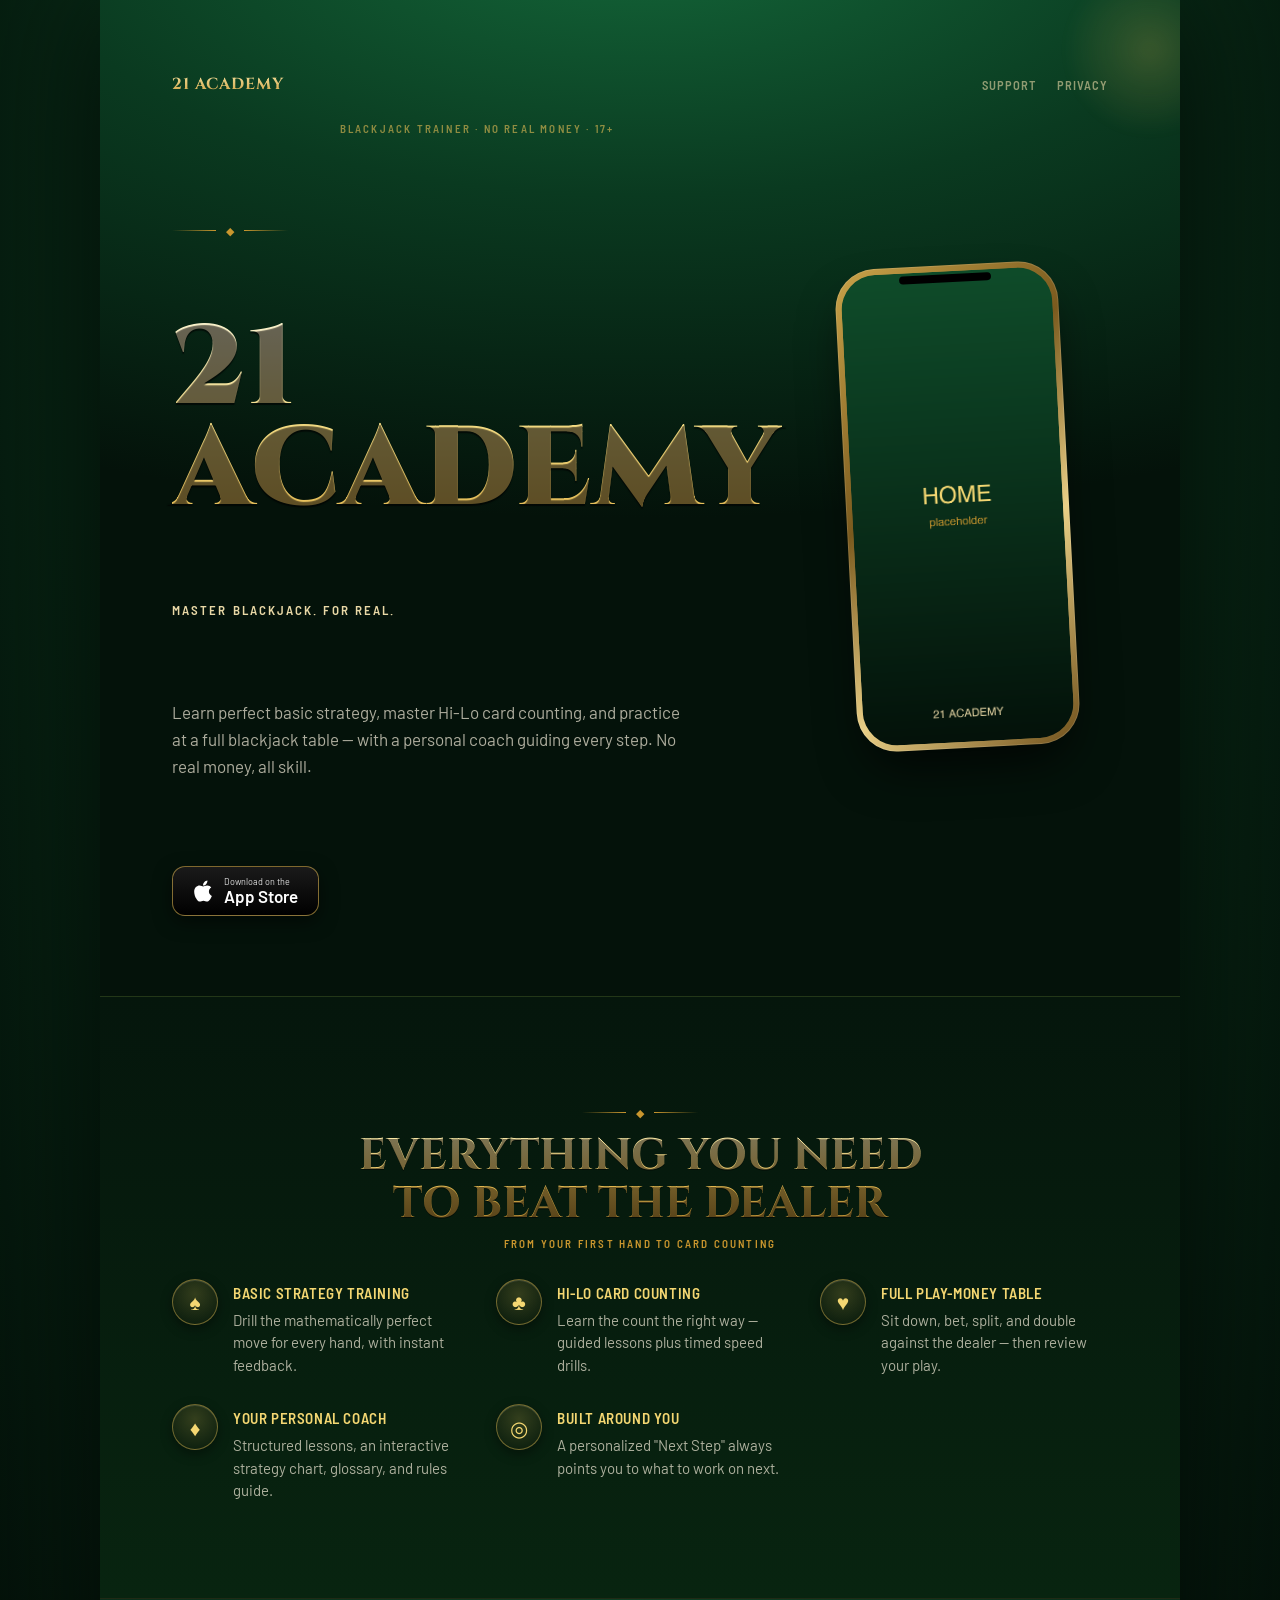
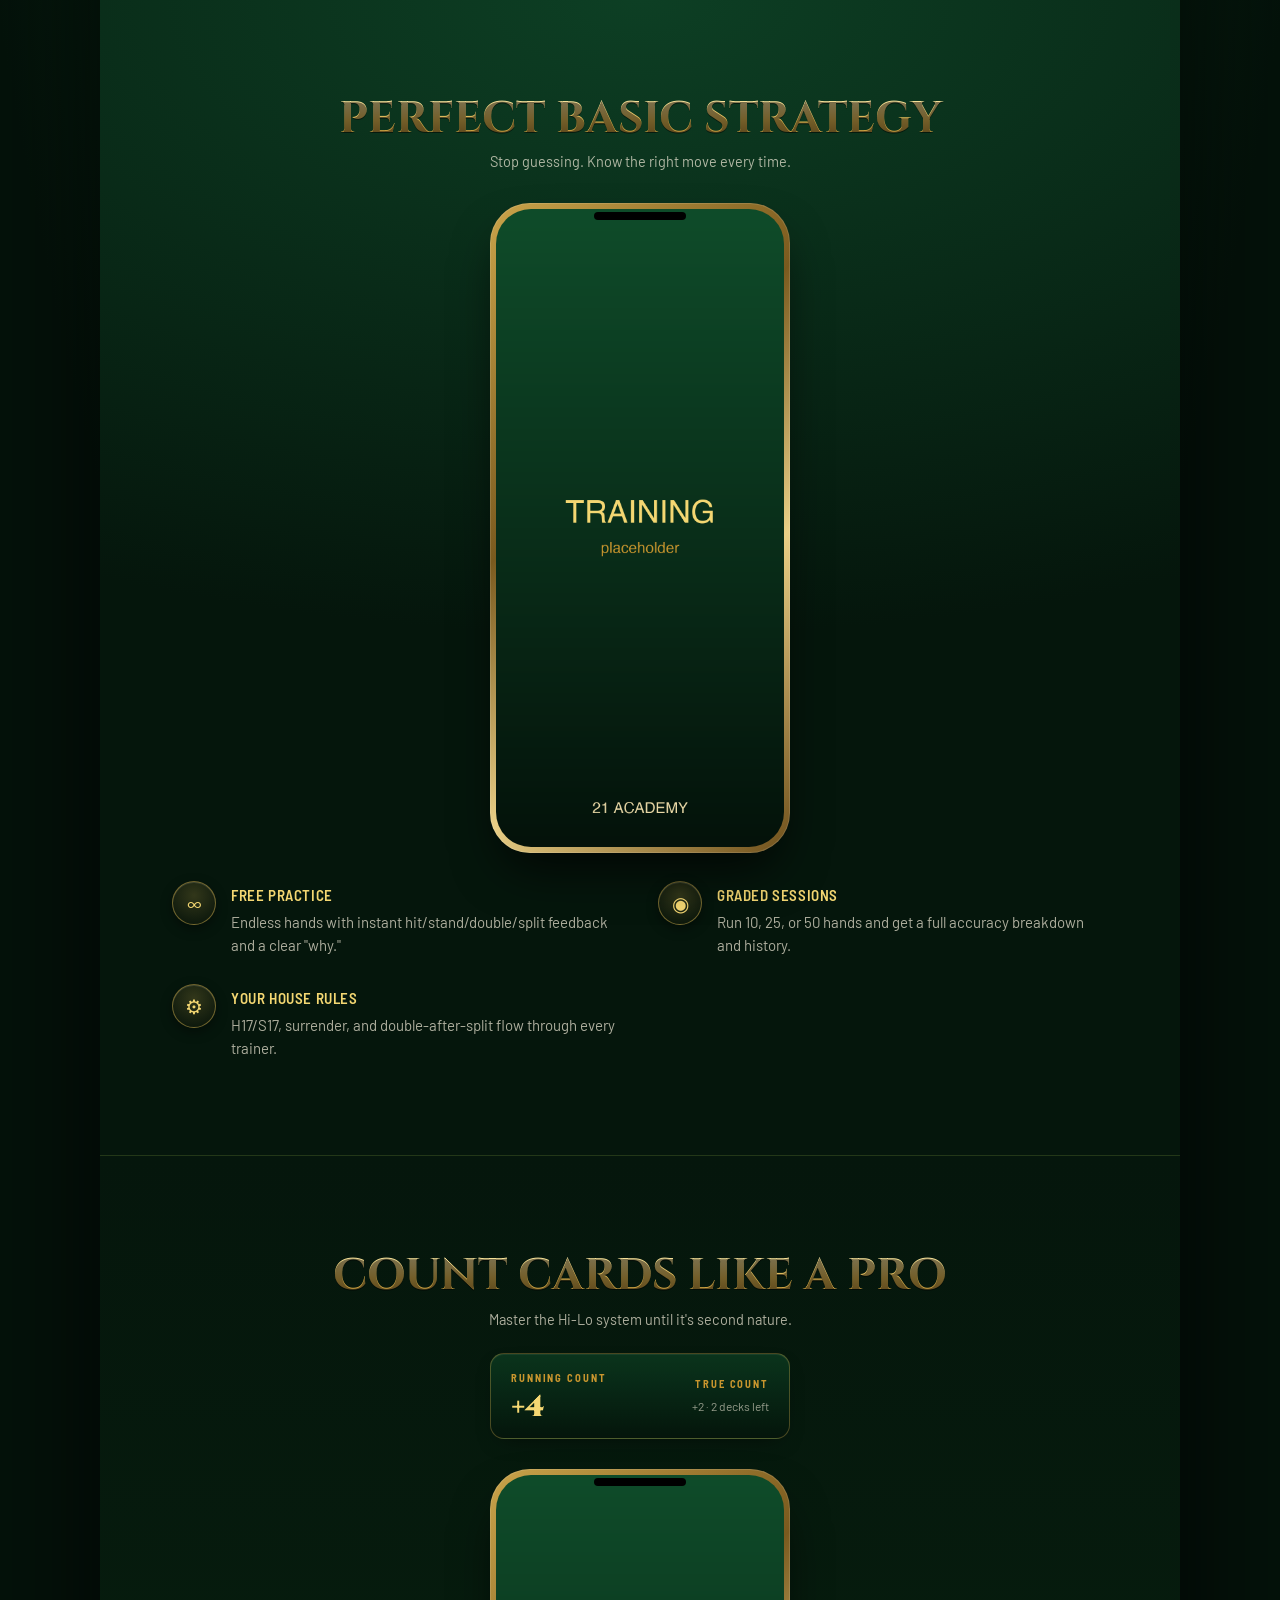
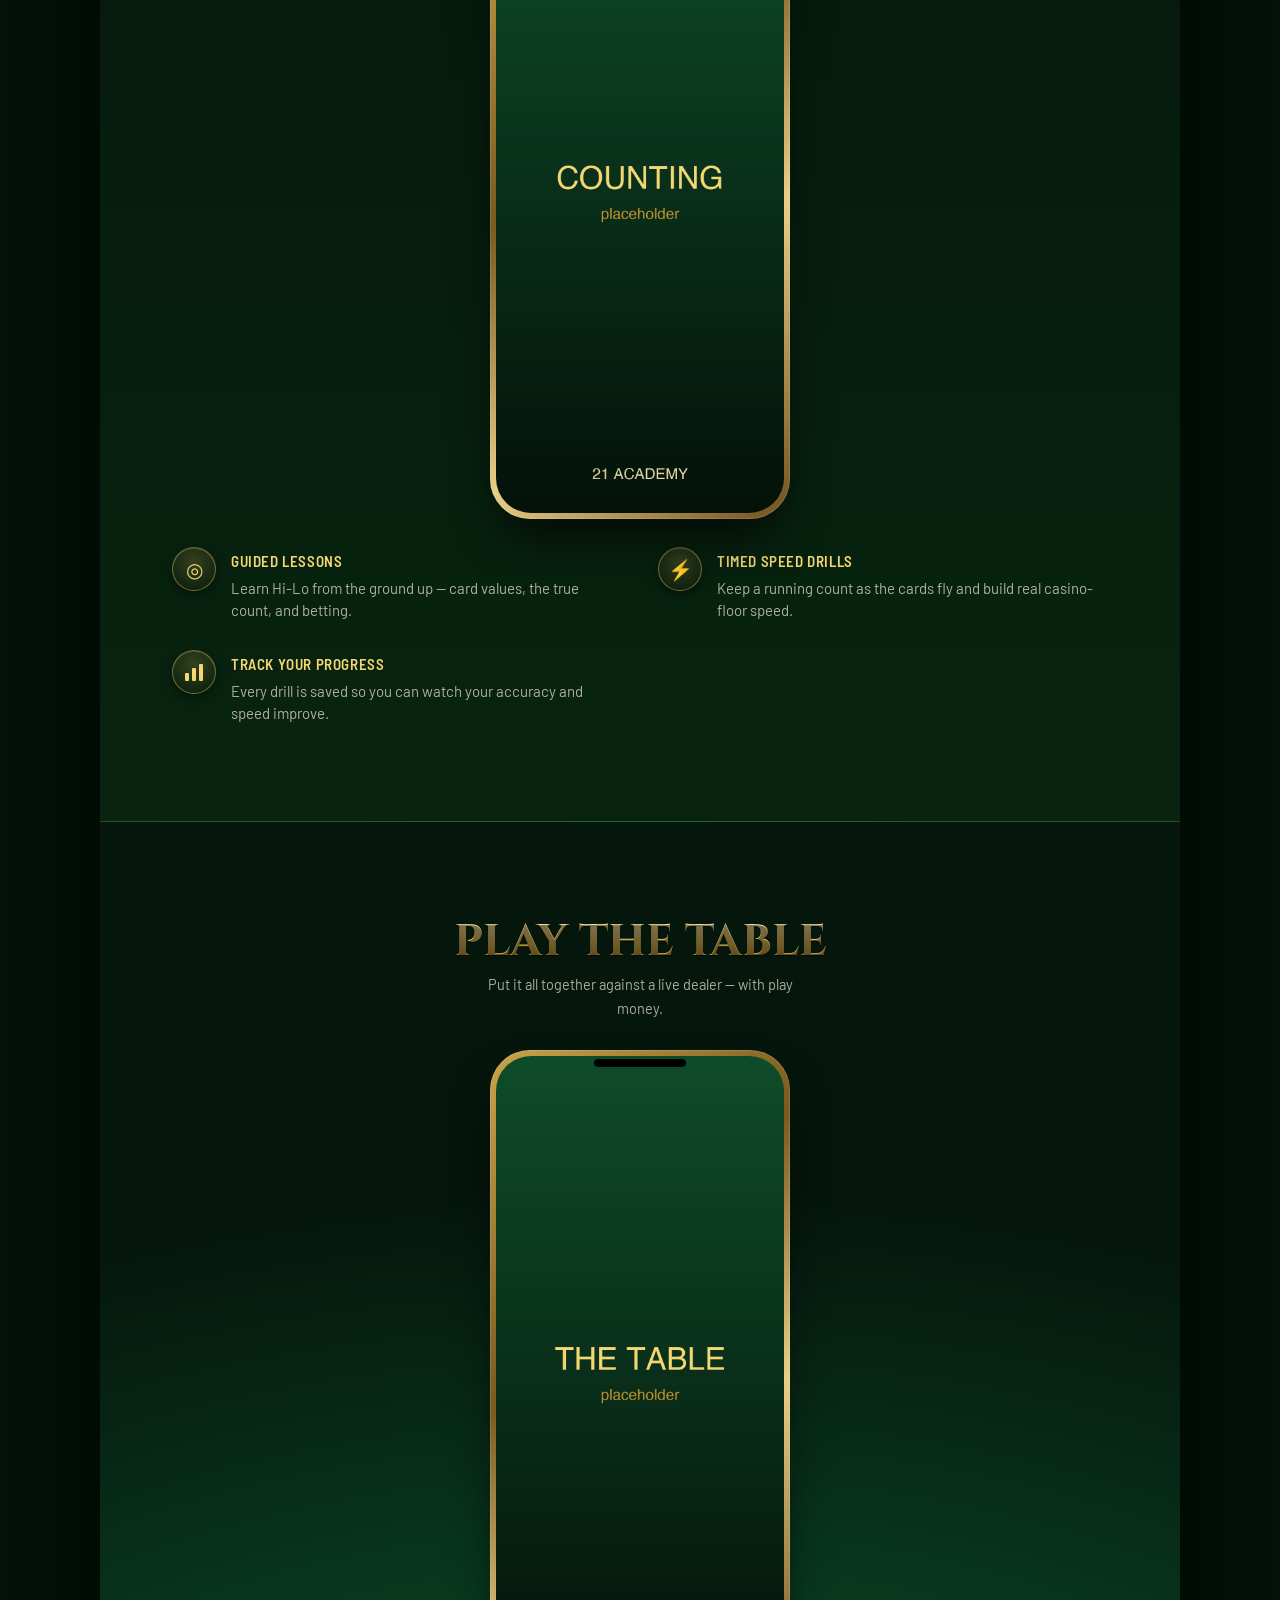
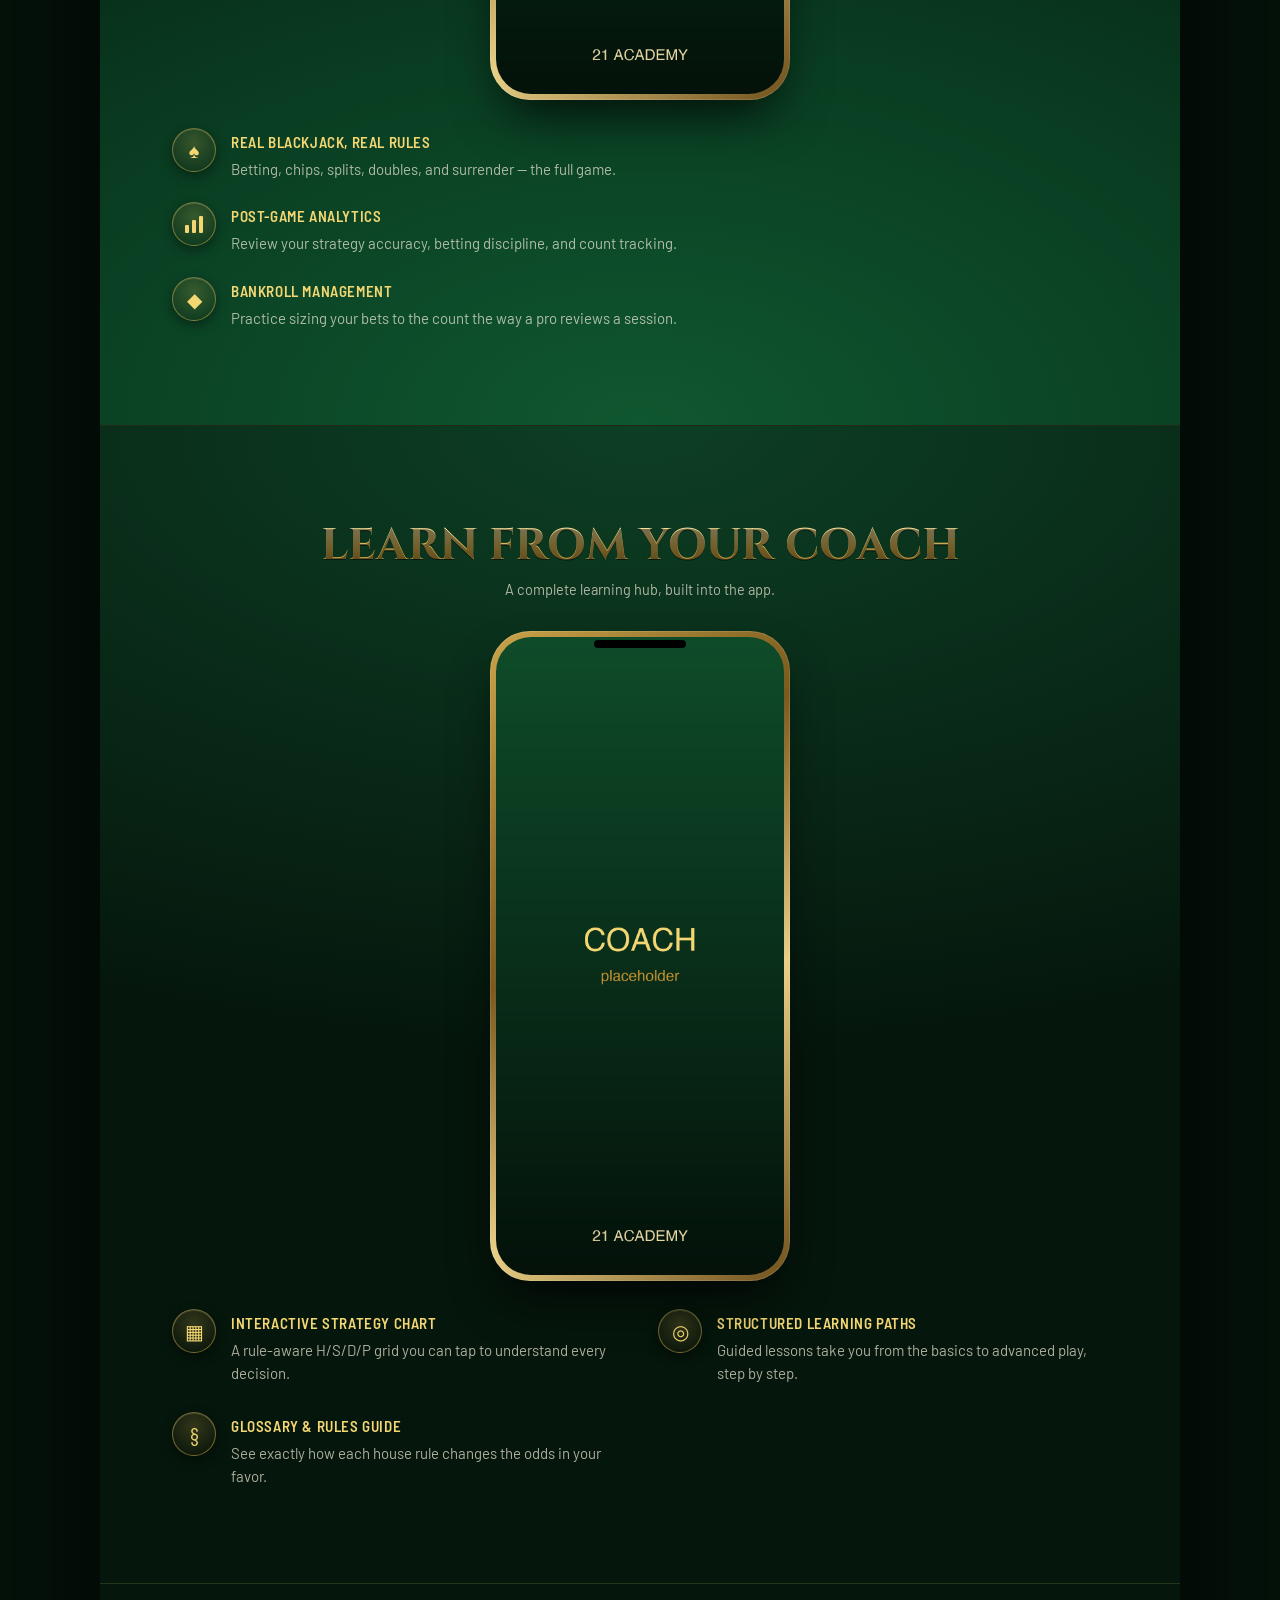
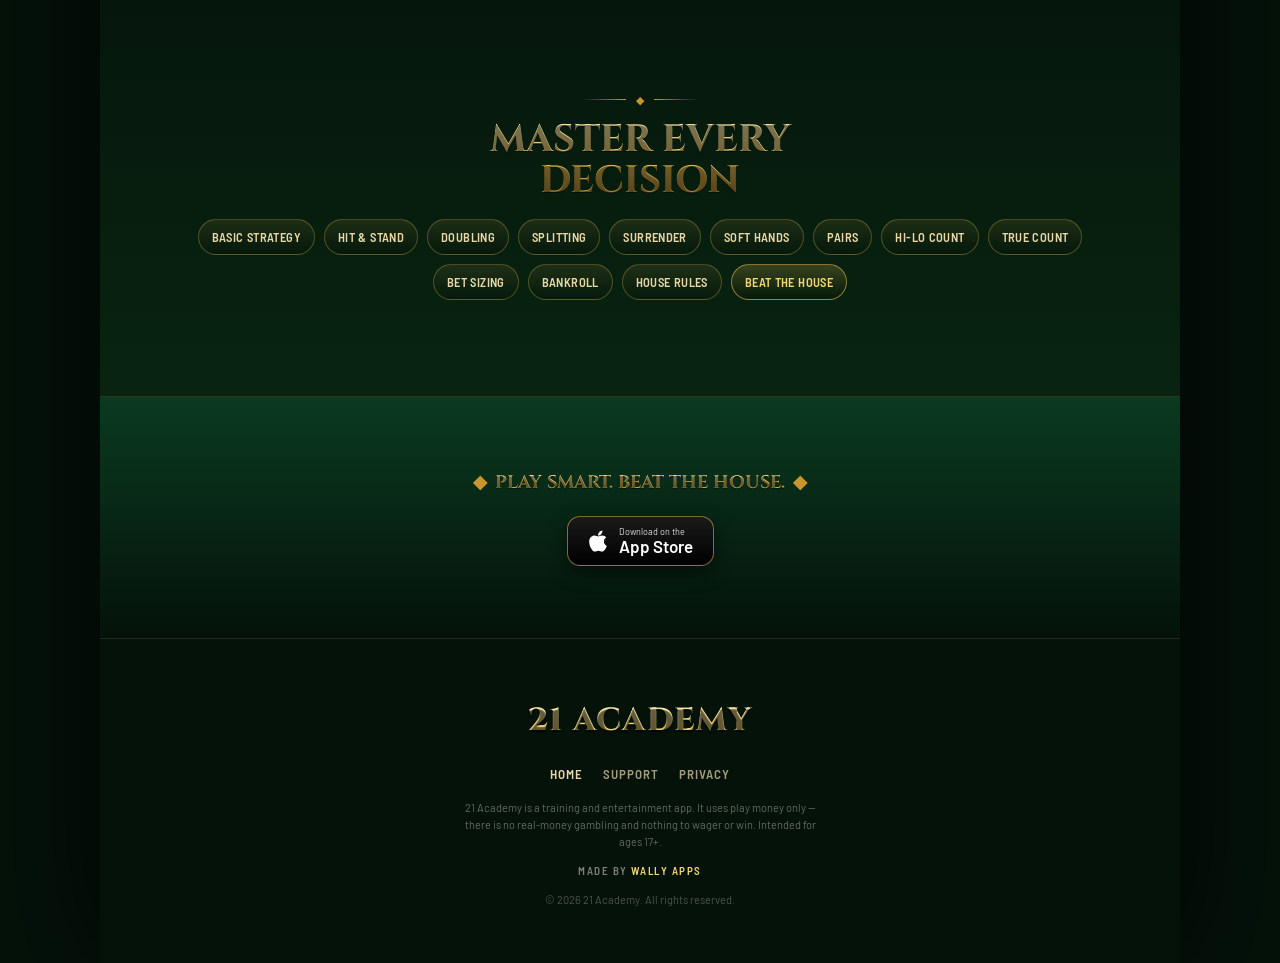
==== index.html @ a5bb040f "Initial 21 Academy marketing site Static site (no build step) modeled on the craps-royale site, resk" ====
<!DOCTYPE html>
<html lang="en">
<head>
<meta charset="UTF-8" />
<meta name="viewport" content="width=device-width, initial-scale=1, viewport-fit=cover" />
<title>21 Academy — The Complete Blackjack Trainer for iPhone</title>
<meta name="description" content="21 Academy is a complete blackjack skill trainer for iPhone. Master perfect basic strategy, learn Hi-Lo card counting, and practice at a full play-money table — with a personal coach guiding every step." />
<meta name="theme-color" content="#04120a" />
<link rel="preconnect" href="https://fonts.googleapis.com" />
<link rel="preconnect" href="https://fonts.gstatic.com" crossorigin />
<link href="https://fonts.googleapis.com/css2?family=Cinzel:wght@400;600;700;800;900&family=Barlow:ital,wght@0,400;0,500;0,600;0,700;1,500&family=Barlow+Semi+Condensed:wght@500;600;700&display=swap" rel="stylesheet" />
<link rel="stylesheet" href="styles.css" />
</head>
<body>

<div class="col col-home">

  <!-- ============ HERO ============ -->
  <section class="section hero">
    <div class="bokeh" aria-hidden="true"></div>

    <header class="hero-header">
      <a href="index.html" class="wordmark-sm small-wordmark">21 ACADEMY</a>
      <nav>
        <a href="support.html">Support</a>
        <a href="privacy.html">Privacy</a>
      </nav>
    </header>

    <div class="hero-inner">
      <div class="eyebrow hero-eyebrow">Blackjack Trainer · No Real Money · 17+</div>

      <div class="flourish" aria-hidden="true">
        <span class="rule l"></span><span class="diamond">◆</span><span class="rule r"></span>
      </div>

      <h1 class="h1-wordmark gold-foil">21<br>ACADEMY</h1>

      <div class="subhead">Master Blackjack. For Real.</div>

      <p class="tagline">Learn perfect basic strategy, master Hi-Lo card counting, and practice at a full blackjack table — with a personal coach guiding every step. No real money, all skill.</p>

      <a class="appstore-badge pulse" data-appstore href="#" aria-label="Download 21 Academy on the App Store">
        <svg class="apple" width="20" height="24" viewBox="0 0 384 512" xmlns="http://www.w3.org/2000/svg" aria-hidden="true"><path d="M318.7 268.7c-.2-36.7 16.4-64.4 50-84.8-18.8-26.9-47.2-41.7-84.7-44.6-35.5-2.8-74.3 20.7-88.5 20.7-15 0-49.4-19.7-76.4-19.7C63.3 141.2 4 184.8 4 273.5q0 39.3 14.4 81.2c12.8 36.7 59 126.7 107.2 125.2 25.2-.6 43-17.9 75.8-17.9 31.8 0 48.3 17.9 76.4 17.9 48.6-.7 90.4-82.5 102.6-119.3-65.2-30.7-61.7-90-61.7-91.9zm-56.6-164.2c27.3-32.4 24.8-61.9 24-72.5-24.1 1.4-52 16.4-67.9 34.9-17.5 19.8-27.8 44.3-25.6 71.9 26.1 2 49.9-11.4 69.5-34.3z"/></svg>
        <span class="stack"><span class="top">Download on the</span><span class="bot">App Store</span></span>
      </a>

      <div class="phone float" role="img" aria-label="21 Academy home screen">
        <div class="island" aria-hidden="true"></div>
        <div class="screen">
          <img src="images/screenshot-home.png" alt="21 Academy home dashboard" />
        </div>
      </div>
    </div>
  </section>

  <!-- ============ FEATURES ============ -->
  <section class="section features">
    <div class="flourish"><span class="rule l"></span><span class="diamond">◆</span><span class="rule r"></span></div>
    <h2 class="h2 section-title-gradient">EVERYTHING YOU NEED<br>TO BEAT THE DEALER</h2>
    <div class="eyebrow" style="text-align:center;margin-top:6px;">From your first hand to card counting</div>

    <div class="feature-list" style="margin-top:26px;">
      <div class="feature-row">
        <div class="icon-circle">♠</div>
        <div>
          <div class="feature-title">Basic Strategy Training</div>
          <div class="feature-body">Drill the mathematically perfect move for every hand, with instant feedback.</div>
        </div>
      </div>
      <div class="feature-row">
        <div class="icon-circle">♣</div>
        <div>
          <div class="feature-title">Hi-Lo Card Counting</div>
          <div class="feature-body">Learn the count the right way — guided lessons plus timed speed drills.</div>
        </div>
      </div>
      <div class="feature-row">
        <div class="icon-circle">♥</div>
        <div>
          <div class="feature-title">Full Play-Money Table</div>
          <div class="feature-body">Sit down, bet, split, and double against the dealer — then review your play.</div>
        </div>
      </div>
      <div class="feature-row">
        <div class="icon-circle">♦</div>
        <div>
          <div class="feature-title">Your Personal Coach</div>
          <div class="feature-body">Structured lessons, an interactive strategy chart, glossary, and rules guide.</div>
        </div>
      </div>
      <div class="feature-row">
        <div class="icon-circle">◎</div>
        <div>
          <div class="feature-title">Built Around You</div>
          <div class="feature-body">A personalized "Next Step" always points you to what to work on next.</div>
        </div>
      </div>
    </div>
  </section>

  <!-- ============ TRAINING ============ -->
  <section class="section training">
    <h2 class="h2 section-title-gradient">PERFECT BASIC STRATEGY</h2>
    <p class="sub">Stop guessing. Know the right move every time.</p>

    <div class="phone" role="img" aria-label="Basic strategy training drill">
      <div class="island" aria-hidden="true"></div>
      <div class="screen">
        <img src="images/screenshot-training.png" alt="Basic strategy drill — hit, stand, double, or split" />
      </div>
    </div>

    <div class="feature-list" style="margin-top:28px;">
      <div class="feature-row">
        <div class="icon-circle sm">∞</div>
        <div>
          <div class="feature-title">Free Practice</div>
          <div class="feature-body">Endless hands with instant hit/stand/double/split feedback and a clear "why."</div>
        </div>
      </div>
      <div class="feature-row">
        <div class="icon-circle sm">◉</div>
        <div>
          <div class="feature-title">Graded Sessions</div>
          <div class="feature-body">Run 10, 25, or 50 hands and get a full accuracy breakdown and history.</div>
        </div>
      </div>
      <div class="feature-row">
        <div class="icon-circle sm">⚙</div>
        <div>
          <div class="feature-title">Your House Rules</div>
          <div class="feature-body">H17/S17, surrender, and double-after-split flow through every trainer.</div>
        </div>
      </div>
    </div>
  </section>

  <!-- ============ COUNTING ============ -->
  <section class="section counting">
    <h2 class="h2 section-title-gradient">COUNT CARDS LIKE A PRO</h2>
    <p class="sub">Master the Hi-Lo system until it's second nature.</p>

    <div class="count-widget" aria-hidden="true">
      <div class="cw-col">
        <span class="cw-label">Running Count</span>
        <span class="cw-val">+4</span>
      </div>
      <div class="cw-col right">
        <span class="cw-label">True Count</span>
        <span class="cw-sub">+2 · 2 decks left</span>
      </div>
    </div>

    <div class="phone" role="img" aria-label="Hi-Lo card counting drill">
      <div class="island" aria-hidden="true"></div>
      <div class="screen">
        <img src="images/screenshot-counting.png" alt="Hi-Lo running count drill" />
      </div>
    </div>

    <div class="feature-list" style="margin-top:28px;">
      <div class="feature-row">
        <div class="icon-circle sm">◎</div>
        <div>
          <div class="feature-title">Guided Lessons</div>
          <div class="feature-body">Learn Hi-Lo from the ground up — card values, the true count, and betting.</div>
        </div>
      </div>
      <div class="feature-row">
        <div class="icon-circle sm">⚡</div>
        <div>
          <div class="feature-title">Timed Speed Drills</div>
          <div class="feature-body">Keep a running count as the cards fly and build real casino-floor speed.</div>
        </div>
      </div>
      <div class="feature-row">
        <div class="icon-circle sm">
          <div class="bar-icon" aria-hidden="true"><span></span><span></span><span></span></div>
        </div>
        <div>
          <div class="feature-title">Track Your Progress</div>
          <div class="feature-body">Every drill is saved so you can watch your accuracy and speed improve.</div>
        </div>
      </div>
    </div>
  </section>

  <!-- ============ TABLE ============ -->
  <section class="section table">
    <h2 class="h2 section-title-gradient">PLAY THE TABLE</h2>
    <p class="sub">Put it all together against a live dealer — with play money.</p>

    <div class="phone" role="img" aria-label="Play-money blackjack table">
      <div class="island" aria-hidden="true"></div>
      <div class="screen">
        <img src="images/screenshot-table.png" alt="Play-money blackjack table with chips and betting" />
      </div>
    </div>

    <div class="feature-list" style="margin-top:28px;">
      <div class="feature-row">
        <div class="icon-circle sm">♠</div>
        <div>
          <div class="feature-title">Real Blackjack, Real Rules</div>
          <div class="feature-body">Betting, chips, splits, doubles, and surrender — the full game.</div>
        </div>
      </div>
      <div class="feature-row">
        <div class="icon-circle sm">
          <div class="bar-icon" aria-hidden="true"><span></span><span></span><span></span></div>
        </div>
        <div>
          <div class="feature-title">Post-Game Analytics</div>
          <div class="feature-body">Review your strategy accuracy, betting discipline, and count tracking.</div>
        </div>
      </div>
      <div class="feature-row">
        <div class="icon-circle sm">◆</div>
        <div>
          <div class="feature-title">Bankroll Management</div>
          <div class="feature-body">Practice sizing your bets to the count the way a pro reviews a session.</div>
        </div>
      </div>
    </div>
  </section>

  <!-- ============ COACH ============ -->
  <section class="section coach">
    <h2 class="h2 section-title-gradient">LEARN FROM YOUR COACH</h2>
    <p class="sub">A complete learning hub, built into the app.</p>

    <div class="phone" role="img" aria-label="The Coach — interactive strategy chart">
      <div class="island" aria-hidden="true"></div>
      <div class="screen">
        <img src="images/screenshot-coach.png" alt="Interactive blackjack strategy chart" />
      </div>
    </div>

    <div class="feature-list" style="margin-top:28px;">
      <div class="feature-row">
        <div class="icon-circle sm">▦</div>
        <div>
          <div class="feature-title">Interactive Strategy Chart</div>
          <div class="feature-body">A rule-aware H/S/D/P grid you can tap to understand every decision.</div>
        </div>
      </div>
      <div class="feature-row">
        <div class="icon-circle sm">◎</div>
        <div>
          <div class="feature-title">Structured Learning Paths</div>
          <div class="feature-body">Guided lessons take you from the basics to advanced play, step by step.</div>
        </div>
      </div>
      <div class="feature-row">
        <div class="icon-circle sm">§</div>
        <div>
          <div class="feature-title">Glossary &amp; Rules Guide</div>
          <div class="feature-body">See exactly how each house rule changes the odds in your favor.</div>
        </div>
      </div>
    </div>
  </section>

  <!-- ============ SKILLS ============ -->
  <section class="section features">
    <div class="flourish"><span class="rule l"></span><span class="diamond">◆</span><span class="rule r"></span></div>
    <h2 class="h2 small section-title-gradient">MASTER EVERY<br>DECISION</h2>

    <div class="tags">
      <span class="tag">Basic Strategy</span>
      <span class="tag">Hit &amp; Stand</span>
      <span class="tag">Doubling</span>
      <span class="tag">Splitting</span>
      <span class="tag">Surrender</span>
      <span class="tag">Soft Hands</span>
      <span class="tag">Pairs</span>
      <span class="tag">Hi-Lo Count</span>
      <span class="tag">True Count</span>
      <span class="tag">Bet Sizing</span>
      <span class="tag">Bankroll</span>
      <span class="tag">House Rules</span>
      <span class="tag hi">Beat the House</span>
    </div>
  </section>

  <!-- ============ CTA BAND ============ -->
  <section class="section cta-band">
    <div class="cta-line"><span class="d">◆</span><span class="section-title-gradient">PLAY SMART. BEAT THE HOUSE.</span><span class="d">◆</span></div>
    <a class="appstore-badge" data-appstore href="#" aria-label="Download 21 Academy on the App Store">
      <svg class="apple" width="20" height="24" viewBox="0 0 384 512" xmlns="http://www.w3.org/2000/svg" aria-hidden="true"><path d="M318.7 268.7c-.2-36.7 16.4-64.4 50-84.8-18.8-26.9-47.2-41.7-84.7-44.6-35.5-2.8-74.3 20.7-88.5 20.7-15 0-49.4-19.7-76.4-19.7C63.3 141.2 4 184.8 4 273.5q0 39.3 14.4 81.2c12.8 36.7 59 126.7 107.2 125.2 25.2-.6 43-17.9 75.8-17.9 31.8 0 48.3 17.9 76.4 17.9 48.6-.7 90.4-82.5 102.6-119.3-65.2-30.7-61.7-90-61.7-91.9zm-56.6-164.2c27.3-32.4 24.8-61.9 24-72.5-24.1 1.4-52 16.4-67.9 34.9-17.5 19.8-27.8 44.3-25.6 71.9 26.1 2 49.9-11.4 69.5-34.3z"/></svg>
      <span class="stack"><span class="top">Download on the</span><span class="bot">App Store</span></span>
    </a>
  </section>

  <!-- ============ FOOTER ============ -->
  <footer class="footer">
    <div class="wordmark-lg gold-foil">21 ACADEMY</div>
    <nav>
      <a href="index.html" class="current">Home</a>
      <a href="support.html">Support</a>
      <a href="privacy.html">Privacy</a>
    </nav>
    <p class="disclaimer">21 Academy is a training and entertainment app. It uses play money only — there is no real-money gambling and nothing to wager or win. Intended for ages 17+.</p>
    <p class="madeby">Made by <a href="https://wallyapps.com">Wally Apps</a></p>
    <p class="copyright">© 2026 21 Academy. All rights reserved.</p>
  </footer>

</div>

<script src="site.js"></script>
</body>
</html>
---- styles.css ----
/* 21 Academy — shared styles. Mobile-first; column max-width 460px.
   Palette: deep casino-green felt + gold trim. Portrait phone mockups. */

*, *::before, *::after { box-sizing: border-box; }
html, body { margin: 0; padding: 0; }
body {
  background: #04120a;
  color: rgba(245, 238, 220, 0.7);
  font-family: 'Barlow', -apple-system, BlinkMacSystemFont, sans-serif;
  font-size: 14.5px;
  line-height: 1.6;
  -webkit-font-smoothing: antialiased;
  -webkit-text-size-adjust: 100%;
}
img { max-width: 100%; display: block; }
a { color: #F4D772; text-decoration: none; }
a:hover { text-decoration: underline; }

/* ---- Layout columns ---- */
.col {
  max-width: 460px;
  margin: 0 auto;
  position: relative;
}
.col-home {
  background:
    radial-gradient(130% 50% at 50% 0%, #0f4c2a 0%, #093019 42%, #04120a 100%);
  overflow: hidden;
  box-shadow: 0 0 80px rgba(0,0,0,0.6);
}
.col-doc {
  padding: 0 22px;
  background:
    radial-gradient(130% 50% at 50% 0%, #0f4c2a 0%, #093019 42%, #04120a 100%);
  min-height: 100vh;
}

/* ---- Typography helpers ---- */
.cinzel { font-family: 'Cinzel', serif; }
.barlow-sc { font-family: 'Barlow Semi Condensed', sans-serif; }

.eyebrow {
  font-family: 'Barlow Semi Condensed', sans-serif;
  font-weight: 600;
  font-size: 11px;
  letter-spacing: 0.2em;
  text-transform: uppercase;
  color: #C9962E;
}
.subhead {
  font-family: 'Barlow Semi Condensed', sans-serif;
  font-weight: 600;
  font-size: 13px;
  letter-spacing: 0.16em;
  text-transform: uppercase;
  color: #E9D8A6;
}

.gold-foil {
  background: linear-gradient(180deg, #FFF7D2 0%, #F7DE84 24%, #E6BB52 46%, #B07F2A 72%, #8C6420 86%, #EAC56F 100%);
  -webkit-background-clip: text;
  background-clip: text;
  -webkit-text-fill-color: transparent;
  color: transparent;
  background-size: 100% 220%;
  text-shadow: 0 2px 1px rgba(0,0,0,0.6);
  animation: goldShimmer 7s ease-in-out infinite alternate;
}
.section-title-gradient {
  background: linear-gradient(180deg, #FBEDB0, #E6BB52 55%, #A87E2C);
  -webkit-background-clip: text;
  background-clip: text;
  -webkit-text-fill-color: transparent;
  color: transparent;
  text-shadow: 0 1px 0 rgba(0,0,0,0.5);
}
.small-wordmark {
  background: linear-gradient(180deg, #F6E4A6, #C9962E);
  -webkit-background-clip: text;
  background-clip: text;
  -webkit-text-fill-color: transparent;
  color: transparent;
}

@keyframes goldShimmer {
  0% { background-position: 50% 0; }
  100% { background-position: 50% 100%; }
}
@keyframes floatYrot {
  0%, 100% { transform: rotate(-3deg) translateY(0); }
  50%      { transform: rotate(-3deg) translateY(-9px); }
}
@keyframes glowPulse {
  0%, 100% {
    box-shadow:
      0 6px 18px rgba(0,0,0,0.5),
      0 0 22px rgba(231,190,85,0.25),
      0 0 0 1px rgba(231,190,85,0.55) inset;
  }
  50% {
    box-shadow:
      0 6px 18px rgba(0,0,0,0.5),
      0 0 34px rgba(231,190,85,0.5),
      0 0 0 1px rgba(231,190,85,0.85) inset;
  }
}

/* ---- Wordmark: the "21" badge lockup ---- */
.wordmark-21 {
  display: inline-flex;
  align-items: center;
  gap: 8px;
}
.wordmark-21 .num {
  font-family: 'Cinzel', serif;
  font-weight: 900;
}

/* ---- Flourish divider ---- */
.flourish {
  display: flex;
  align-items: center;
  justify-content: center;
  gap: 10px;
  margin: 14px auto;
}
.flourish .rule { width: 44px; height: 1px; }
.flourish .rule.l { background: linear-gradient(90deg, transparent, #C9962E); }
.flourish .rule.r { background: linear-gradient(270deg, transparent, #C9962E); }
.flourish .diamond { color: #C9962E; font-size: 11px; line-height: 1; }

/* ---- App Store badge ---- */
.appstore-badge {
  display: inline-flex;
  align-items: center;
  gap: 11px;
  padding: 10px 20px;
  border-radius: 13px;
  background: linear-gradient(180deg, #1a1a1a, #000);
  border: 1px solid rgba(231,190,85,0.55);
  box-shadow: 0 6px 18px rgba(0,0,0,0.5);
  color: #fff;
  text-decoration: none;
}
.appstore-badge:hover { text-decoration: none; }
.appstore-badge .apple {
  width: 20px; height: 24px; fill: #fff; flex: none;
}
.appstore-badge .stack { display: flex; flex-direction: column; line-height: 1; text-align: left; }
.appstore-badge .stack .top { font-size: 9px; opacity: 0.85; }
.appstore-badge .stack .bot { font-size: 17px; font-weight: 600; margin-top: 2px; }
.appstore-badge.pulse { animation: glowPulse 4s ease-in-out infinite; }

/* ---- Sections (home) ---- */
.section {
  padding: 46px 26px;
  border-top: 1px solid rgba(231,190,85,0.12);
}
.section.hero {
  padding: 30px 26px 40px;
  position: relative;
  border-top: none;
  background: radial-gradient(125% 60% at 50% -8%, #14683a, #0a3a20 46%, #04120a 100%);
  overflow: hidden;
}
.section.features { background: linear-gradient(180deg, #05160c, #082410); }
.section.training { background: radial-gradient(120% 55% at 50% 0%, #0d3f24, #05160c); }
.section.counting { background: linear-gradient(180deg, #05160c, #082410); }
.section.table {
  background: radial-gradient(135% 70% at 50% 100%, #0f5730, #093a20 50%, #05160c 100%);
}
.section.coach { background: radial-gradient(120% 55% at 50% 0%, #0d3f24, #05160c); }
.section.cta-band {
  background: linear-gradient(180deg, #0a3a20, #04120a);
  border-top: 1px solid rgba(231,190,85,0.2);
  text-align: center;
  padding: 40px 26px;
}

.hero .bokeh {
  position: absolute;
  top: -40px; right: -60px;
  width: 180px; height: 180px;
  background: radial-gradient(circle, rgba(231,190,85,0.2), transparent 68%);
  filter: blur(4px);
  pointer-events: none;
}

/* Inline header used in hero */
.hero-header {
  display: flex;
  align-items: center;
  justify-content: space-between;
  position: relative;
  z-index: 1;
}
.hero-header .wordmark-sm {
  font-family: 'Cinzel', serif;
  font-weight: 700;
  font-size: 16px;
  letter-spacing: 0.06em;
}
.hero-header nav a {
  font-family: 'Barlow Semi Condensed', sans-serif;
  font-weight: 600;
  font-size: 12.5px;
  letter-spacing: 0.08em;
  text-transform: uppercase;
  color: rgba(233,216,166,0.6);
  margin-left: 18px;
}
.hero-header nav a:hover { color: #E9D8A6; text-decoration: none; }

/* Hero content */
.hero-inner { text-align: center; position: relative; z-index: 1; }
.hero-eyebrow { margin: 22px auto 10px; color: rgba(231,190,85,0.6); }
.h1-wordmark {
  font-family: 'Cinzel', serif;
  font-weight: 900;
  font-size: 54px;
  line-height: 0.9;
  letter-spacing: 0.01em;
  margin: 6px 0 14px;
}
.tagline {
  max-width: 340px;
  margin: 14px auto 22px;
  color: rgba(245,238,220,0.7);
  font-size: 14.5px;
}

/* Section titles */
.h2 {
  font-family: 'Cinzel', serif;
  font-weight: 700;
  font-size: 27px;
  line-height: 1.08;
  text-align: center;
  margin: 0 0 8px;
}
.h2.small { font-size: 24px; }
.section .sub {
  text-align: center;
  margin: 4px auto 22px;
  max-width: 340px;
  color: rgba(245,238,220,0.7);
  font-size: 14.5px;
}

/* Feature rows */
.feature-list {
  display: flex;
  flex-direction: column;
  gap: 22px;
  margin-top: 8px;
}
.feature-row {
  display: flex;
  gap: 15px;
  align-items: flex-start;
}
.icon-circle {
  flex: none;
  width: 46px; height: 46px;
  border-radius: 50%;
  display: flex; align-items: center; justify-content: center;
  background: radial-gradient(circle at 50% 32%, rgba(231,190,85,0.2), rgba(0,0,0,0.2));
  border: 1px solid rgba(231,190,85,0.45);
  box-shadow:
    inset 0 1px 0 rgba(255,255,255,0.12),
    0 4px 12px rgba(0,0,0,0.4);
  color: #F4D772;
  font-size: 21px;
  line-height: 1;
}
.icon-circle.sm { width: 44px; height: 44px; font-size: 20px; }
.feature-title {
  font-family: 'Barlow Semi Condensed', sans-serif;
  font-weight: 600;
  font-size: 15px;
  letter-spacing: 0.04em;
  text-transform: uppercase;
  color: #F4D772;
  margin: 2px 0 4px;
}
.feature-body {
  color: rgba(245,238,220,0.7);
  font-size: 14px;
  line-height: 1.5;
}

/* Bar-chart icon (analytics) */
.bar-icon {
  display: flex;
  align-items: flex-end;
  gap: 3px;
  height: 18px;
}
.bar-icon span {
  display: block;
  width: 4px;
  background: #F4D772;
  border-radius: 1px;
}
.bar-icon span:nth-child(1) { height: 8px; }
.bar-icon span:nth-child(2) { height: 13px; }
.bar-icon span:nth-child(3) { height: 17px; }

/* Phone mockup — PORTRAIT */
.phone {
  margin: 30px auto 0;
  width: 100%;
  max-width: 268px;
  aspect-ratio: 9 / 19.5;
  border-radius: 36px;
  padding: 5px;
  background: linear-gradient(135deg, #caa44a, #7a5a1e 38%, #e9cf86 66%, #6e4f1a);
  box-shadow:
    0 26px 50px -14px rgba(0,0,0,0.8),
    inset 0 0 0 1px rgba(255,255,255,0.12);
  position: relative;
}
.phone.float { animation: floatYrot 6s ease-in-out infinite; transform: rotate(-3deg); }
.phone .screen {
  position: relative;
  width: 100%; height: 100%;
  border-radius: 31px;
  overflow: hidden;
  background: #04120a;
}
.phone .screen img {
  width: 100%; height: 100%;
  object-fit: cover;
}
.phone .island {
  position: absolute;
  left: 50%; top: 9px;
  width: 78px; height: 7px;
  background: #000;
  border-radius: 6px;
  transform: translateX(-50%);
  z-index: 2;
}

/* Running-count widget (decorative) */
.count-widget {
  max-width: 300px;
  margin: 8px auto 22px;
  padding: 16px 20px;
  border-radius: 14px;
  background: linear-gradient(180deg, rgba(15,76,42,0.55), rgba(4,18,10,0.5));
  border: 1px solid rgba(231,190,85,0.3);
  box-shadow: inset 0 1px 0 rgba(255,255,255,0.06), 0 8px 22px -12px rgba(0,0,0,0.7);
  display: flex;
  align-items: center;
  justify-content: space-between;
}
.count-widget .cw-label {
  font-family: 'Barlow Semi Condensed', sans-serif;
  font-weight: 700;
  font-size: 10.5px;
  letter-spacing: 0.18em;
  text-transform: uppercase;
  color: #C9962E;
}
.count-widget .cw-val {
  font-family: 'Cinzel', serif;
  font-weight: 900;
  font-size: 30px;
  line-height: 1;
  color: #F4D772;
}
.count-widget .cw-col { display: flex; flex-direction: column; gap: 5px; }
.count-widget .cw-col.right { align-items: flex-end; }
.count-widget .cw-sub {
  font-family: 'Barlow', sans-serif;
  font-size: 12px;
  color: rgba(245,238,220,0.6);
}

/* Tag chips (skills) */
.tags {
  display: flex; flex-wrap: wrap;
  gap: 9px;
  justify-content: center;
  margin-top: 18px;
}
.tag {
  font-family: 'Barlow Semi Condensed', sans-serif;
  font-weight: 600;
  font-size: 12.5px;
  letter-spacing: 0.03em;
  text-transform: uppercase;
  color: #E9D8A6;
  background: linear-gradient(180deg, rgba(231,190,85,0.1), rgba(0,0,0,0.2));
  border: 1px solid rgba(231,190,85,0.3);
  border-radius: 999px;
  padding: 7px 13px;
}
.tag.hi {
  color: #F4D772;
  background: linear-gradient(180deg, rgba(231,190,85,0.22), rgba(0,0,0,0.2));
  border-color: rgba(231,190,85,0.55);
}

/* CTA band */
.cta-line {
  font-family: 'Cinzel', serif;
  font-weight: 700;
  font-size: 18px;
  margin-bottom: 18px;
}
.cta-line .d { color: #C9962E; margin: 0 8px; }

/* ---- Footer ---- */
.footer {
  text-align: center;
  padding: 38px 26px 32px;
  border-top: 1px solid rgba(231,190,85,0.14);
}
.footer .wordmark-lg {
  font-family: 'Cinzel', serif;
  font-weight: 800;
  font-size: 24px;
  letter-spacing: 0.04em;
  margin-bottom: 18px;
}
.footer nav {
  display: flex; justify-content: center; gap: 20px;
  margin-bottom: 14px;
  flex-wrap: wrap;
}
.footer nav a {
  font-family: 'Barlow Semi Condensed', sans-serif;
  font-weight: 600;
  font-size: 13px;
  letter-spacing: 0.08em;
  text-transform: uppercase;
  color: rgba(233,216,166,0.7);
}
.footer nav a.current { color: #E9D8A6; }
.footer .email-link {
  display: inline-block;
  font-size: 13px;
  color: #F4D772;
  margin-bottom: 14px;
}
.footer .disclaimer {
  max-width: 360px;
  margin: 14px auto 12px;
  color: rgba(245,238,220,0.4);
  font-size: 11px;
  line-height: 1.55;
}
.footer .madeby {
  font-family: 'Barlow Semi Condensed', sans-serif;
  font-weight: 600;
  font-size: 11px;
  letter-spacing: 0.14em;
  text-transform: uppercase;
  color: rgba(245,238,220,0.5);
  margin-bottom: 6px;
}
.footer .madeby a {
  color: #F4D772;
}
.footer .copyright {
  color: rgba(245,238,220,0.3);
  font-size: 11px;
}

/* ---- Doc page header ---- */
.doc-header {
  display: flex;
  align-items: center;
  justify-content: space-between;
  padding: 22px 0 18px;
  border-bottom: 1px solid rgba(231,190,85,0.14);
}
.doc-header .wordmark-sm {
  font-family: 'Cinzel', serif;
  font-weight: 700;
  font-size: 16px;
  letter-spacing: 0.06em;
}
.doc-header nav a {
  font-family: 'Barlow Semi Condensed', sans-serif;
  font-weight: 600;
  font-size: 12.5px;
  letter-spacing: 0.08em;
  text-transform: uppercase;
  color: rgba(233,216,166,0.6);
  margin-left: 18px;
}
.doc-header nav a.current { color: #E9D8A6; }
.doc-header nav a:hover { color: #E9D8A6; text-decoration: none; }

/* Doc title block */
.doc-title-block { text-align: center; padding: 34px 0 12px; }
.h1-doc {
  font-family: 'Cinzel', serif;
  font-weight: 900;
  font-size: 38px;
  line-height: 0.95;
  letter-spacing: 0.01em;
  margin: 6px 0 12px;
}
.doc-intro {
  max-width: 380px;
  margin: 0 auto;
  color: rgba(245,238,220,0.7);
  font-size: 14.5px;
}

/* Contact / highlight card */
.card {
  background: linear-gradient(180deg, rgba(15,76,42,0.6), rgba(4,18,10,0.5));
  border: 1px solid rgba(231,190,85,0.35);
  border-radius: 16px;
  padding: 22px;
  box-shadow: 0 10px 30px -14px rgba(0,0,0,0.7);
  margin: 24px 0;
  display: block;
  text-decoration: none;
  color: inherit;
}
.card:hover { text-decoration: none; }
.card .card-eyebrow {
  font-family: 'Barlow Semi Condensed', sans-serif;
  font-weight: 600;
  font-size: 11px;
  letter-spacing: 0.2em;
  text-transform: uppercase;
  color: #C9962E;
  margin-bottom: 8px;
}
.card .card-email {
  font-family: 'Cinzel', serif;
  font-weight: 700;
  font-size: 19px;
  color: #F4D772;
  margin: 4px 0 8px;
  word-break: break-all;
}
.card .card-sub {
  font-size: 13.5px;
  color: rgba(245,238,220,0.66);
  line-height: 1.55;
}
.card .diamond-lg {
  font-size: 26px;
  color: #F4D772;
  display: block;
  margin-bottom: 6px;
}
.card h3 {
  font-family: 'Cinzel', serif;
  font-weight: 700;
  font-size: 18px;
  color: #F4D772;
  margin: 4px 0 8px;
}

/* FAQ */
.faq-group {
  margin: 32px 0 4px;
  font-family: 'Barlow Semi Condensed', sans-serif;
  font-weight: 700;
  font-size: 13px;
  letter-spacing: 0.14em;
  text-transform: uppercase;
  color: #C9962E;
}
details.faq {
  border-bottom: 1px solid rgba(231,190,85,0.13);
}
details.faq > summary {
  list-style: none;
  cursor: pointer;
  display: flex;
  align-items: center;
  justify-content: space-between;
  gap: 14px;
  padding: 18px 0;
  font-family: 'Barlow', sans-serif;
  font-weight: 600;
  font-size: 15.5px;
  color: #F0E4C2;
}
details.faq > summary::-webkit-details-marker { display: none; }
details.faq .crq {
  flex: none;
  color: #C9962E;
  font-size: 20px;
  font-weight: 400;
  line-height: 1;
  transition: transform 0.2s;
}
details.faq[open] .crq { transform: rotate(45deg); }
details.faq .a {
  padding: 0 0 18px;
  font-size: 14px;
  line-height: 1.6;
  color: rgba(245,238,220,0.66);
}
details.faq .a p + p { margin-top: 10px; }
details.faq .a ul {
  margin: 8px 0 0;
  padding-left: 18px;
}
details.faq .a li { margin: 4px 0; }

/* Privacy prose */
.prose h2 {
  font-family: 'Barlow Semi Condensed', sans-serif;
  font-weight: 700;
  font-size: 16px;
  letter-spacing: 0.06em;
  text-transform: uppercase;
  color: #F4D772;
  margin: 34px 0 10px;
}
.prose p {
  font-family: 'Barlow', sans-serif;
  font-size: 14px;
  line-height: 1.65;
  color: rgba(245,238,220,0.7);
  margin: 0 0 12px;
}
.prose a.lnk {
  color: #F4D772;
  text-decoration: underline;
}

/* Reduced motion */
@media (prefers-reduced-motion: reduce) {
  .gold-foil { animation: none; }
  .phone.float { animation: none; }
  .appstore-badge.pulse { animation: none; }
}

/* =========================================================
   Responsive scale-up — iPad and desktop
   Mobile (<=767px) stays exactly as designed.
   ========================================================= */

/* ---- iPad / small desktop: 768px+ ---- */
@media (min-width: 768px) {
  body {
    background:
      radial-gradient(60% 40% at 50% 0%, #0f4c2a 0%, #093019 60%, #04120a 100%);
  }

  .col { max-width: 760px; }
  .col-home { box-shadow: 0 0 120px rgba(0,0,0,0.75); }
  .col-doc { padding: 0 40px; }

  .section { padding: 72px 48px; }
  .section.hero { padding: 56px 48px 64px; }
  .section.cta-band { padding: 56px 48px; }

  .h1-wordmark { font-size: 88px; }
  .h2 { font-size: 36px; }
  .h2.small { font-size: 32px; }
  .h1-doc { font-size: 54px; }
  .tagline, .sub { max-width: 460px; font-size: 16px; }
  .feature-body { font-size: 15px; }

  /* Hero: text + phone side-by-side */
  .section.hero .hero-inner {
    display: grid;
    grid-template-columns: 1.15fr 0.85fr;
    align-items: center;
    gap: 40px;
    text-align: left;
  }
  .section.hero .hero-inner > .eyebrow,
  .section.hero .hero-inner > .flourish,
  .section.hero .hero-inner > .h1-wordmark,
  .section.hero .hero-inner > .subhead,
  .section.hero .hero-inner > .tagline,
  .section.hero .hero-inner > .appstore-badge {
    grid-column: 1;
    justify-self: start;
  }
  .section.hero .hero-inner > .flourish { margin-left: 0; }
  .section.hero .hero-inner > .tagline { margin-left: 0; }
  .section.hero .hero-inner > .phone {
    grid-column: 2;
    grid-row: 1 / span 6;
    margin: 0;
    justify-self: center;
  }

  /* Feature grids: 2-column */
  .features .feature-list,
  .training .feature-list,
  .counting .feature-list,
  .coach .feature-list {
    display: grid;
    grid-template-columns: 1fr 1fr;
    gap: 28px 36px;
  }

  /* Showcase phones a touch bigger on wide screens */
  .phone { max-width: 300px; border-radius: 40px; padding: 6px; }
  .phone .screen { border-radius: 35px; }
  .phone .island { height: 8px; width: 92px; }

  /* Doc pages — wider prose */
  .doc-intro { max-width: 560px; font-size: 16px; }
  .prose p { font-size: 15.5px; }
  details.faq > summary { font-size: 17px; padding: 22px 0; }
  details.faq .a { font-size: 15px; padding-bottom: 22px; }

  .footer { padding: 56px 48px 44px; }
  .footer .wordmark-lg { font-size: 32px; }
}

/* ---- Desktop: 1100px+ ---- */
@media (min-width: 1100px) {
  .col { max-width: 1080px; }
  .col-doc { padding: 0 64px; }

  .section { padding: 96px 72px; }
  .section.hero { padding: 72px 72px 80px; }
  .section.cta-band { padding: 72px 72px; }

  .h1-wordmark { font-size: 112px; }
  .h2 { font-size: 44px; }
  .h2.small { font-size: 38px; }
  .h1-doc { font-size: 68px; }
  .tagline, .sub { max-width: 520px; font-size: 17px; }

  .section.hero .hero-inner { gap: 64px; }
  .section.hero .hero-inner > .phone { max-width: 320px; }

  /* Features go 3-up on wide screens for density */
  .features .feature-list { grid-template-columns: 1fr 1fr 1fr; }

  /* Doc prose stays comfortably narrow even in wide column */
  .col-doc .doc-title-block,
  .col-doc .card,
  .col-doc .faq-group,
  .col-doc details.faq,
  .col-doc .prose { max-width: 760px; margin-left: auto; margin-right: auto; }
}
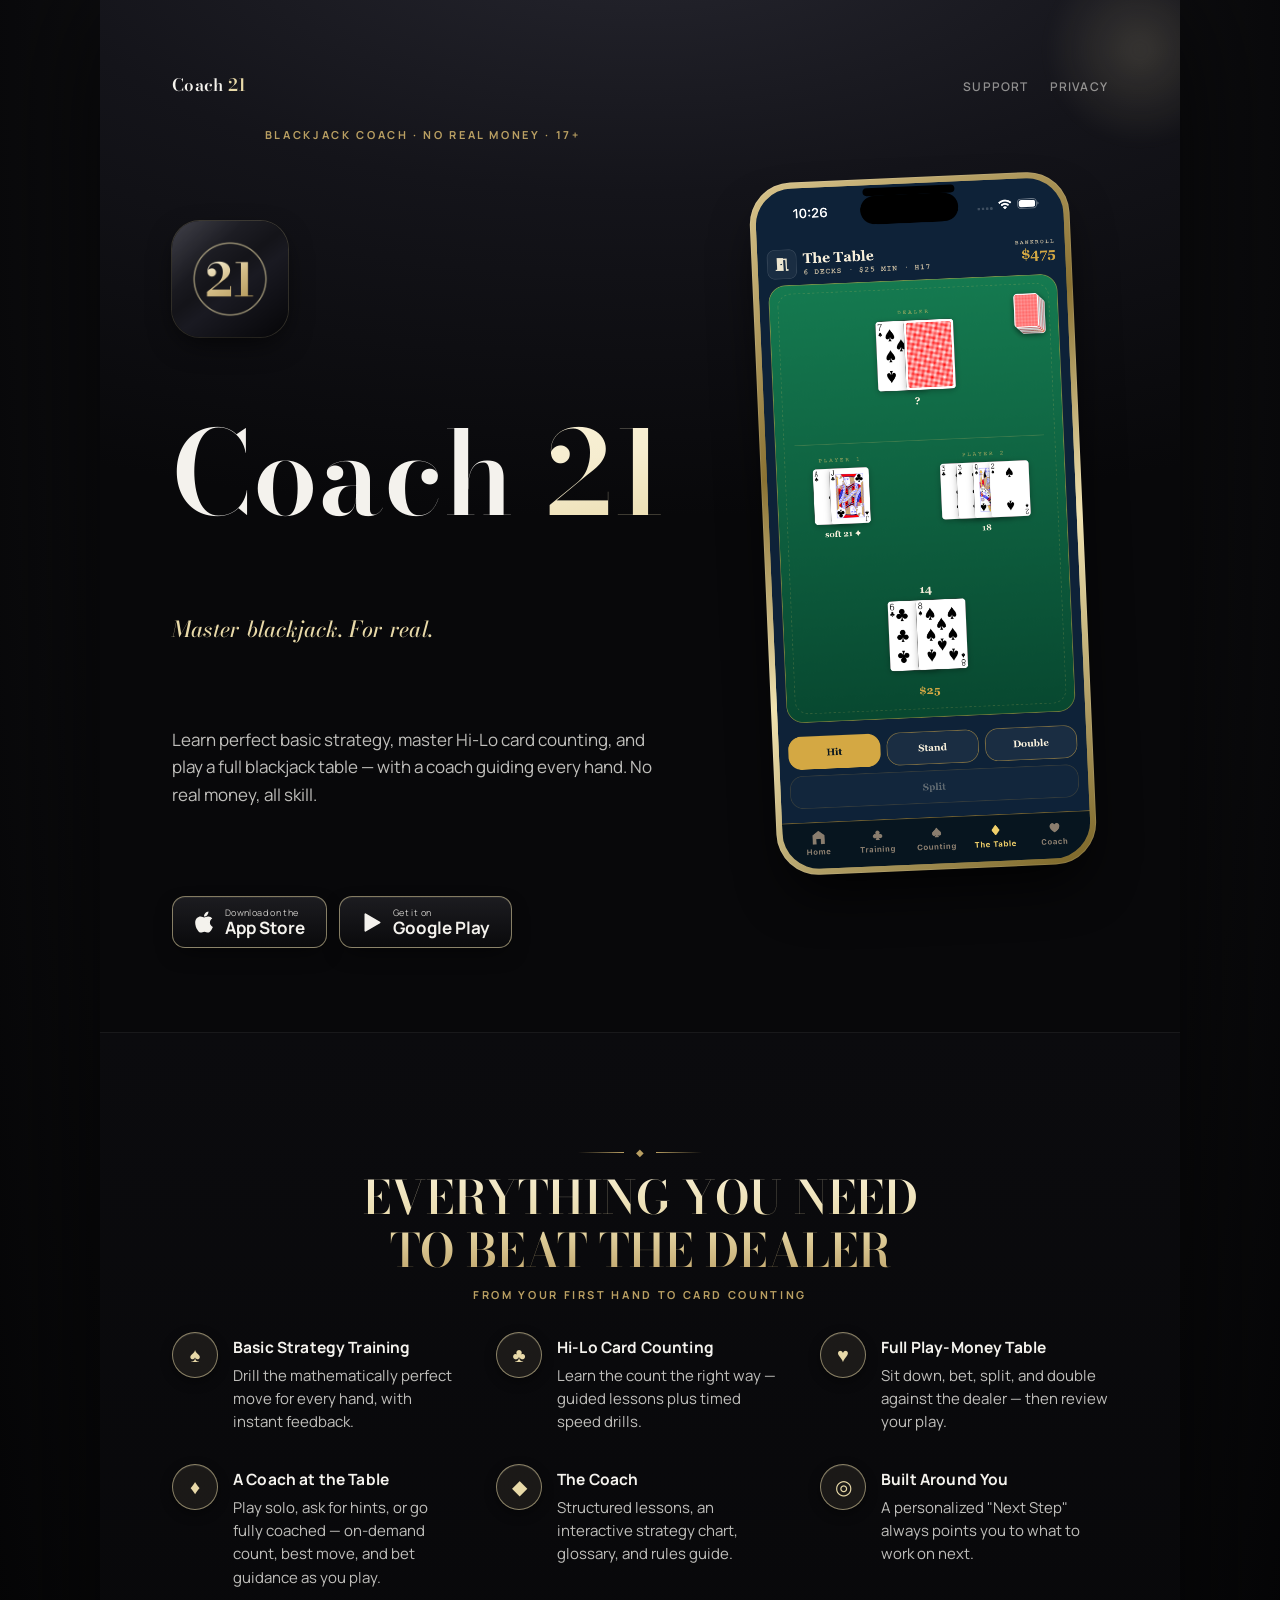
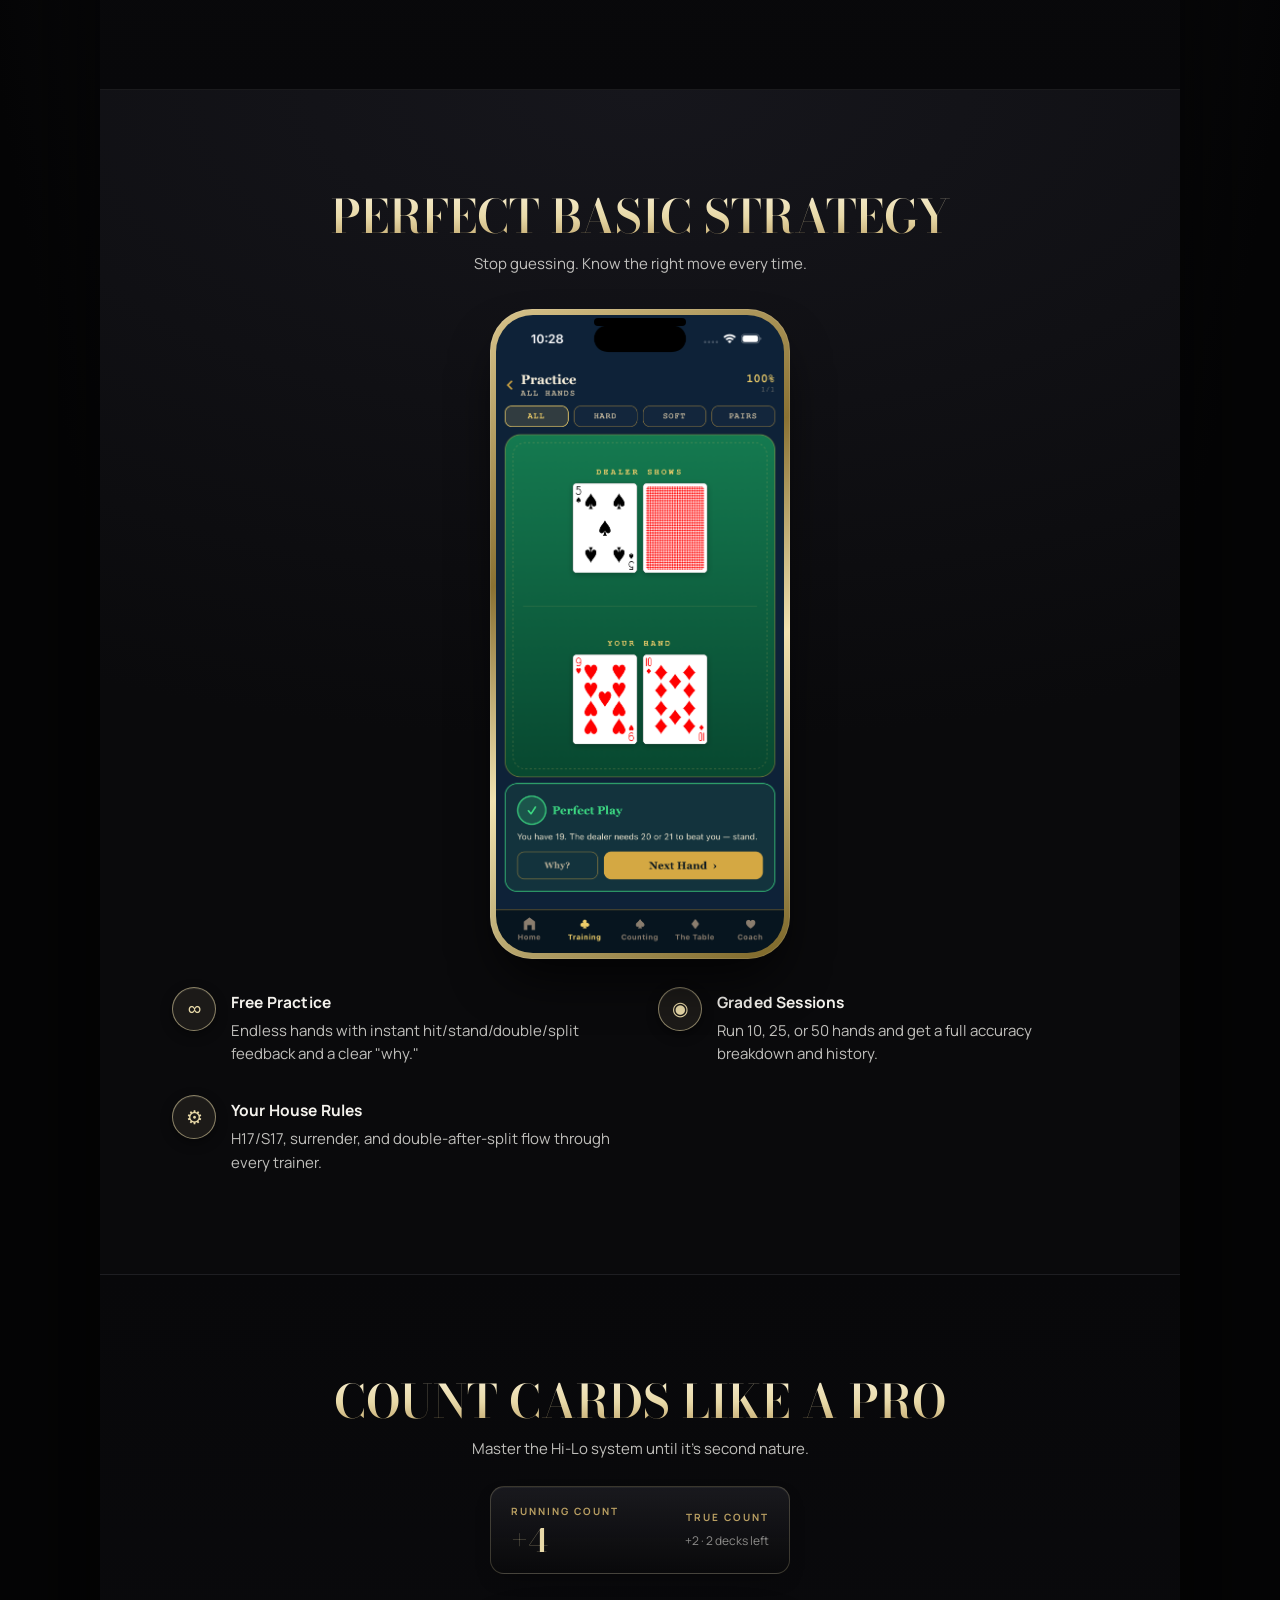
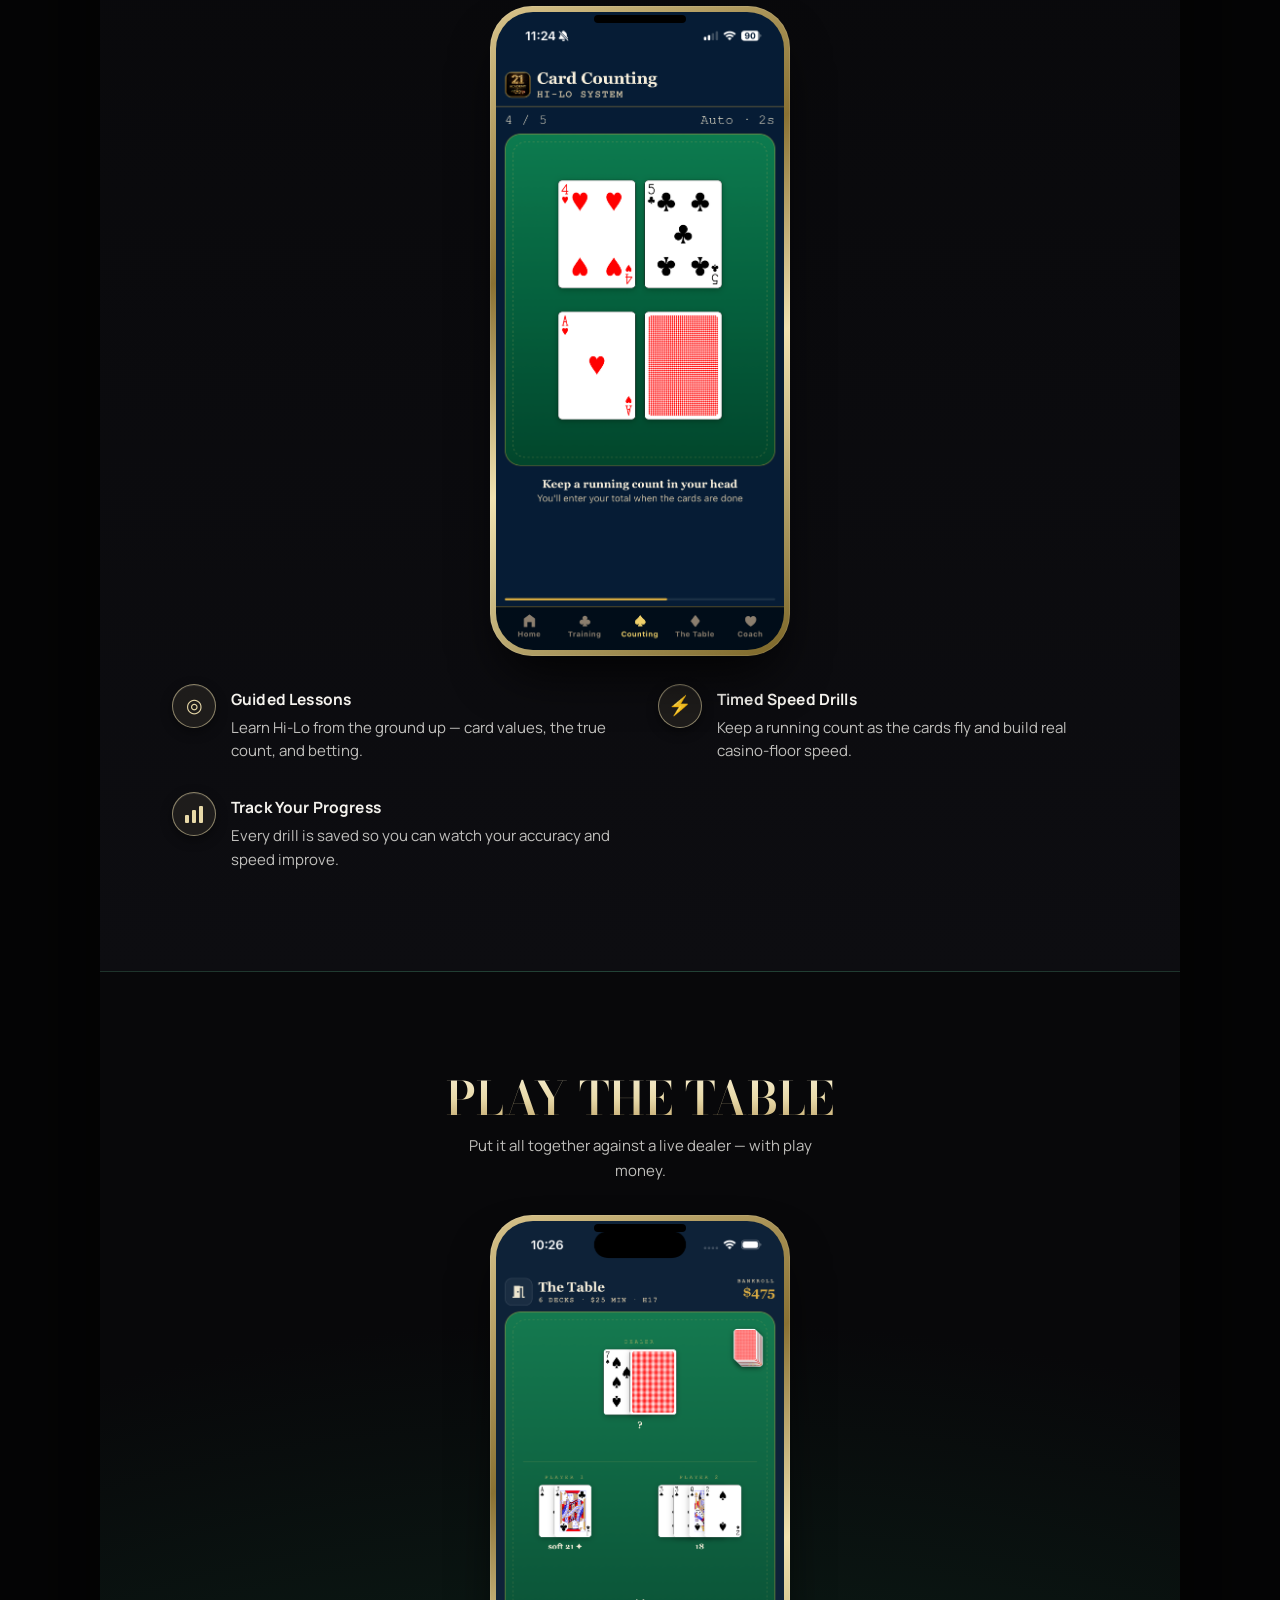
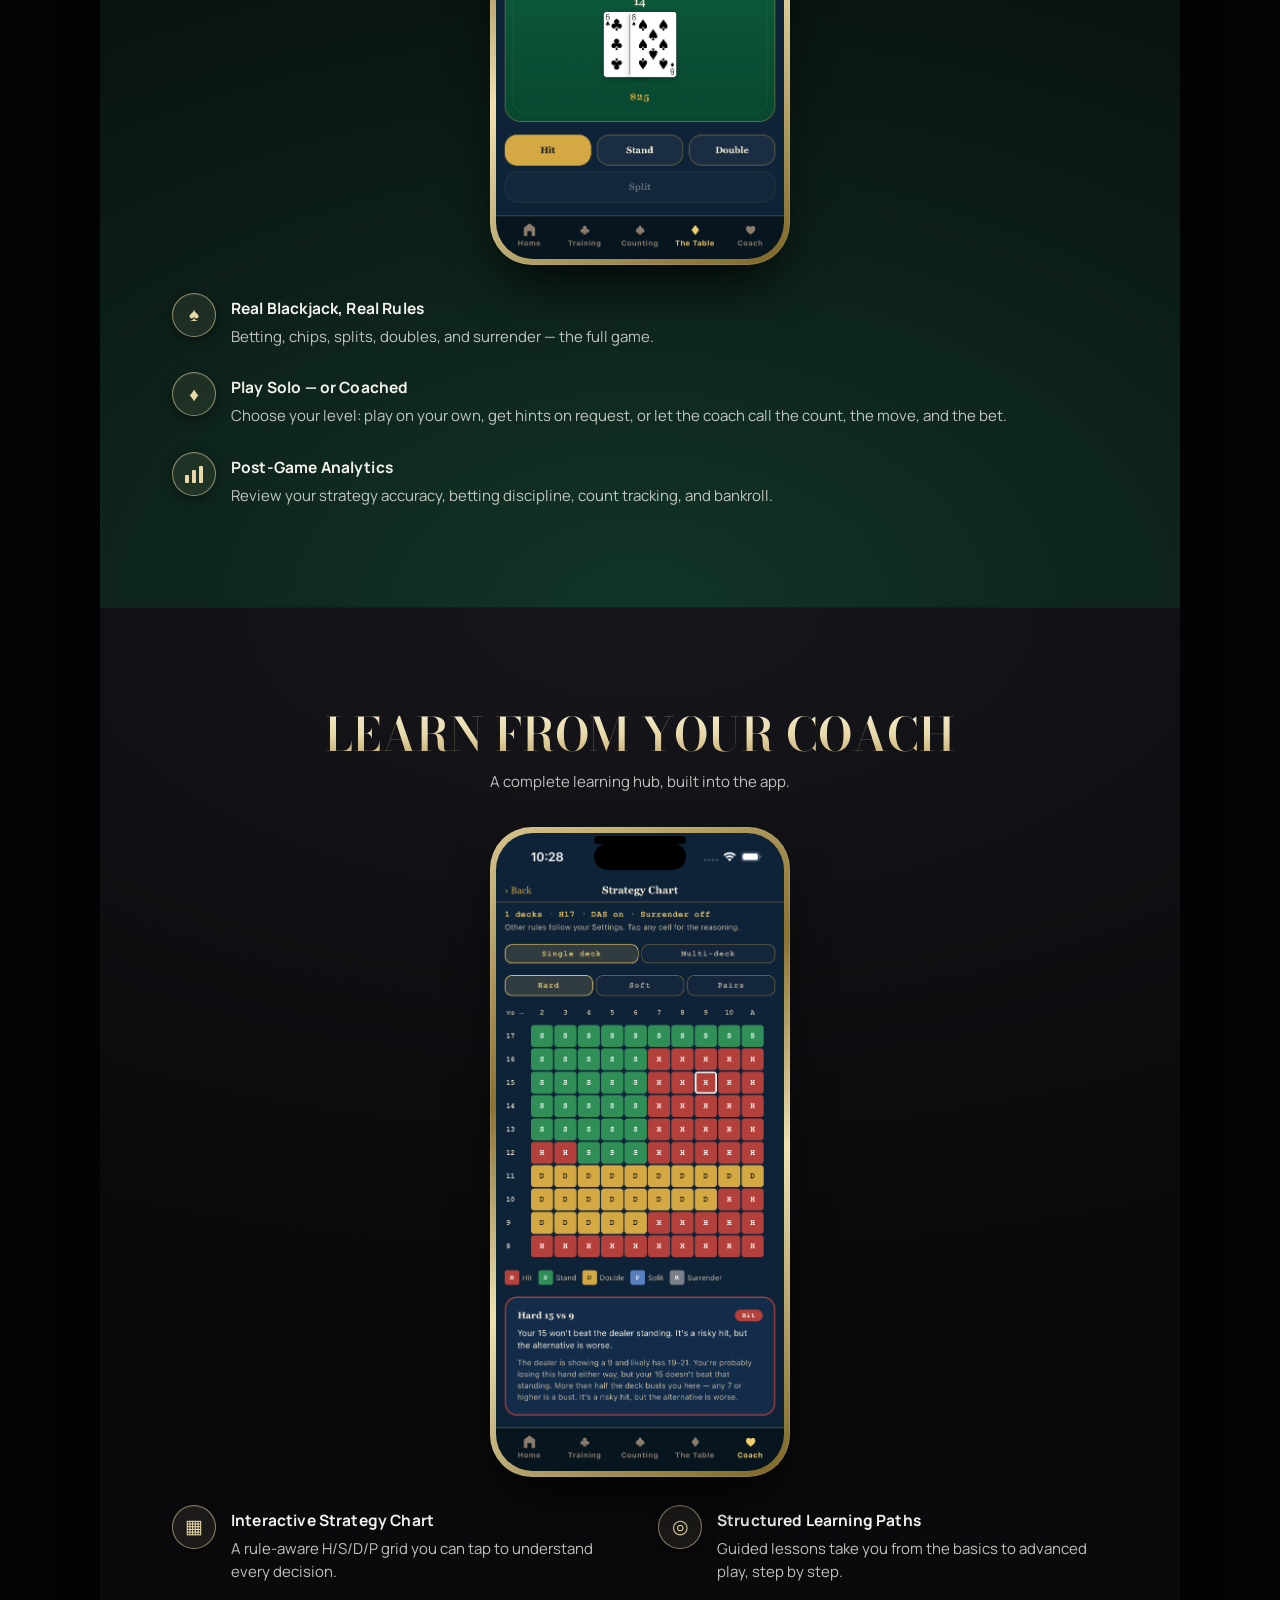
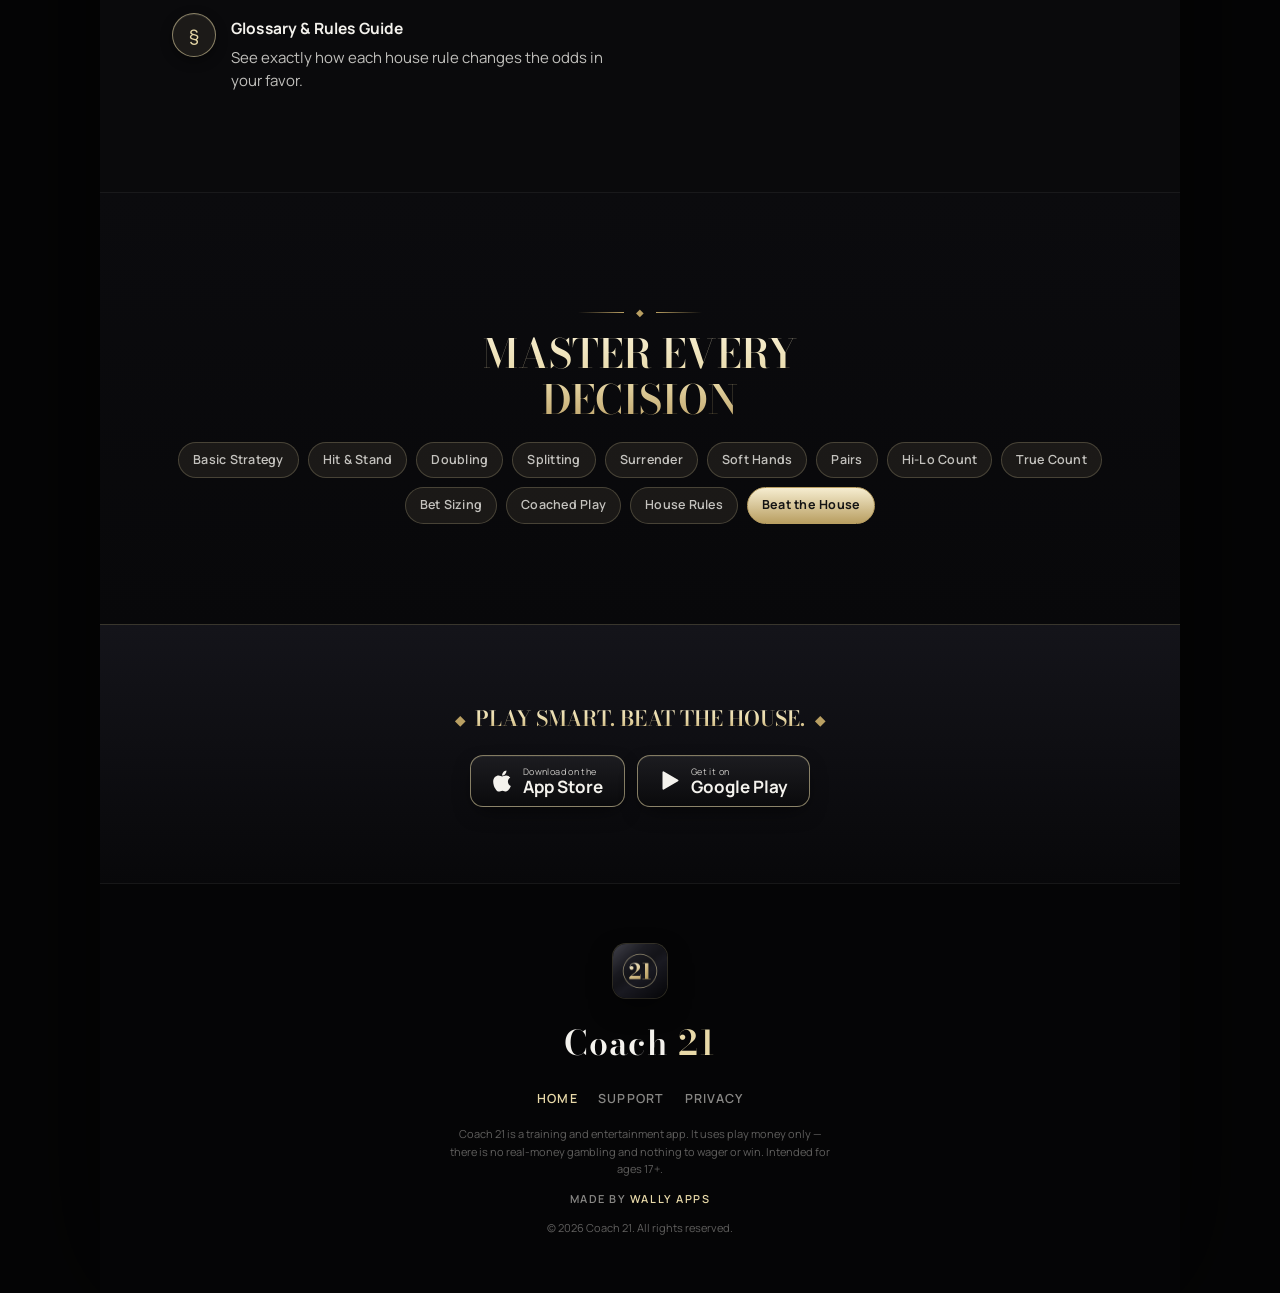
==== commit c7b867cc: "Rebrand + redesign site for Coach 21; add App Store + Google Play links Full rebrand from "21 Academ" ====
--- a/index.html
+++ b/index.html
@@ -3,12 +3,14 @@
 <head>
 <meta charset="UTF-8" />
 <meta name="viewport" content="width=device-width, initial-scale=1, viewport-fit=cover" />
-<title>21 Academy — The Complete Blackjack Trainer for iPhone</title>
-<meta name="description" content="21 Academy is a complete blackjack skill trainer for iPhone. Master perfect basic strategy, learn Hi-Lo card counting, and practice at a full play-money table — with a personal coach guiding every step." />
-<meta name="theme-color" content="#04120a" />
+<title>Coach 21 — Learn Blackjack: Strategy, Counting &amp; Coached Play</title>
+<meta name="description" content="Coach 21 is a complete blackjack coach for iPhone and Android. Master perfect basic strategy, learn Hi-Lo card counting, and play a full play-money table — with a coach guiding every hand. No real money, all skill." />
+<meta name="theme-color" content="#0A0A0B" />
+<link rel="icon" href="images/app-icon.png" />
+<link rel="apple-touch-icon" href="images/app-icon.png" />
 <link rel="preconnect" href="https://fonts.googleapis.com" />
 <link rel="preconnect" href="https://fonts.gstatic.com" crossorigin />
-<link href="https://fonts.googleapis.com/css2?family=Cinzel:wght@400;600;700;800;900&family=Barlow:ital,wght@0,400;0,500;0,600;0,700;1,500&family=Barlow+Semi+Condensed:wght@500;600;700&display=swap" rel="stylesheet" />
+<link href="https://fonts.googleapis.com/css2?family=Bodoni+Moda:ital,opsz,wght@0,6..96,400..700;1,6..96,400..600&family=Manrope:wght@400..800&display=swap" rel="stylesheet" />
 <link rel="stylesheet" href="styles.css" />
 </head>
 <body>
@@ -20,7 +22,7 @@
     <div class="bokeh" aria-hidden="true"></div>
 
     <header class="hero-header">
-      <a href="index.html" class="wordmark-sm small-wordmark">21 ACADEMY</a>
+      <a href="index.html" class="wordmark-sm wordmark"><span class="co">Coach</span> <span class="num">21</span></a>
       <nav>
         <a href="support.html">Support</a>
         <a href="privacy.html">Privacy</a>
@@ -28,27 +30,31 @@
     </header>
 
     <div class="hero-inner">
-      <div class="eyebrow hero-eyebrow">Blackjack Trainer · No Real Money · 17+</div>
-
-      <div class="flourish" aria-hidden="true">
-        <span class="rule l"></span><span class="diamond">◆</span><span class="rule r"></span>
-      </div>
-
-      <h1 class="h1-wordmark gold-foil">21<br>ACADEMY</h1>
-
-      <div class="subhead">Master Blackjack. For Real.</div>
-
-      <p class="tagline">Learn perfect basic strategy, master Hi-Lo card counting, and practice at a full blackjack table — with a personal coach guiding every step. No real money, all skill.</p>
-
-      <a class="appstore-badge pulse" data-appstore href="#" aria-label="Download 21 Academy on the App Store">
-        <svg class="apple" width="20" height="24" viewBox="0 0 384 512" xmlns="http://www.w3.org/2000/svg" aria-hidden="true"><path d="M318.7 268.7c-.2-36.7 16.4-64.4 50-84.8-18.8-26.9-47.2-41.7-84.7-44.6-35.5-2.8-74.3 20.7-88.5 20.7-15 0-49.4-19.7-76.4-19.7C63.3 141.2 4 184.8 4 273.5q0 39.3 14.4 81.2c12.8 36.7 59 126.7 107.2 125.2 25.2-.6 43-17.9 75.8-17.9 31.8 0 48.3 17.9 76.4 17.9 48.6-.7 90.4-82.5 102.6-119.3-65.2-30.7-61.7-90-61.7-91.9zm-56.6-164.2c27.3-32.4 24.8-61.9 24-72.5-24.1 1.4-52 16.4-67.9 34.9-17.5 19.8-27.8 44.3-25.6 71.9 26.1 2 49.9-11.4 69.5-34.3z"/></svg>
-        <span class="stack"><span class="top">Download on the</span><span class="bot">App Store</span></span>
-      </a>
-
-      <div class="phone float" role="img" aria-label="21 Academy home screen">
+      <div class="eyebrow hero-eyebrow">Blackjack Coach · No Real Money · 17+</div>
+
+      <img class="mark hero-mark" src="images/app-icon.png" alt="Coach 21 app icon" />
+
+      <h1 class="h1-wordmark wordmark"><span class="co">Coach</span> <span class="num gold-foil">21</span></h1>
+
+      <div class="subhead">Master blackjack. For real.</div>
+
+      <p class="tagline">Learn perfect basic strategy, master Hi-Lo card counting, and play a full blackjack table — with a coach guiding every hand. No real money, all skill.</p>
+
+      <div class="store-badges">
+        <a class="appstore-badge pulse" data-appstore href="#" aria-label="Download Coach 21 on the App Store">
+          <svg class="apple" width="20" height="24" viewBox="0 0 384 512" xmlns="http://www.w3.org/2000/svg" aria-hidden="true"><path d="M318.7 268.7c-.2-36.7 16.4-64.4 50-84.8-18.8-26.9-47.2-41.7-84.7-44.6-35.5-2.8-74.3 20.7-88.5 20.7-15 0-49.4-19.7-76.4-19.7C63.3 141.2 4 184.8 4 273.5q0 39.3 14.4 81.2c12.8 36.7 59 126.7 107.2 125.2 25.2-.6 43-17.9 75.8-17.9 31.8 0 48.3 17.9 76.4 17.9 48.6-.7 90.4-82.5 102.6-119.3-65.2-30.7-61.7-90-61.7-91.9zm-56.6-164.2c27.3-32.4 24.8-61.9 24-72.5-24.1 1.4-52 16.4-67.9 34.9-17.5 19.8-27.8 44.3-25.6 71.9 26.1 2 49.9-11.4 69.5-34.3z"/></svg>
+          <span class="stack"><span class="top">Download on the</span><span class="bot">App Store</span></span>
+        </a>
+        <a class="appstore-badge" data-playstore href="#" aria-label="Get Coach 21 on Google Play">
+          <svg class="gplay" width="21" height="23" viewBox="0 0 24 24" xmlns="http://www.w3.org/2000/svg" aria-hidden="true"><path d="M4 2.5v19a1 1 0 0 0 1.52.86l16.2-9.5a1 1 0 0 0 0-1.72L5.52 1.64A1 1 0 0 0 4 2.5z"/></svg>
+          <span class="stack"><span class="top">Get it on</span><span class="bot">Google Play</span></span>
+        </a>
+      </div>
+
+      <div class="phone float" role="img" aria-label="Coach 21 play-money table">
         <div class="island" aria-hidden="true"></div>
         <div class="screen">
-          <img src="images/screenshot-home.png" alt="21 Academy home dashboard" />
+          <img src="images/screenshot-table.png" alt="Coach 21 play-money blackjack table" />
         </div>
       </div>
     </div>
@@ -58,9 +64,9 @@
   <section class="section features">
     <div class="flourish"><span class="rule l"></span><span class="diamond">◆</span><span class="rule r"></span></div>
     <h2 class="h2 section-title-gradient">EVERYTHING YOU NEED<br>TO BEAT THE DEALER</h2>
-    <div class="eyebrow" style="text-align:center;margin-top:6px;">From your first hand to card counting</div>
-
-    <div class="feature-list" style="margin-top:26px;">
+    <div class="eyebrow" style="text-align:center;margin-top:8px;">From your first hand to card counting</div>
+
+    <div class="feature-list" style="margin-top:28px;">
       <div class="feature-row">
         <div class="icon-circle">♠</div>
         <div>
@@ -85,7 +91,14 @@
       <div class="feature-row">
         <div class="icon-circle">♦</div>
         <div>
-          <div class="feature-title">Your Personal Coach</div>
+          <div class="feature-title">A Coach at the Table</div>
+          <div class="feature-body">Play solo, ask for hints, or go fully coached — on-demand count, best move, and bet guidance as you play.</div>
+        </div>
+      </div>
+      <div class="feature-row">
+        <div class="icon-circle">◆</div>
+        <div>
+          <div class="feature-title">The Coach</div>
           <div class="feature-body">Structured lessons, an interactive strategy chart, glossary, and rules guide.</div>
         </div>
       </div>
@@ -207,19 +220,19 @@
         </div>
       </div>
       <div class="feature-row">
+        <div class="icon-circle sm">♦</div>
+        <div>
+          <div class="feature-title">Play Solo — or Coached</div>
+          <div class="feature-body">Choose your level: play on your own, get hints on request, or let the coach call the count, the move, and the bet.</div>
+        </div>
+      </div>
+      <div class="feature-row">
         <div class="icon-circle sm">
           <div class="bar-icon" aria-hidden="true"><span></span><span></span><span></span></div>
         </div>
         <div>
           <div class="feature-title">Post-Game Analytics</div>
-          <div class="feature-body">Review your strategy accuracy, betting discipline, and count tracking.</div>
-        </div>
-      </div>
-      <div class="feature-row">
-        <div class="icon-circle sm">◆</div>
-        <div>
-          <div class="feature-title">Bankroll Management</div>
-          <div class="feature-body">Practice sizing your bets to the count the way a pro reviews a session.</div>
+          <div class="feature-body">Review your strategy accuracy, betting discipline, count tracking, and bankroll.</div>
         </div>
       </div>
     </div>
@@ -278,7 +291,7 @@
       <span class="tag">Hi-Lo Count</span>
       <span class="tag">True Count</span>
       <span class="tag">Bet Sizing</span>
-      <span class="tag">Bankroll</span>
+      <span class="tag">Coached Play</span>
       <span class="tag">House Rules</span>
       <span class="tag hi">Beat the House</span>
     </div>
@@ -287,23 +300,30 @@
   <!-- ============ CTA BAND ============ -->
   <section class="section cta-band">
     <div class="cta-line"><span class="d">◆</span><span class="section-title-gradient">PLAY SMART. BEAT THE HOUSE.</span><span class="d">◆</span></div>
-    <a class="appstore-badge" data-appstore href="#" aria-label="Download 21 Academy on the App Store">
-      <svg class="apple" width="20" height="24" viewBox="0 0 384 512" xmlns="http://www.w3.org/2000/svg" aria-hidden="true"><path d="M318.7 268.7c-.2-36.7 16.4-64.4 50-84.8-18.8-26.9-47.2-41.7-84.7-44.6-35.5-2.8-74.3 20.7-88.5 20.7-15 0-49.4-19.7-76.4-19.7C63.3 141.2 4 184.8 4 273.5q0 39.3 14.4 81.2c12.8 36.7 59 126.7 107.2 125.2 25.2-.6 43-17.9 75.8-17.9 31.8 0 48.3 17.9 76.4 17.9 48.6-.7 90.4-82.5 102.6-119.3-65.2-30.7-61.7-90-61.7-91.9zm-56.6-164.2c27.3-32.4 24.8-61.9 24-72.5-24.1 1.4-52 16.4-67.9 34.9-17.5 19.8-27.8 44.3-25.6 71.9 26.1 2 49.9-11.4 69.5-34.3z"/></svg>
-      <span class="stack"><span class="top">Download on the</span><span class="bot">App Store</span></span>
-    </a>
+    <div class="store-badges">
+      <a class="appstore-badge" data-appstore href="#" aria-label="Download Coach 21 on the App Store">
+        <svg class="apple" width="20" height="24" viewBox="0 0 384 512" xmlns="http://www.w3.org/2000/svg" aria-hidden="true"><path d="M318.7 268.7c-.2-36.7 16.4-64.4 50-84.8-18.8-26.9-47.2-41.7-84.7-44.6-35.5-2.8-74.3 20.7-88.5 20.7-15 0-49.4-19.7-76.4-19.7C63.3 141.2 4 184.8 4 273.5q0 39.3 14.4 81.2c12.8 36.7 59 126.7 107.2 125.2 25.2-.6 43-17.9 75.8-17.9 31.8 0 48.3 17.9 76.4 17.9 48.6-.7 90.4-82.5 102.6-119.3-65.2-30.7-61.7-90-61.7-91.9zm-56.6-164.2c27.3-32.4 24.8-61.9 24-72.5-24.1 1.4-52 16.4-67.9 34.9-17.5 19.8-27.8 44.3-25.6 71.9 26.1 2 49.9-11.4 69.5-34.3z"/></svg>
+        <span class="stack"><span class="top">Download on the</span><span class="bot">App Store</span></span>
+      </a>
+      <a class="appstore-badge" data-playstore href="#" aria-label="Get Coach 21 on Google Play">
+        <svg class="gplay" width="21" height="23" viewBox="0 0 24 24" xmlns="http://www.w3.org/2000/svg" aria-hidden="true"><path d="M4 2.5v19a1 1 0 0 0 1.52.86l16.2-9.5a1 1 0 0 0 0-1.72L5.52 1.64A1 1 0 0 0 4 2.5z"/></svg>
+        <span class="stack"><span class="top">Get it on</span><span class="bot">Google Play</span></span>
+      </a>
+    </div>
   </section>
 
   <!-- ============ FOOTER ============ -->
   <footer class="footer">
-    <div class="wordmark-lg gold-foil">21 ACADEMY</div>
+    <img class="mark footer-mark" src="images/app-icon.png" alt="Coach 21 app icon" />
+    <div class="wordmark-lg wordmark"><span class="co">Coach</span> <span class="num">21</span></div>
     <nav>
       <a href="index.html" class="current">Home</a>
       <a href="support.html">Support</a>
       <a href="privacy.html">Privacy</a>
     </nav>
-    <p class="disclaimer">21 Academy is a training and entertainment app. It uses play money only — there is no real-money gambling and nothing to wager or win. Intended for ages 17+.</p>
+    <p class="disclaimer">Coach 21 is a training and entertainment app. It uses play money only — there is no real-money gambling and nothing to wager or win. Intended for ages 17+.</p>
     <p class="madeby">Made by <a href="https://wallyapps.com">Wally Apps</a></p>
-    <p class="copyright">© 2026 21 Academy. All rights reserved.</p>
+    <p class="copyright">© 2026 Coach 21. All rights reserved.</p>
   </footer>
 
 </div>
--- a/styles.css
+++ b/styles.css
@@ -1,19 +1,45 @@
-/* 21 Academy — shared styles. Mobile-first; column max-width 460px.
-   Palette: deep casino-green felt + gold trim. Portrait phone mockups. */
+/* Coach 21 — shared styles. Mobile-first; column max-width 460px.
+   Palette: graphite "vault" + champagne gold, matching the app's redesign.
+   Type: Bodoni Moda (display serif) + Manrope (body). Portrait phone mockups. */
+
+:root {
+  /* Vault palette (mirrors src/theme/palette.ts → vault) */
+  --bg-deep: #050506;
+  --bg: #0A0A0B;
+  --bg-mid: #1B1B20;
+  --bg-card: #101013;
+  --felt: #13322A;
+  --felt-hi: #1B4437;
+  --gold: #E8D9A8;
+  --gold-hi: #F6EDD0;
+  --gold-dim: #B99F62;
+  --ink: #141414;               /* text on gold surfaces */
+  --text: #F4F2ED;
+  --text-2: rgba(244, 242, 237, 0.78);
+  --text-muted: rgba(244, 242, 237, 0.55);
+  --text-dim: rgba(244, 242, 237, 0.38);
+  --border-gold: rgba(232, 217, 168, 0.22);
+  --border-gold-hi: rgba(232, 217, 168, 0.55);
+  --border-subtle: rgba(255, 255, 255, 0.07);
+  --chip: rgba(232, 217, 168, 0.08);
+
+  --serif: 'Bodoni Moda', Georgia, 'Times New Roman', serif;
+  --sans: 'Manrope', -apple-system, BlinkMacSystemFont, 'Segoe UI', sans-serif;
+}
 
 *, *::before, *::after { box-sizing: border-box; }
 html, body { margin: 0; padding: 0; }
 body {
-  background: #04120a;
-  color: rgba(245, 238, 220, 0.7);
-  font-family: 'Barlow', -apple-system, BlinkMacSystemFont, sans-serif;
-  font-size: 14.5px;
-  line-height: 1.6;
+  background: var(--bg);
+  color: var(--text-2);
+  font-family: var(--sans);
+  font-size: 15px;
+  line-height: 1.62;
   -webkit-font-smoothing: antialiased;
   -webkit-text-size-adjust: 100%;
 }
 img { max-width: 100%; display: block; }
-a { color: #F4D772; text-decoration: none; }
+a { color: var(--gold); text-decoration: none; }
 a:hover { text-decoration: underline; }
 
 /* ---- Layout columns ---- */
@@ -24,165 +50,181 @@
 }
 .col-home {
   background:
-    radial-gradient(130% 50% at 50% 0%, #0f4c2a 0%, #093019 42%, #04120a 100%);
+    radial-gradient(135% 55% at 50% -6%, #24242c 0%, #131317 40%, #08080a 78%, #050506 100%);
   overflow: hidden;
-  box-shadow: 0 0 80px rgba(0,0,0,0.6);
+  box-shadow: 0 0 80px rgba(0, 0, 0, 0.7);
 }
 .col-doc {
   padding: 0 22px;
   background:
-    radial-gradient(130% 50% at 50% 0%, #0f4c2a 0%, #093019 42%, #04120a 100%);
+    radial-gradient(135% 45% at 50% -4%, #1e1e24 0%, #111114 44%, #08080a 100%);
   min-height: 100vh;
 }
 
 /* ---- Typography helpers ---- */
-.cinzel { font-family: 'Cinzel', serif; }
-.barlow-sc { font-family: 'Barlow Semi Condensed', sans-serif; }
+.serif { font-family: var(--serif); }
 
 .eyebrow {
-  font-family: 'Barlow Semi Condensed', sans-serif;
-  font-weight: 600;
+  font-family: var(--sans);
+  font-weight: 700;
   font-size: 11px;
-  letter-spacing: 0.2em;
-  text-transform: uppercase;
-  color: #C9962E;
+  letter-spacing: 0.24em;
+  text-transform: uppercase;
+  color: var(--gold-dim);
 }
 .subhead {
-  font-family: 'Barlow Semi Condensed', sans-serif;
-  font-weight: 600;
-  font-size: 13px;
-  letter-spacing: 0.16em;
-  text-transform: uppercase;
-  color: #E9D8A6;
-}
-
+  font-family: var(--serif);
+  font-weight: 500;
+  font-style: italic;
+  font-size: 19px;
+  letter-spacing: 0.01em;
+  color: var(--gold);
+}
+
+/* Champagne foil for display headings + wordmarks */
 .gold-foil {
-  background: linear-gradient(180deg, #FFF7D2 0%, #F7DE84 24%, #E6BB52 46%, #B07F2A 72%, #8C6420 86%, #EAC56F 100%);
+  background: linear-gradient(168deg, #FBF3D8 0%, #F6EDD0 22%, #E8D9A8 50%, #C9AE74 78%, #B99F62 100%);
   -webkit-background-clip: text;
   background-clip: text;
   -webkit-text-fill-color: transparent;
   color: transparent;
-  background-size: 100% 220%;
-  text-shadow: 0 2px 1px rgba(0,0,0,0.6);
-  animation: goldShimmer 7s ease-in-out infinite alternate;
+  background-size: 100% 200%;
+  animation: goldShimmer 8s ease-in-out infinite alternate;
 }
 .section-title-gradient {
-  background: linear-gradient(180deg, #FBEDB0, #E6BB52 55%, #A87E2C);
+  background: linear-gradient(180deg, #F6EDD0, #E8D9A8 52%, #BFA46A);
   -webkit-background-clip: text;
   background-clip: text;
   -webkit-text-fill-color: transparent;
   color: transparent;
-  text-shadow: 0 1px 0 rgba(0,0,0,0.5);
 }
 .small-wordmark {
-  background: linear-gradient(180deg, #F6E4A6, #C9962E);
-  -webkit-background-clip: text;
-  background-clip: text;
-  -webkit-text-fill-color: transparent;
-  color: transparent;
+  color: var(--text);
 }
 
 @keyframes goldShimmer {
-  0% { background-position: 50% 0; }
+  0%   { background-position: 50% 0; }
   100% { background-position: 50% 100%; }
 }
-@keyframes floatYrot {
-  0%, 100% { transform: rotate(-3deg) translateY(0); }
-  50%      { transform: rotate(-3deg) translateY(-9px); }
+@keyframes floatY {
+  0%, 100% { transform: rotate(-2.5deg) translateY(0); }
+  50%      { transform: rotate(-2.5deg) translateY(-10px); }
 }
 @keyframes glowPulse {
   0%, 100% {
     box-shadow:
-      0 6px 18px rgba(0,0,0,0.5),
-      0 0 22px rgba(231,190,85,0.25),
-      0 0 0 1px rgba(231,190,85,0.55) inset;
+      0 6px 18px rgba(0, 0, 0, 0.5),
+      0 0 22px rgba(232, 217, 168, 0.18),
+      0 0 0 1px rgba(232, 217, 168, 0.45) inset;
   }
   50% {
     box-shadow:
-      0 6px 18px rgba(0,0,0,0.5),
-      0 0 34px rgba(231,190,85,0.5),
-      0 0 0 1px rgba(231,190,85,0.85) inset;
+      0 6px 18px rgba(0, 0, 0, 0.5),
+      0 0 34px rgba(232, 217, 168, 0.34),
+      0 0 0 1px rgba(232, 217, 168, 0.7) inset;
   }
 }
 
-/* ---- Wordmark: the "21" badge lockup ---- */
-.wordmark-21 {
-  display: inline-flex;
-  align-items: center;
-  gap: 8px;
-}
-.wordmark-21 .num {
-  font-family: 'Cinzel', serif;
-  font-weight: 900;
-}
+/* ---- The "21" ring mark (app icon) ---- */
+.mark {
+  display: block;
+  border-radius: 24%;
+  box-shadow:
+    0 10px 30px -8px rgba(0, 0, 0, 0.8),
+    0 0 0 1px var(--border-gold);
+}
+.mark.hero-mark {
+  width: 88px; height: 88px;
+  margin: 0 auto 2px;
+}
+.mark.footer-mark {
+  width: 54px; height: 54px;
+  margin: 0 auto 18px;
+}
+
+/* ---- Wordmark lockup: "Coach 21" ---- */
+.wordmark {
+  font-family: var(--serif);
+  font-weight: 600;
+  letter-spacing: 0.005em;
+}
+.wordmark .co { color: var(--text); }
+.wordmark .num { color: var(--gold); }
 
 /* ---- Flourish divider ---- */
 .flourish {
   display: flex;
   align-items: center;
   justify-content: center;
-  gap: 10px;
+  gap: 12px;
   margin: 14px auto;
 }
-.flourish .rule { width: 44px; height: 1px; }
-.flourish .rule.l { background: linear-gradient(90deg, transparent, #C9962E); }
-.flourish .rule.r { background: linear-gradient(270deg, transparent, #C9962E); }
-.flourish .diamond { color: #C9962E; font-size: 11px; line-height: 1; }
-
-/* ---- App Store badge ---- */
+.flourish .rule { width: 46px; height: 1px; }
+.flourish .rule.l { background: linear-gradient(90deg, transparent, var(--gold-dim)); }
+.flourish .rule.r { background: linear-gradient(270deg, transparent, var(--gold-dim)); }
+.flourish .diamond { color: var(--gold-dim); font-size: 10px; line-height: 1; }
+
+/* ---- Store badges ---- */
+.store-badges {
+  display: flex;
+  flex-wrap: wrap;
+  gap: 12px;
+  justify-content: center;
+  align-items: center;
+}
 .appstore-badge {
   display: inline-flex;
   align-items: center;
   gap: 11px;
-  padding: 10px 20px;
+  padding: 11px 21px;
   border-radius: 13px;
-  background: linear-gradient(180deg, #1a1a1a, #000);
-  border: 1px solid rgba(231,190,85,0.55);
-  box-shadow: 0 6px 18px rgba(0,0,0,0.5);
-  color: #fff;
+  background: linear-gradient(180deg, #1c1c20, #0a0a0c);
+  border: 1px solid var(--border-gold-hi);
+  box-shadow: 0 8px 22px -8px rgba(0, 0, 0, 0.7), inset 0 1px 0 rgba(255, 255, 255, 0.06);
+  color: var(--text);
   text-decoration: none;
 }
 .appstore-badge:hover { text-decoration: none; }
-.appstore-badge .apple {
-  width: 20px; height: 24px; fill: #fff; flex: none;
-}
+.appstore-badge .apple { width: 20px; height: 24px; fill: var(--text); flex: none; }
+.appstore-badge .gplay { width: 21px; height: 23px; fill: var(--text); flex: none; }
 .appstore-badge .stack { display: flex; flex-direction: column; line-height: 1; text-align: left; }
-.appstore-badge .stack .top { font-size: 9px; opacity: 0.85; }
-.appstore-badge .stack .bot { font-size: 17px; font-weight: 600; margin-top: 2px; }
+.appstore-badge .stack .top { font-size: 9px; letter-spacing: 0.04em; opacity: 0.82; }
+.appstore-badge .stack .bot { font-size: 17px; font-weight: 700; margin-top: 2px; }
 .appstore-badge.pulse { animation: glowPulse 4s ease-in-out infinite; }
 
 /* ---- Sections (home) ---- */
 .section {
-  padding: 46px 26px;
-  border-top: 1px solid rgba(231,190,85,0.12);
+  padding: 50px 26px;
+  border-top: 1px solid var(--border-subtle);
 }
 .section.hero {
-  padding: 30px 26px 40px;
+  padding: 26px 26px 44px;
   position: relative;
   border-top: none;
-  background: radial-gradient(125% 60% at 50% -8%, #14683a, #0a3a20 46%, #04120a 100%);
+  background: radial-gradient(125% 58% at 50% -8%, #26262f, #14141a 46%, #08080a 100%);
   overflow: hidden;
 }
-.section.features { background: linear-gradient(180deg, #05160c, #082410); }
-.section.training { background: radial-gradient(120% 55% at 50% 0%, #0d3f24, #05160c); }
-.section.counting { background: linear-gradient(180deg, #05160c, #082410); }
+.section.features { background: linear-gradient(180deg, #0b0b0e, #08080a); }
+.section.training { background: radial-gradient(120% 55% at 50% 0%, #16161c, #0a0a0c); }
+.section.counting { background: linear-gradient(180deg, #08080a, #0d0d11); }
 .section.table {
-  background: radial-gradient(135% 70% at 50% 100%, #0f5730, #093a20 50%, #05160c 100%);
-}
-.section.coach { background: radial-gradient(120% 55% at 50% 0%, #0d3f24, #05160c); }
+  /* a whisper of felt green ties back to the app's table */
+  background: radial-gradient(135% 72% at 50% 100%, #123528, #0c1f18 46%, #08080a 100%);
+}
+.section.coach { background: radial-gradient(120% 55% at 50% 0%, #16161c, #0a0a0c); }
 .section.cta-band {
-  background: linear-gradient(180deg, #0a3a20, #04120a);
-  border-top: 1px solid rgba(231,190,85,0.2);
+  background: linear-gradient(180deg, #14141a, #08080a);
+  border-top: 1px solid var(--border-gold);
   text-align: center;
-  padding: 40px 26px;
+  padding: 44px 26px;
 }
 
 .hero .bokeh {
   position: absolute;
-  top: -40px; right: -60px;
-  width: 180px; height: 180px;
-  background: radial-gradient(circle, rgba(231,190,85,0.2), transparent 68%);
-  filter: blur(4px);
+  top: -50px; right: -60px;
+  width: 200px; height: 200px;
+  background: radial-gradient(circle, rgba(232, 217, 168, 0.16), transparent 68%);
+  filter: blur(6px);
   pointer-events: none;
 }
 
@@ -195,63 +237,64 @@
   z-index: 1;
 }
 .hero-header .wordmark-sm {
-  font-family: 'Cinzel', serif;
-  font-weight: 700;
-  font-size: 16px;
-  letter-spacing: 0.06em;
+  font-family: var(--serif);
+  font-weight: 600;
+  font-size: 17px;
+  letter-spacing: 0.02em;
 }
 .hero-header nav a {
-  font-family: 'Barlow Semi Condensed', sans-serif;
-  font-weight: 600;
-  font-size: 12.5px;
-  letter-spacing: 0.08em;
-  text-transform: uppercase;
-  color: rgba(233,216,166,0.6);
+  font-family: var(--sans);
+  font-weight: 600;
+  font-size: 12px;
+  letter-spacing: 0.1em;
+  text-transform: uppercase;
+  color: var(--text-muted);
   margin-left: 18px;
 }
-.hero-header nav a:hover { color: #E9D8A6; text-decoration: none; }
+.hero-header nav a:hover { color: var(--gold); text-decoration: none; }
 
 /* Hero content */
 .hero-inner { text-align: center; position: relative; z-index: 1; }
-.hero-eyebrow { margin: 22px auto 10px; color: rgba(231,190,85,0.6); }
+.hero-eyebrow { margin: 26px auto 14px; color: var(--gold-dim); }
 .h1-wordmark {
-  font-family: 'Cinzel', serif;
-  font-weight: 900;
-  font-size: 54px;
-  line-height: 0.9;
-  letter-spacing: 0.01em;
-  margin: 6px 0 14px;
+  font-family: var(--serif);
+  font-weight: 600;
+  font-size: 62px;
+  line-height: 1.04;
+  letter-spacing: 0.005em;
+  margin: 10px 0 14px;
 }
 .tagline {
-  max-width: 340px;
-  margin: 14px auto 22px;
-  color: rgba(245,238,220,0.7);
-  font-size: 14.5px;
+  max-width: 350px;
+  margin: 14px auto 24px;
+  color: var(--text-2);
+  font-size: 15px;
 }
 
 /* Section titles */
 .h2 {
-  font-family: 'Cinzel', serif;
-  font-weight: 700;
-  font-size: 27px;
-  line-height: 1.08;
+  font-family: var(--serif);
+  font-weight: 600;
+  font-size: 31px;
+  line-height: 1.14;
   text-align: center;
-  margin: 0 0 8px;
-}
-.h2.small { font-size: 24px; }
+  margin: 0 0 10px;
+  color: var(--text);
+}
+.h2.small { font-size: 27px; }
 .section .sub {
   text-align: center;
-  margin: 4px auto 22px;
-  max-width: 340px;
-  color: rgba(245,238,220,0.7);
-  font-size: 14.5px;
+  margin: 4px auto 24px;
+  max-width: 350px;
+  color: var(--text-2);
+  font-size: 15px;
 }
 
 /* Feature rows */
 .feature-list {
   display: flex;
   flex-direction: column;
-  gap: 22px;
+  gap: 24px;
   margin-top: 8px;
 }
 .feature-row {
@@ -264,29 +307,26 @@
   width: 46px; height: 46px;
   border-radius: 50%;
   display: flex; align-items: center; justify-content: center;
-  background: radial-gradient(circle at 50% 32%, rgba(231,190,85,0.2), rgba(0,0,0,0.2));
-  border: 1px solid rgba(231,190,85,0.45);
-  box-shadow:
-    inset 0 1px 0 rgba(255,255,255,0.12),
-    0 4px 12px rgba(0,0,0,0.4);
-  color: #F4D772;
-  font-size: 21px;
+  background: var(--chip);
+  border: 1px solid var(--border-gold-hi);
+  box-shadow: inset 0 1px 0 rgba(255, 255, 255, 0.08), 0 4px 12px rgba(0, 0, 0, 0.4);
+  color: var(--gold);
+  font-size: 20px;
   line-height: 1;
 }
-.icon-circle.sm { width: 44px; height: 44px; font-size: 20px; }
+.icon-circle.sm { width: 44px; height: 44px; font-size: 19px; }
 .feature-title {
-  font-family: 'Barlow Semi Condensed', sans-serif;
-  font-weight: 600;
-  font-size: 15px;
-  letter-spacing: 0.04em;
-  text-transform: uppercase;
-  color: #F4D772;
-  margin: 2px 0 4px;
+  font-family: var(--sans);
+  font-weight: 700;
+  font-size: 15.5px;
+  letter-spacing: 0.01em;
+  color: var(--text);
+  margin: 3px 0 4px;
 }
 .feature-body {
-  color: rgba(245,238,220,0.7);
+  color: var(--text-2);
   font-size: 14px;
-  line-height: 1.5;
+  line-height: 1.55;
 }
 
 /* Bar-chart icon (analytics) */
@@ -299,39 +339,36 @@
 .bar-icon span {
   display: block;
   width: 4px;
-  background: #F4D772;
+  background: var(--gold);
   border-radius: 1px;
 }
 .bar-icon span:nth-child(1) { height: 8px; }
 .bar-icon span:nth-child(2) { height: 13px; }
 .bar-icon span:nth-child(3) { height: 17px; }
 
-/* Phone mockup — PORTRAIT */
+/* Phone mockup — PORTRAIT (graphite + champagne bezel, matches the icon tile) */
 .phone {
-  margin: 30px auto 0;
+  margin: 32px auto 0;
   width: 100%;
   max-width: 268px;
   aspect-ratio: 9 / 19.5;
-  border-radius: 36px;
+  border-radius: 38px;
   padding: 5px;
-  background: linear-gradient(135deg, #caa44a, #7a5a1e 38%, #e9cf86 66%, #6e4f1a);
+  background: linear-gradient(150deg, #d8c48c 0%, #8a7233 34%, #f0e2b0 60%, #7a6425 100%);
   box-shadow:
-    0 26px 50px -14px rgba(0,0,0,0.8),
-    inset 0 0 0 1px rgba(255,255,255,0.12);
+    0 28px 52px -14px rgba(0, 0, 0, 0.85),
+    inset 0 0 0 1px rgba(255, 255, 255, 0.1);
   position: relative;
 }
-.phone.float { animation: floatYrot 6s ease-in-out infinite; transform: rotate(-3deg); }
+.phone.float { animation: floatY 6s ease-in-out infinite; transform: rotate(-2.5deg); }
 .phone .screen {
   position: relative;
   width: 100%; height: 100%;
-  border-radius: 31px;
+  border-radius: 33px;
   overflow: hidden;
-  background: #04120a;
-}
-.phone .screen img {
-  width: 100%; height: 100%;
-  object-fit: cover;
-}
+  background: var(--bg);
+}
+.phone .screen img { width: 100%; height: 100%; object-fit: cover; }
 .phone .island {
   position: absolute;
   left: 50%; top: 9px;
@@ -348,34 +385,34 @@
   margin: 8px auto 22px;
   padding: 16px 20px;
   border-radius: 14px;
-  background: linear-gradient(180deg, rgba(15,76,42,0.55), rgba(4,18,10,0.5));
-  border: 1px solid rgba(231,190,85,0.3);
-  box-shadow: inset 0 1px 0 rgba(255,255,255,0.06), 0 8px 22px -12px rgba(0,0,0,0.7);
+  background: linear-gradient(180deg, rgba(27, 27, 32, 0.9), rgba(10, 10, 11, 0.7));
+  border: 1px solid var(--border-gold);
+  box-shadow: inset 0 1px 0 rgba(255, 255, 255, 0.05), 0 8px 22px -12px rgba(0, 0, 0, 0.7);
   display: flex;
   align-items: center;
   justify-content: space-between;
 }
 .count-widget .cw-label {
-  font-family: 'Barlow Semi Condensed', sans-serif;
+  font-family: var(--sans);
   font-weight: 700;
-  font-size: 10.5px;
-  letter-spacing: 0.18em;
-  text-transform: uppercase;
-  color: #C9962E;
+  font-size: 10px;
+  letter-spacing: 0.2em;
+  text-transform: uppercase;
+  color: var(--gold-dim);
 }
 .count-widget .cw-val {
-  font-family: 'Cinzel', serif;
-  font-weight: 900;
-  font-size: 30px;
+  font-family: var(--serif);
+  font-weight: 600;
+  font-size: 32px;
   line-height: 1;
-  color: #F4D772;
-}
-.count-widget .cw-col { display: flex; flex-direction: column; gap: 5px; }
+  color: var(--gold);
+}
+.count-widget .cw-col { display: flex; flex-direction: column; gap: 6px; }
 .count-widget .cw-col.right { align-items: flex-end; }
 .count-widget .cw-sub {
-  font-family: 'Barlow', sans-serif;
+  font-family: var(--sans);
   font-size: 12px;
-  color: rgba(245,238,220,0.6);
+  color: var(--text-muted);
 }
 
 /* Tag chips (skills) */
@@ -383,46 +420,46 @@
   display: flex; flex-wrap: wrap;
   gap: 9px;
   justify-content: center;
-  margin-top: 18px;
+  margin-top: 20px;
 }
 .tag {
-  font-family: 'Barlow Semi Condensed', sans-serif;
+  font-family: var(--sans);
   font-weight: 600;
   font-size: 12.5px;
-  letter-spacing: 0.03em;
-  text-transform: uppercase;
-  color: #E9D8A6;
-  background: linear-gradient(180deg, rgba(231,190,85,0.1), rgba(0,0,0,0.2));
-  border: 1px solid rgba(231,190,85,0.3);
+  letter-spacing: 0.02em;
+  color: var(--text-2);
+  background: var(--chip);
+  border: 1px solid var(--border-gold);
   border-radius: 999px;
-  padding: 7px 13px;
+  padding: 7px 14px;
 }
 .tag.hi {
-  color: #F4D772;
-  background: linear-gradient(180deg, rgba(231,190,85,0.22), rgba(0,0,0,0.2));
-  border-color: rgba(231,190,85,0.55);
+  color: var(--ink);
+  background: linear-gradient(180deg, var(--gold-hi), var(--gold-dim));
+  border-color: var(--gold-dim);
+  font-weight: 700;
 }
 
 /* CTA band */
 .cta-line {
-  font-family: 'Cinzel', serif;
-  font-weight: 700;
-  font-size: 18px;
-  margin-bottom: 18px;
-}
-.cta-line .d { color: #C9962E; margin: 0 8px; }
+  font-family: var(--serif);
+  font-weight: 600;
+  font-size: 21px;
+  margin-bottom: 20px;
+}
+.cta-line .d { color: var(--gold-dim); margin: 0 10px; font-size: 13px; vertical-align: middle; }
 
 /* ---- Footer ---- */
 .footer {
   text-align: center;
-  padding: 38px 26px 32px;
-  border-top: 1px solid rgba(231,190,85,0.14);
+  padding: 42px 26px 34px;
+  border-top: 1px solid var(--border-subtle);
 }
 .footer .wordmark-lg {
-  font-family: 'Cinzel', serif;
-  font-weight: 800;
-  font-size: 24px;
-  letter-spacing: 0.04em;
+  font-family: var(--serif);
+  font-weight: 600;
+  font-size: 27px;
+  letter-spacing: 0.02em;
   margin-bottom: 18px;
 }
 .footer nav {
@@ -431,41 +468,39 @@
   flex-wrap: wrap;
 }
 .footer nav a {
-  font-family: 'Barlow Semi Condensed', sans-serif;
-  font-weight: 600;
-  font-size: 13px;
-  letter-spacing: 0.08em;
-  text-transform: uppercase;
-  color: rgba(233,216,166,0.7);
-}
-.footer nav a.current { color: #E9D8A6; }
+  font-family: var(--sans);
+  font-weight: 600;
+  font-size: 12.5px;
+  letter-spacing: 0.1em;
+  text-transform: uppercase;
+  color: var(--text-muted);
+}
+.footer nav a.current { color: var(--gold); }
 .footer .email-link {
   display: inline-block;
   font-size: 13px;
-  color: #F4D772;
+  color: var(--gold);
   margin-bottom: 14px;
 }
 .footer .disclaimer {
-  max-width: 360px;
-  margin: 14px auto 12px;
-  color: rgba(245,238,220,0.4);
+  max-width: 380px;
+  margin: 16px auto 12px;
+  color: var(--text-dim);
   font-size: 11px;
-  line-height: 1.55;
+  line-height: 1.6;
 }
 .footer .madeby {
-  font-family: 'Barlow Semi Condensed', sans-serif;
+  font-family: var(--sans);
   font-weight: 600;
   font-size: 11px;
   letter-spacing: 0.14em;
   text-transform: uppercase;
-  color: rgba(245,238,220,0.5);
+  color: var(--text-muted);
   margin-bottom: 6px;
 }
-.footer .madeby a {
-  color: #F4D772;
-}
+.footer .madeby a { color: var(--gold); }
 .footer .copyright {
-  color: rgba(245,238,220,0.3);
+  color: var(--text-dim);
   font-size: 11px;
 }
 
@@ -475,105 +510,103 @@
   align-items: center;
   justify-content: space-between;
   padding: 22px 0 18px;
-  border-bottom: 1px solid rgba(231,190,85,0.14);
+  border-bottom: 1px solid var(--border-subtle);
 }
 .doc-header .wordmark-sm {
-  font-family: 'Cinzel', serif;
-  font-weight: 700;
-  font-size: 16px;
-  letter-spacing: 0.06em;
+  font-family: var(--serif);
+  font-weight: 600;
+  font-size: 17px;
+  letter-spacing: 0.02em;
 }
 .doc-header nav a {
-  font-family: 'Barlow Semi Condensed', sans-serif;
-  font-weight: 600;
-  font-size: 12.5px;
-  letter-spacing: 0.08em;
-  text-transform: uppercase;
-  color: rgba(233,216,166,0.6);
+  font-family: var(--sans);
+  font-weight: 600;
+  font-size: 12px;
+  letter-spacing: 0.1em;
+  text-transform: uppercase;
+  color: var(--text-muted);
   margin-left: 18px;
 }
-.doc-header nav a.current { color: #E9D8A6; }
-.doc-header nav a:hover { color: #E9D8A6; text-decoration: none; }
+.doc-header nav a.current { color: var(--gold); }
+.doc-header nav a:hover { color: var(--gold); text-decoration: none; }
 
 /* Doc title block */
-.doc-title-block { text-align: center; padding: 34px 0 12px; }
+.doc-title-block { text-align: center; padding: 36px 0 12px; }
 .h1-doc {
-  font-family: 'Cinzel', serif;
-  font-weight: 900;
-  font-size: 38px;
-  line-height: 0.95;
-  letter-spacing: 0.01em;
-  margin: 6px 0 12px;
+  font-family: var(--serif);
+  font-weight: 600;
+  font-size: 40px;
+  line-height: 1.06;
+  letter-spacing: 0.005em;
+  margin: 8px 0 12px;
 }
 .doc-intro {
   max-width: 380px;
   margin: 0 auto;
-  color: rgba(245,238,220,0.7);
-  font-size: 14.5px;
+  color: var(--text-2);
+  font-size: 15px;
 }
 
 /* Contact / highlight card */
 .card {
-  background: linear-gradient(180deg, rgba(15,76,42,0.6), rgba(4,18,10,0.5));
-  border: 1px solid rgba(231,190,85,0.35);
+  background: linear-gradient(180deg, var(--bg-mid), var(--bg-card));
+  border: 1px solid var(--border-gold);
   border-radius: 16px;
   padding: 22px;
-  box-shadow: 0 10px 30px -14px rgba(0,0,0,0.7);
+  box-shadow: 0 10px 30px -14px rgba(0, 0, 0, 0.8);
   margin: 24px 0;
   display: block;
   text-decoration: none;
   color: inherit;
 }
-.card:hover { text-decoration: none; }
+.card:hover { text-decoration: none; border-color: var(--border-gold-hi); }
 .card .card-eyebrow {
-  font-family: 'Barlow Semi Condensed', sans-serif;
-  font-weight: 600;
+  font-family: var(--sans);
+  font-weight: 700;
   font-size: 11px;
-  letter-spacing: 0.2em;
-  text-transform: uppercase;
-  color: #C9962E;
+  letter-spacing: 0.22em;
+  text-transform: uppercase;
+  color: var(--gold-dim);
   margin-bottom: 8px;
 }
 .card .card-email {
-  font-family: 'Cinzel', serif;
-  font-weight: 700;
-  font-size: 19px;
-  color: #F4D772;
+  font-family: var(--serif);
+  font-weight: 600;
+  font-size: 20px;
+  color: var(--gold);
   margin: 4px 0 8px;
   word-break: break-all;
 }
 .card .card-sub {
   font-size: 13.5px;
-  color: rgba(245,238,220,0.66);
+  color: var(--text-2);
   line-height: 1.55;
 }
 .card .diamond-lg {
-  font-size: 26px;
-  color: #F4D772;
+  font-size: 24px;
+  color: var(--gold);
   display: block;
-  margin-bottom: 6px;
+  margin-bottom: 8px;
 }
 .card h3 {
-  font-family: 'Cinzel', serif;
-  font-weight: 700;
-  font-size: 18px;
-  color: #F4D772;
+  font-family: var(--serif);
+  font-weight: 600;
+  font-size: 19px;
+  color: var(--gold);
   margin: 4px 0 8px;
 }
 
 /* FAQ */
 .faq-group {
-  margin: 32px 0 4px;
-  font-family: 'Barlow Semi Condensed', sans-serif;
+  margin: 34px 0 4px;
+  font-family: var(--sans);
   font-weight: 700;
-  font-size: 13px;
-  letter-spacing: 0.14em;
-  text-transform: uppercase;
-  color: #C9962E;
-}
-details.faq {
-  border-bottom: 1px solid rgba(231,190,85,0.13);
-}
+  font-size: 12px;
+  letter-spacing: 0.16em;
+  text-transform: uppercase;
+  color: var(--gold-dim);
+}
+details.faq { border-bottom: 1px solid var(--border-subtle); }
 details.faq > summary {
   list-style: none;
   cursor: pointer;
@@ -582,15 +615,15 @@
   justify-content: space-between;
   gap: 14px;
   padding: 18px 0;
-  font-family: 'Barlow', sans-serif;
+  font-family: var(--sans);
   font-weight: 600;
   font-size: 15.5px;
-  color: #F0E4C2;
+  color: var(--text);
 }
 details.faq > summary::-webkit-details-marker { display: none; }
 details.faq .crq {
   flex: none;
-  color: #C9962E;
+  color: var(--gold-dim);
   font-size: 20px;
   font-weight: 400;
   line-height: 1;
@@ -600,37 +633,31 @@
 details.faq .a {
   padding: 0 0 18px;
   font-size: 14px;
-  line-height: 1.6;
-  color: rgba(245,238,220,0.66);
+  line-height: 1.62;
+  color: var(--text-2);
 }
 details.faq .a p + p { margin-top: 10px; }
-details.faq .a ul {
-  margin: 8px 0 0;
-  padding-left: 18px;
-}
+details.faq .a ul { margin: 8px 0 0; padding-left: 18px; }
 details.faq .a li { margin: 4px 0; }
 
 /* Privacy prose */
 .prose h2 {
-  font-family: 'Barlow Semi Condensed', sans-serif;
+  font-family: var(--sans);
   font-weight: 700;
-  font-size: 16px;
+  font-size: 15px;
   letter-spacing: 0.06em;
   text-transform: uppercase;
-  color: #F4D772;
+  color: var(--gold);
   margin: 34px 0 10px;
 }
 .prose p {
-  font-family: 'Barlow', sans-serif;
+  font-family: var(--sans);
   font-size: 14px;
-  line-height: 1.65;
-  color: rgba(245,238,220,0.7);
+  line-height: 1.68;
+  color: var(--text-2);
   margin: 0 0 12px;
 }
-.prose a.lnk {
-  color: #F4D772;
-  text-decoration: underline;
-}
+.prose a.lnk { color: var(--gold); text-decoration: underline; }
 
 /* Reduced motion */
 @media (prefers-reduced-motion: reduce) {
@@ -647,22 +674,23 @@
 /* ---- iPad / small desktop: 768px+ ---- */
 @media (min-width: 768px) {
   body {
-    background:
-      radial-gradient(60% 40% at 50% 0%, #0f4c2a 0%, #093019 60%, #04120a 100%);
+    background: radial-gradient(60% 40% at 50% 0%, #1a1a20 0%, #101013 60%, #050506 100%);
   }
 
   .col { max-width: 760px; }
-  .col-home { box-shadow: 0 0 120px rgba(0,0,0,0.75); }
+  .col-home { box-shadow: 0 0 120px rgba(0, 0, 0, 0.8); }
   .col-doc { padding: 0 40px; }
 
-  .section { padding: 72px 48px; }
-  .section.hero { padding: 56px 48px 64px; }
-  .section.cta-band { padding: 56px 48px; }
-
-  .h1-wordmark { font-size: 88px; }
-  .h2 { font-size: 36px; }
-  .h2.small { font-size: 32px; }
-  .h1-doc { font-size: 54px; }
+  .section { padding: 76px 48px; }
+  .section.hero { padding: 52px 48px 66px; }
+  .section.cta-band { padding: 60px 48px; }
+
+  .mark.hero-mark { width: 104px; height: 104px; }
+  .h1-wordmark { font-size: 92px; }
+  .h2 { font-size: 40px; }
+  .h2.small { font-size: 34px; }
+  .h1-doc { font-size: 56px; }
+  .subhead { font-size: 22px; }
   .tagline, .sub { max-width: 460px; font-size: 16px; }
   .feature-body { font-size: 15px; }
 
@@ -671,18 +699,20 @@
     display: grid;
     grid-template-columns: 1.15fr 0.85fr;
     align-items: center;
-    gap: 40px;
+    gap: 44px;
     text-align: left;
   }
   .section.hero .hero-inner > .eyebrow,
+  .section.hero .hero-inner > .mark,
   .section.hero .hero-inner > .flourish,
   .section.hero .hero-inner > .h1-wordmark,
   .section.hero .hero-inner > .subhead,
   .section.hero .hero-inner > .tagline,
-  .section.hero .hero-inner > .appstore-badge {
+  .section.hero .hero-inner > .store-badges {
     grid-column: 1;
     justify-self: start;
   }
+  .section.hero .hero-inner > .mark { margin-left: 0; }
   .section.hero .hero-inner > .flourish { margin-left: 0; }
   .section.hero .hero-inner > .tagline { margin-left: 0; }
   .section.hero .hero-inner > .phone {
@@ -699,12 +729,11 @@
   .coach .feature-list {
     display: grid;
     grid-template-columns: 1fr 1fr;
-    gap: 28px 36px;
+    gap: 30px 36px;
   }
 
-  /* Showcase phones a touch bigger on wide screens */
-  .phone { max-width: 300px; border-radius: 40px; padding: 6px; }
-  .phone .screen { border-radius: 35px; }
+  .phone { max-width: 300px; border-radius: 42px; padding: 6px; }
+  .phone .screen { border-radius: 37px; }
   .phone .island { height: 8px; width: 92px; }
 
   /* Doc pages — wider prose */
@@ -713,8 +742,8 @@
   details.faq > summary { font-size: 17px; padding: 22px 0; }
   details.faq .a { font-size: 15px; padding-bottom: 22px; }
 
-  .footer { padding: 56px 48px 44px; }
-  .footer .wordmark-lg { font-size: 32px; }
+  .footer { padding: 60px 48px 46px; }
+  .footer .wordmark-lg { font-size: 34px; }
 }
 
 /* ---- Desktop: 1100px+ ---- */
@@ -722,14 +751,15 @@
   .col { max-width: 1080px; }
   .col-doc { padding: 0 64px; }
 
-  .section { padding: 96px 72px; }
-  .section.hero { padding: 72px 72px 80px; }
-  .section.cta-band { padding: 72px 72px; }
-
-  .h1-wordmark { font-size: 112px; }
-  .h2 { font-size: 44px; }
-  .h2.small { font-size: 38px; }
-  .h1-doc { font-size: 68px; }
+  .section { padding: 100px 72px; }
+  .section.hero { padding: 72px 72px 84px; }
+  .section.cta-band { padding: 76px 72px; }
+
+  .mark.hero-mark { width: 116px; height: 116px; }
+  .h1-wordmark { font-size: 116px; }
+  .h2 { font-size: 46px; }
+  .h2.small { font-size: 40px; }
+  .h1-doc { font-size: 70px; }
   .tagline, .sub { max-width: 520px; font-size: 17px; }
 
   .section.hero .hero-inner { gap: 64px; }
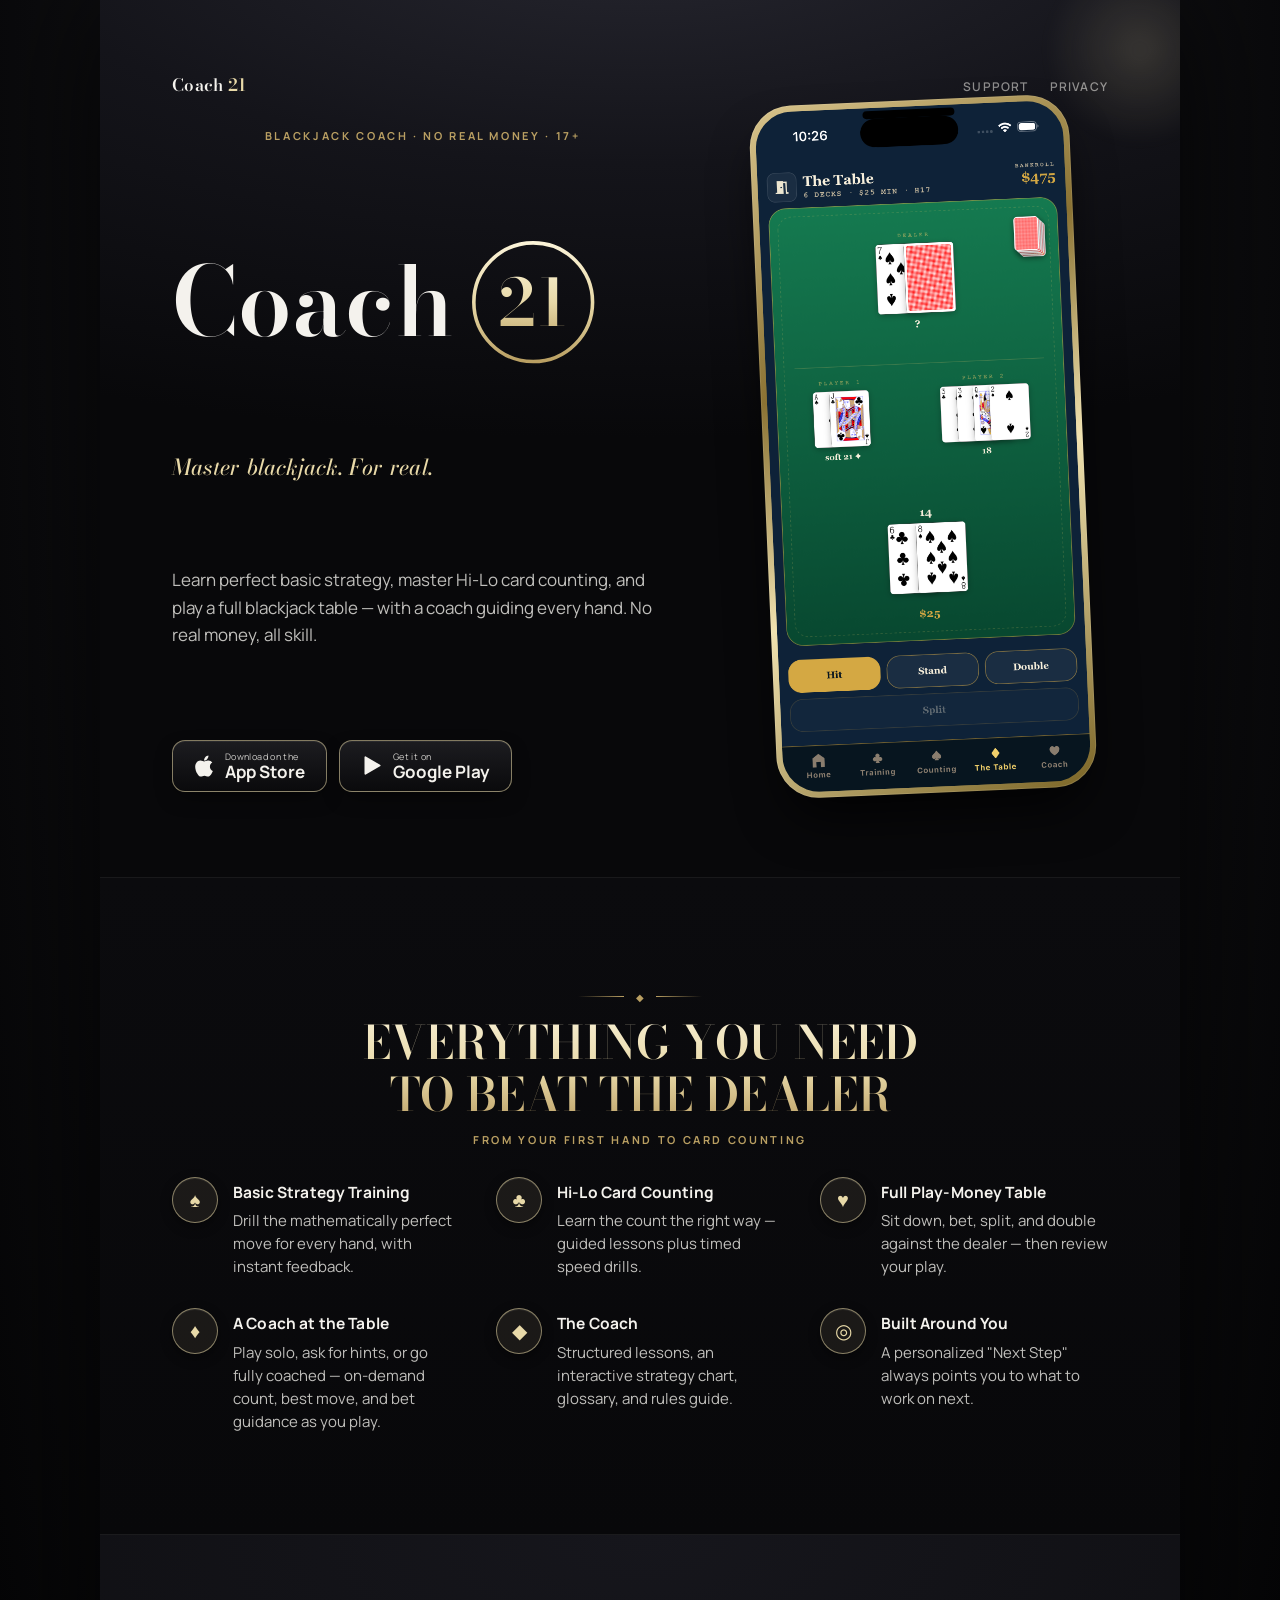
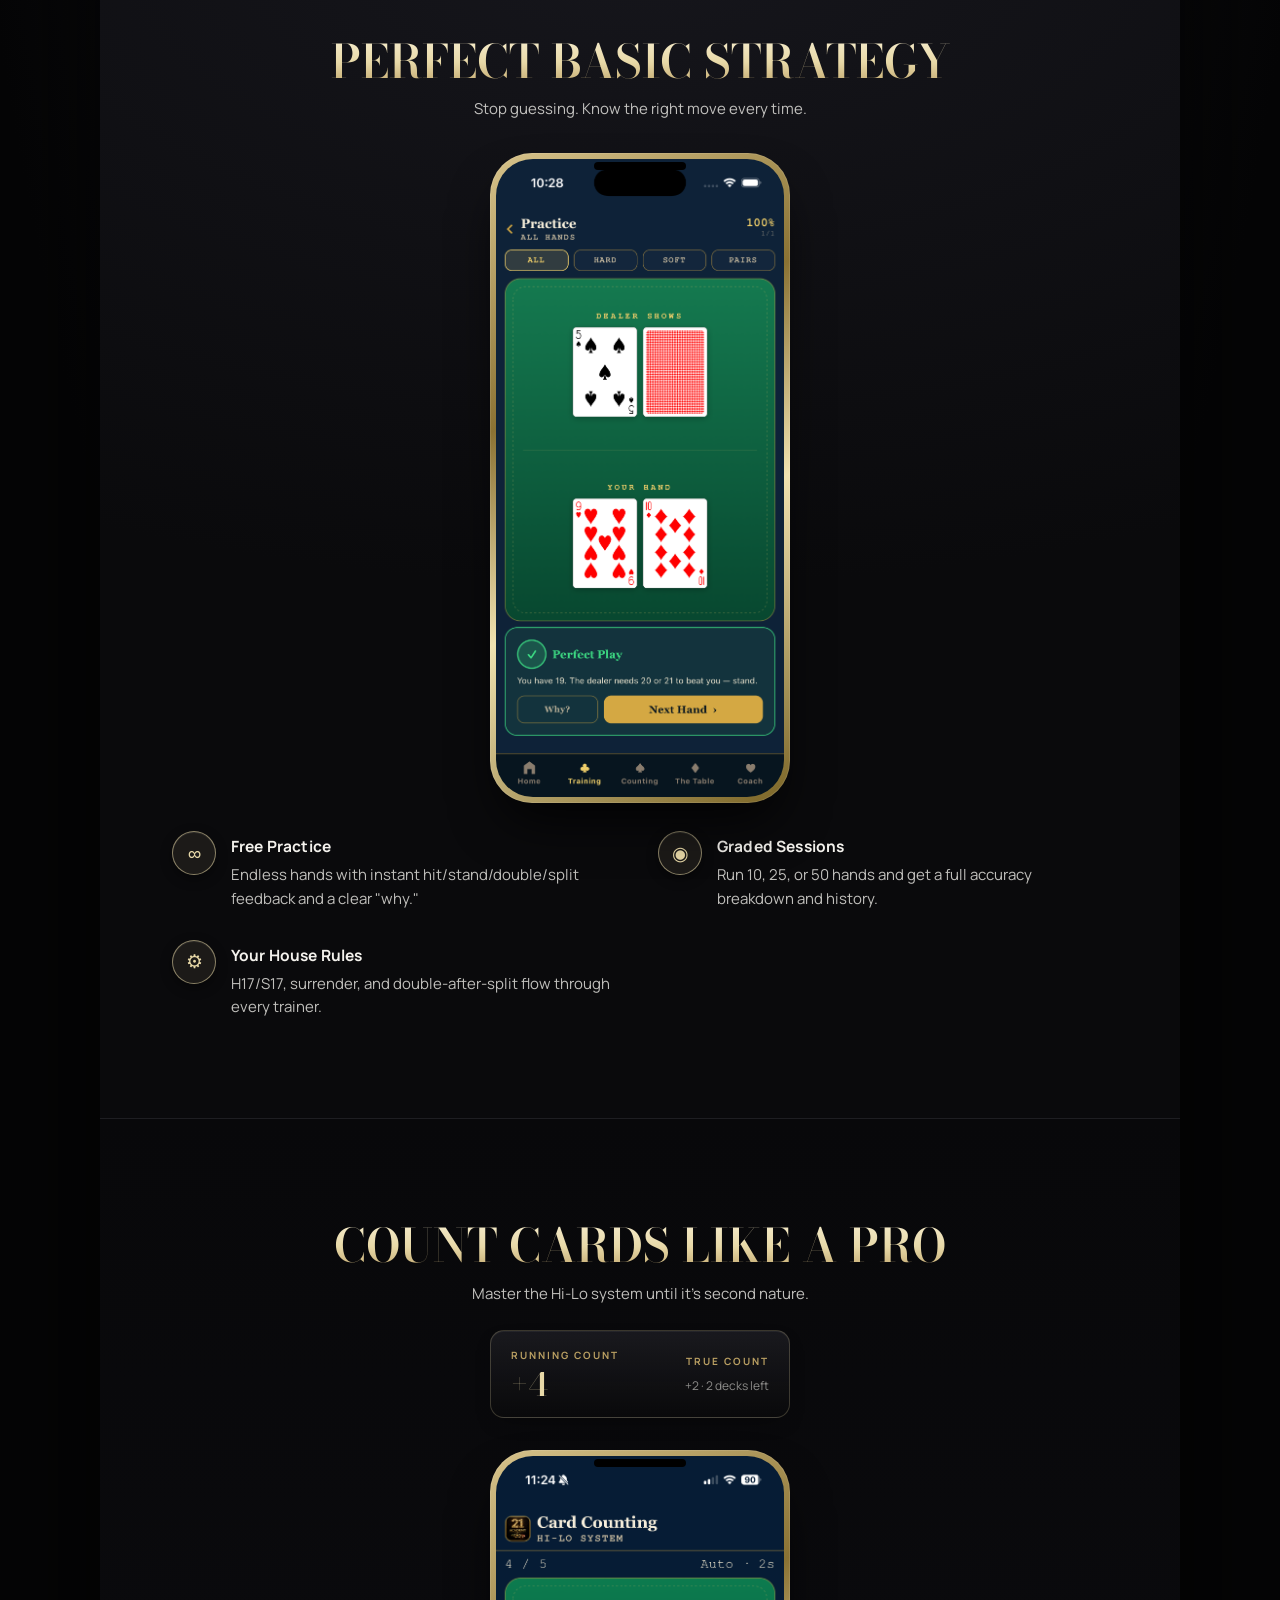
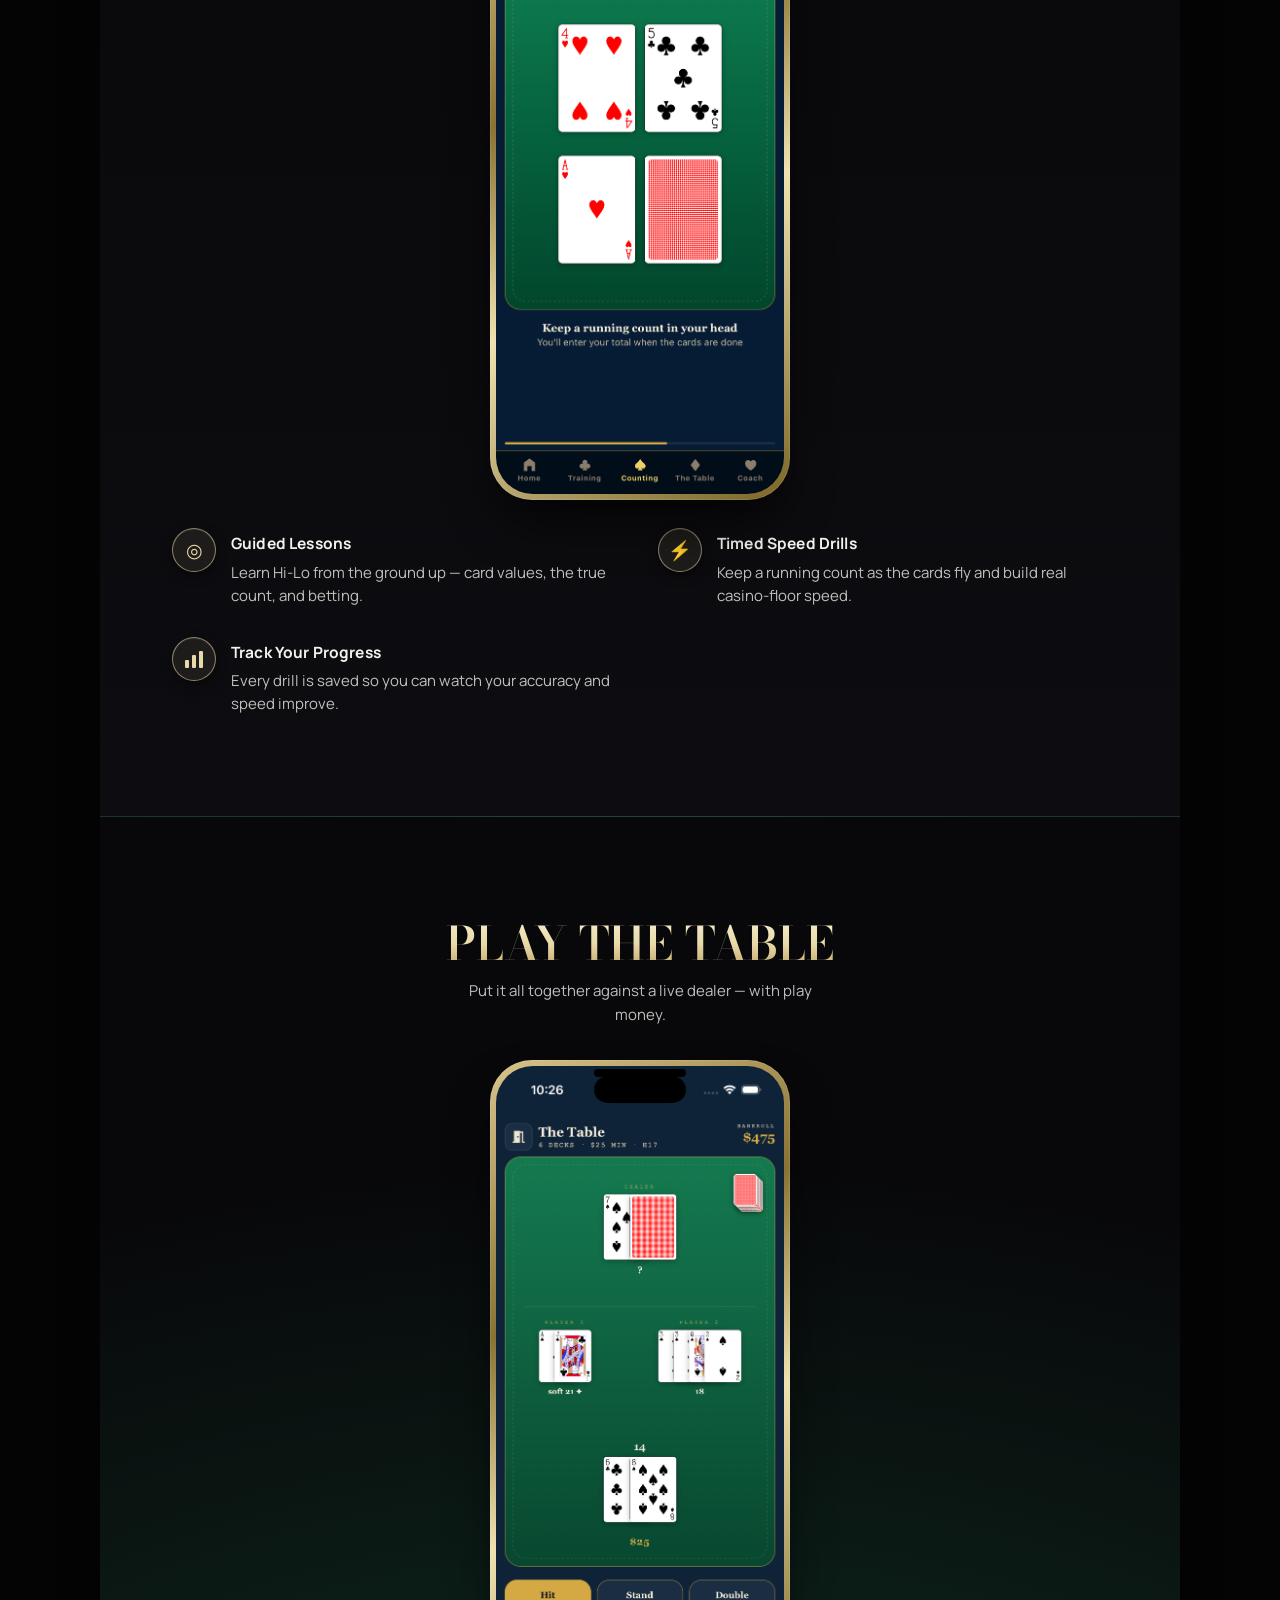
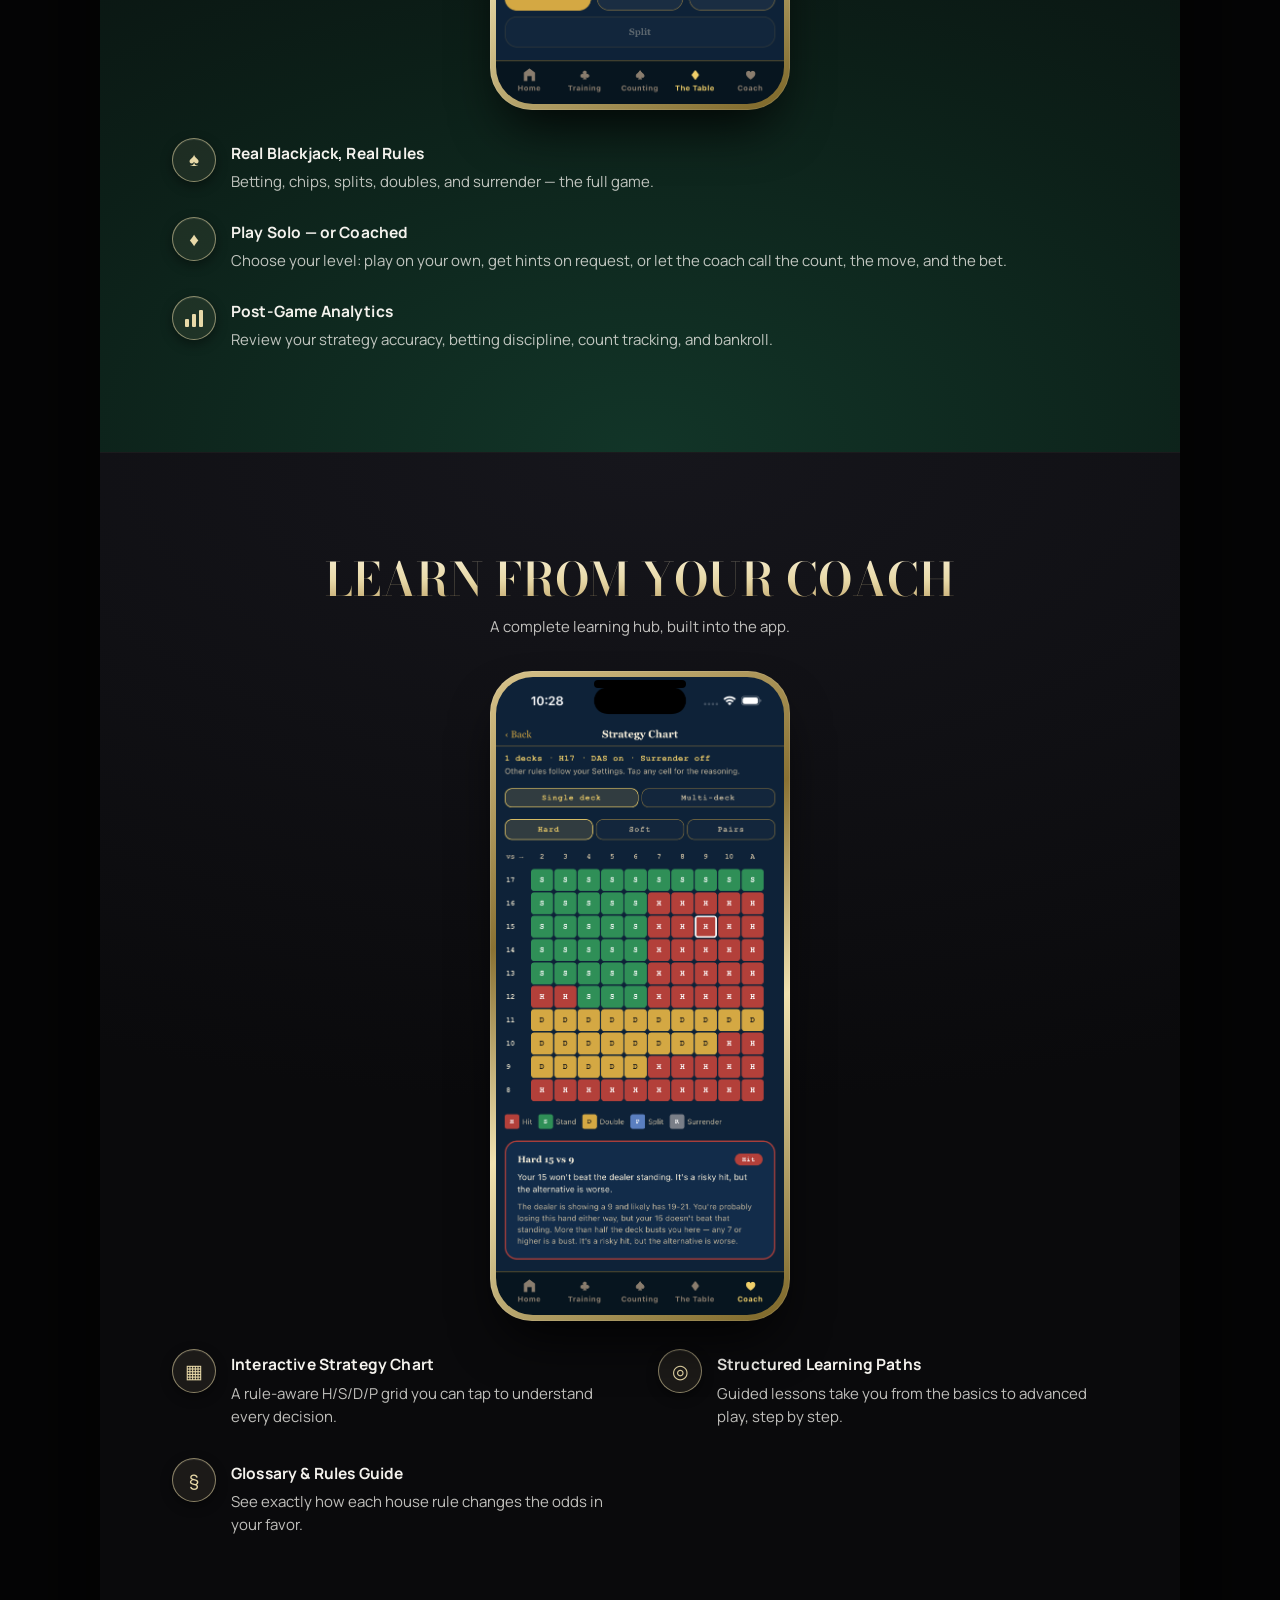
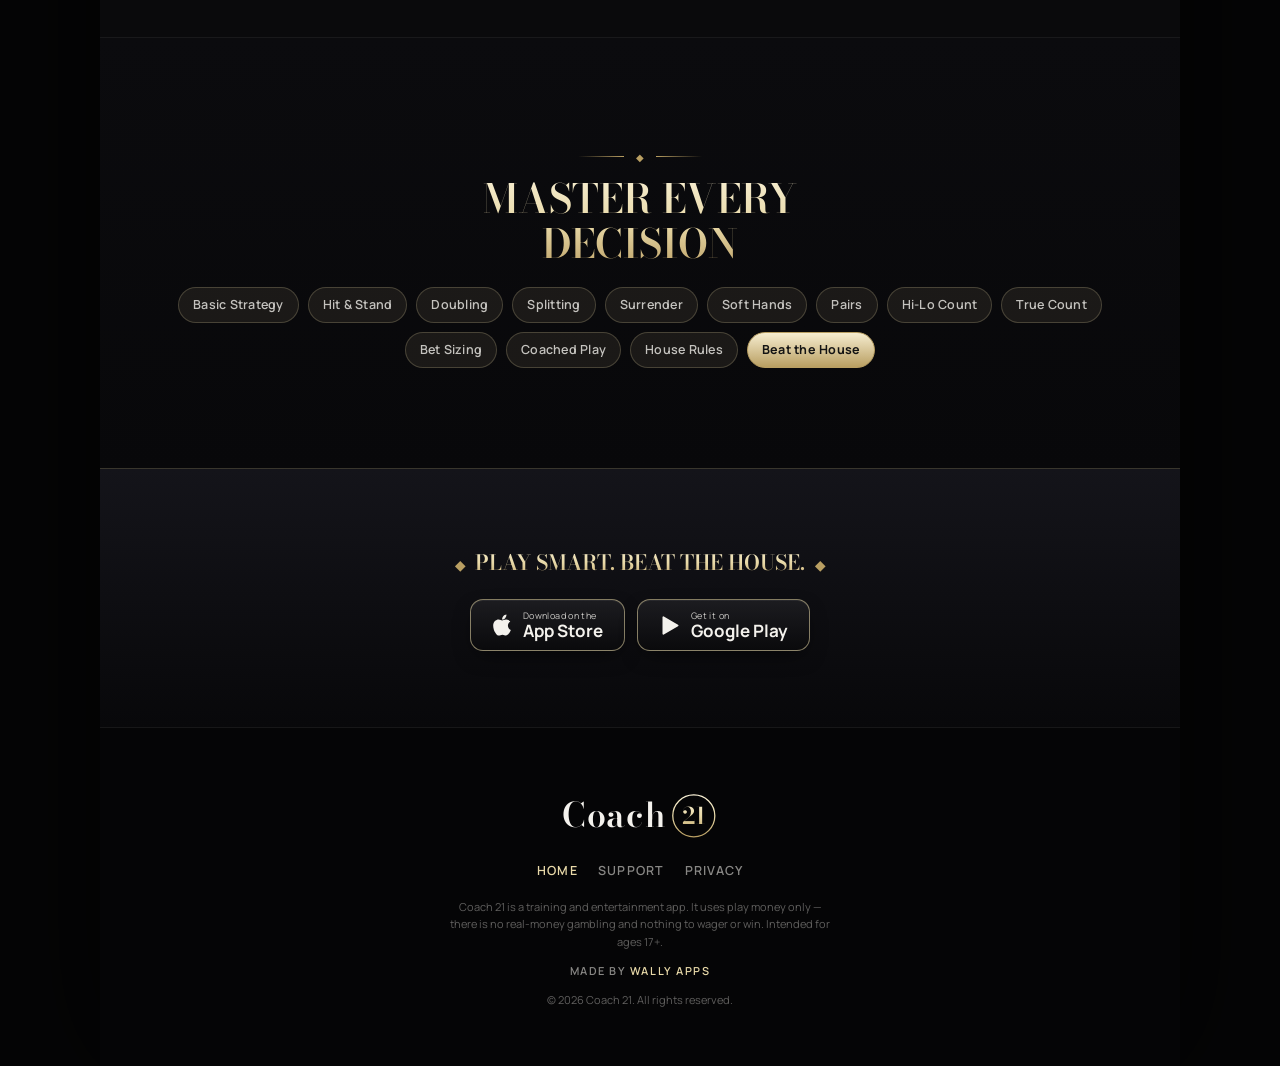
==== commit 44413d2a: "Fold the icon's ring-"21" into the wordmark; drop the redundant icon Seeing "21" in both the app ico" ====
--- a/index.html
+++ b/index.html
@@ -32,9 +32,7 @@
     <div class="hero-inner">
       <div class="eyebrow hero-eyebrow">Blackjack Coach · No Real Money · 17+</div>
 
-      <img class="mark hero-mark" src="images/app-icon.png" alt="Coach 21 app icon" />
-
-      <h1 class="h1-wordmark wordmark"><span class="co">Coach</span> <span class="num gold-foil">21</span></h1>
+      <h1 class="h1-wordmark wordmark"><span class="co">Coach</span><svg class="ring21" viewBox="0 0 120 120" role="img" aria-label="21"><defs><linearGradient id="f21a" x1="0" y1="0" x2="0" y2="1"><stop offset="0" stop-color="#FBF3D8"/><stop offset=".5" stop-color="#E8D9A8"/><stop offset="1" stop-color="#B99F62"/></linearGradient></defs><circle cx="60" cy="60" r="53" fill="none" stroke="url(#f21a)" stroke-width="3.2"/><text x="60" y="60" text-anchor="middle" dominant-baseline="central" font-family="'Bodoni Moda', Georgia, serif" font-weight="600" font-size="58" fill="url(#f21a)">21</text></svg></h1>
 
       <div class="subhead">Master blackjack. For real.</div>
 
@@ -314,8 +312,7 @@
 
   <!-- ============ FOOTER ============ -->
   <footer class="footer">
-    <img class="mark footer-mark" src="images/app-icon.png" alt="Coach 21 app icon" />
-    <div class="wordmark-lg wordmark"><span class="co">Coach</span> <span class="num">21</span></div>
+    <div class="wordmark-lg wordmark"><span class="co">Coach</span><svg class="ring21" viewBox="0 0 120 120" role="img" aria-label="21"><defs><linearGradient id="f21b" x1="0" y1="0" x2="0" y2="1"><stop offset="0" stop-color="#FBF3D8"/><stop offset=".5" stop-color="#E8D9A8"/><stop offset="1" stop-color="#B99F62"/></linearGradient></defs><circle cx="60" cy="60" r="53" fill="none" stroke="url(#f21b)" stroke-width="3.2"/><text x="60" y="60" text-anchor="middle" dominant-baseline="central" font-family="'Bodoni Moda', Georgia, serif" font-weight="600" font-size="58" fill="url(#f21b)">21</text></svg></div>
     <nav>
       <a href="index.html" class="current">Home</a>
       <a href="support.html">Support</a>
--- a/styles.css
+++ b/styles.css
@@ -125,23 +125,6 @@
   }
 }
 
-/* ---- The "21" ring mark (app icon) ---- */
-.mark {
-  display: block;
-  border-radius: 24%;
-  box-shadow:
-    0 10px 30px -8px rgba(0, 0, 0, 0.8),
-    0 0 0 1px var(--border-gold);
-}
-.mark.hero-mark {
-  width: 88px; height: 88px;
-  margin: 0 auto 2px;
-}
-.mark.footer-mark {
-  width: 54px; height: 54px;
-  margin: 0 auto 18px;
-}
-
 /* ---- Wordmark lockup: "Coach 21" ---- */
 .wordmark {
   font-family: var(--serif);
@@ -150,6 +133,15 @@
 }
 .wordmark .co { color: var(--text); }
 .wordmark .num { color: var(--gold); }
+
+/* The "21" rendered as the app-icon ring mark, sized to the wordmark letters.
+   Folds the brand mark into the name so we don't repeat "21" (icon + text). */
+.ring21 {
+  height: 1.4em;
+  width: auto;
+  vertical-align: -0.35em;
+  margin-left: 0.12em;
+}
 
 /* ---- Flourish divider ---- */
 .flourish {
@@ -259,8 +251,8 @@
 .h1-wordmark {
   font-family: var(--serif);
   font-weight: 600;
-  font-size: 62px;
-  line-height: 1.04;
+  font-size: 50px;
+  line-height: 1.1;
   letter-spacing: 0.005em;
   margin: 10px 0 14px;
 }
@@ -685,8 +677,7 @@
   .section.hero { padding: 52px 48px 66px; }
   .section.cta-band { padding: 60px 48px; }
 
-  .mark.hero-mark { width: 104px; height: 104px; }
-  .h1-wordmark { font-size: 92px; }
+  .h1-wordmark { font-size: 76px; }
   .h2 { font-size: 40px; }
   .h2.small { font-size: 34px; }
   .h1-doc { font-size: 56px; }
@@ -703,8 +694,6 @@
     text-align: left;
   }
   .section.hero .hero-inner > .eyebrow,
-  .section.hero .hero-inner > .mark,
-  .section.hero .hero-inner > .flourish,
   .section.hero .hero-inner > .h1-wordmark,
   .section.hero .hero-inner > .subhead,
   .section.hero .hero-inner > .tagline,
@@ -712,12 +701,10 @@
     grid-column: 1;
     justify-self: start;
   }
-  .section.hero .hero-inner > .mark { margin-left: 0; }
-  .section.hero .hero-inner > .flourish { margin-left: 0; }
   .section.hero .hero-inner > .tagline { margin-left: 0; }
   .section.hero .hero-inner > .phone {
     grid-column: 2;
-    grid-row: 1 / span 6;
+    grid-row: 1 / span 5;
     margin: 0;
     justify-self: center;
   }
@@ -755,8 +742,7 @@
   .section.hero { padding: 72px 72px 84px; }
   .section.cta-band { padding: 76px 72px; }
 
-  .mark.hero-mark { width: 116px; height: 116px; }
-  .h1-wordmark { font-size: 116px; }
+  .h1-wordmark { font-size: 96px; }
   .h2 { font-size: 46px; }
   .h2.small { font-size: 40px; }
   .h1-doc { font-size: 70px; }
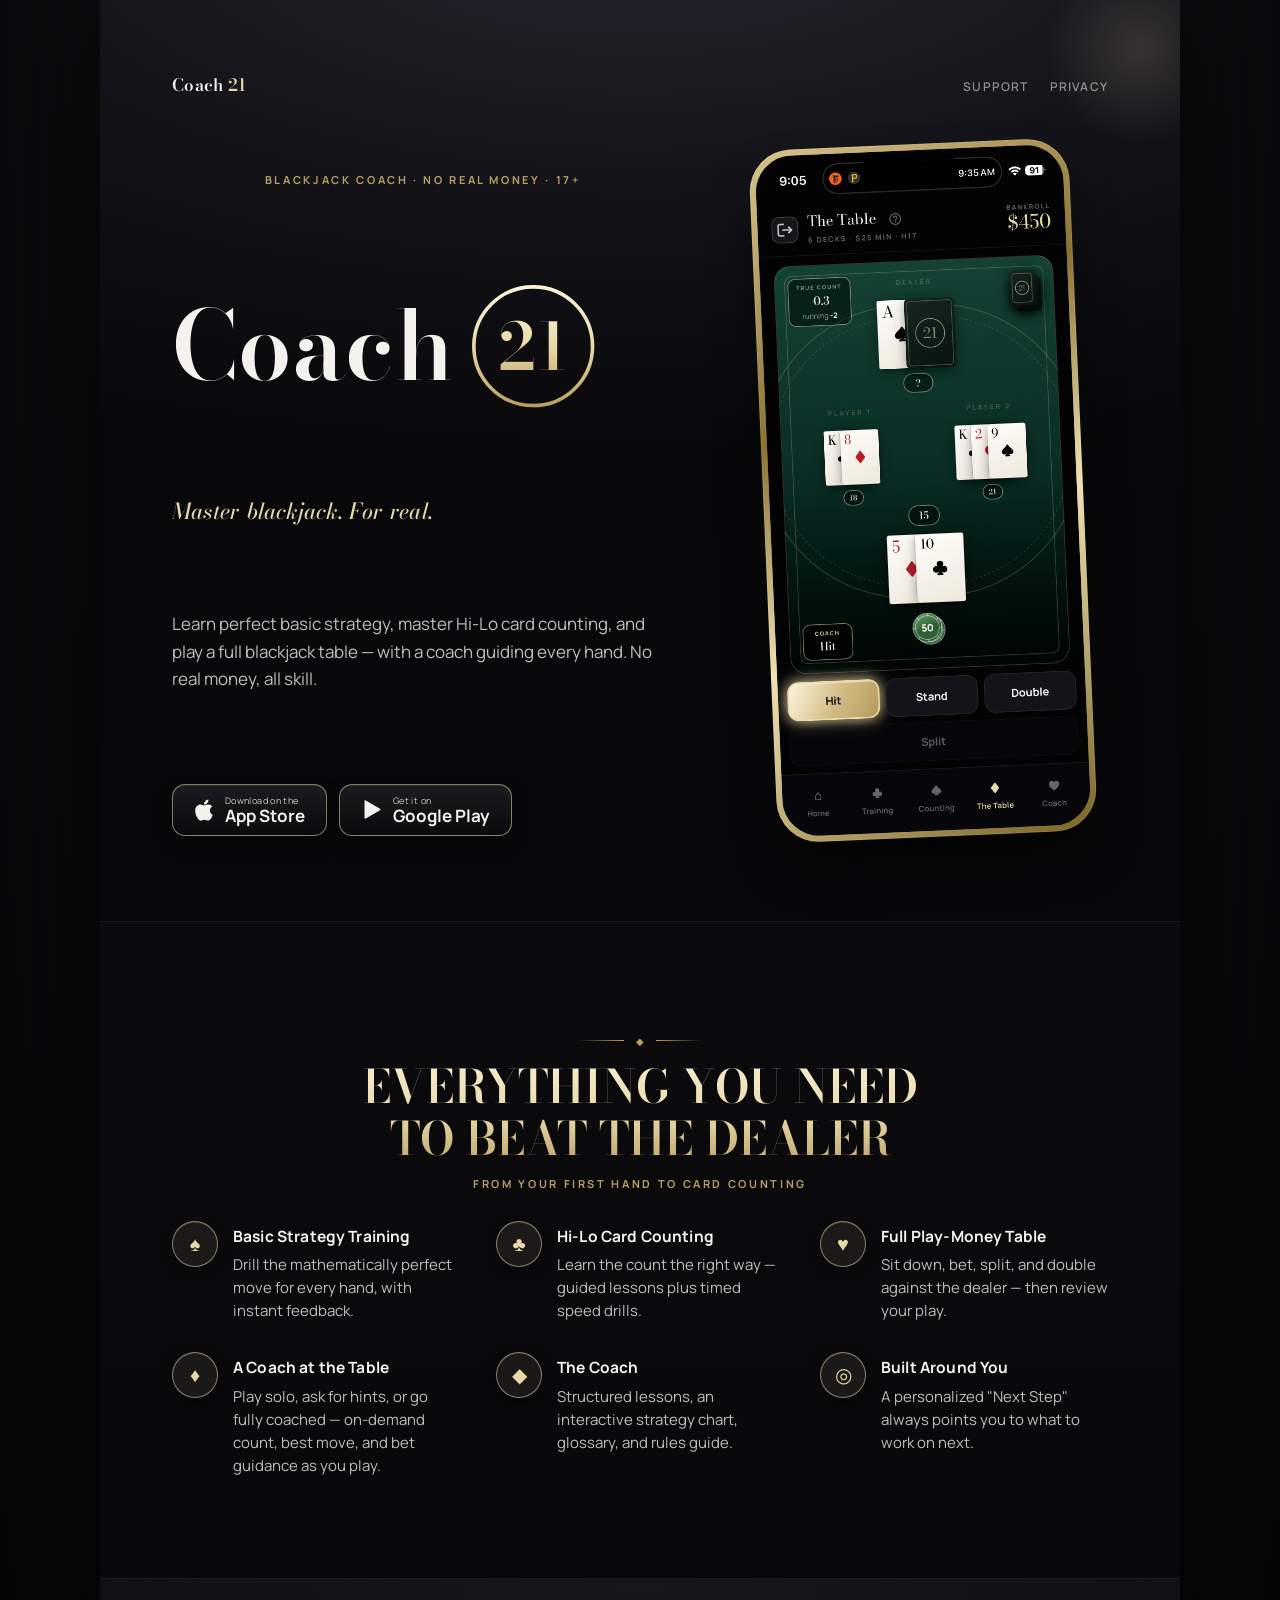
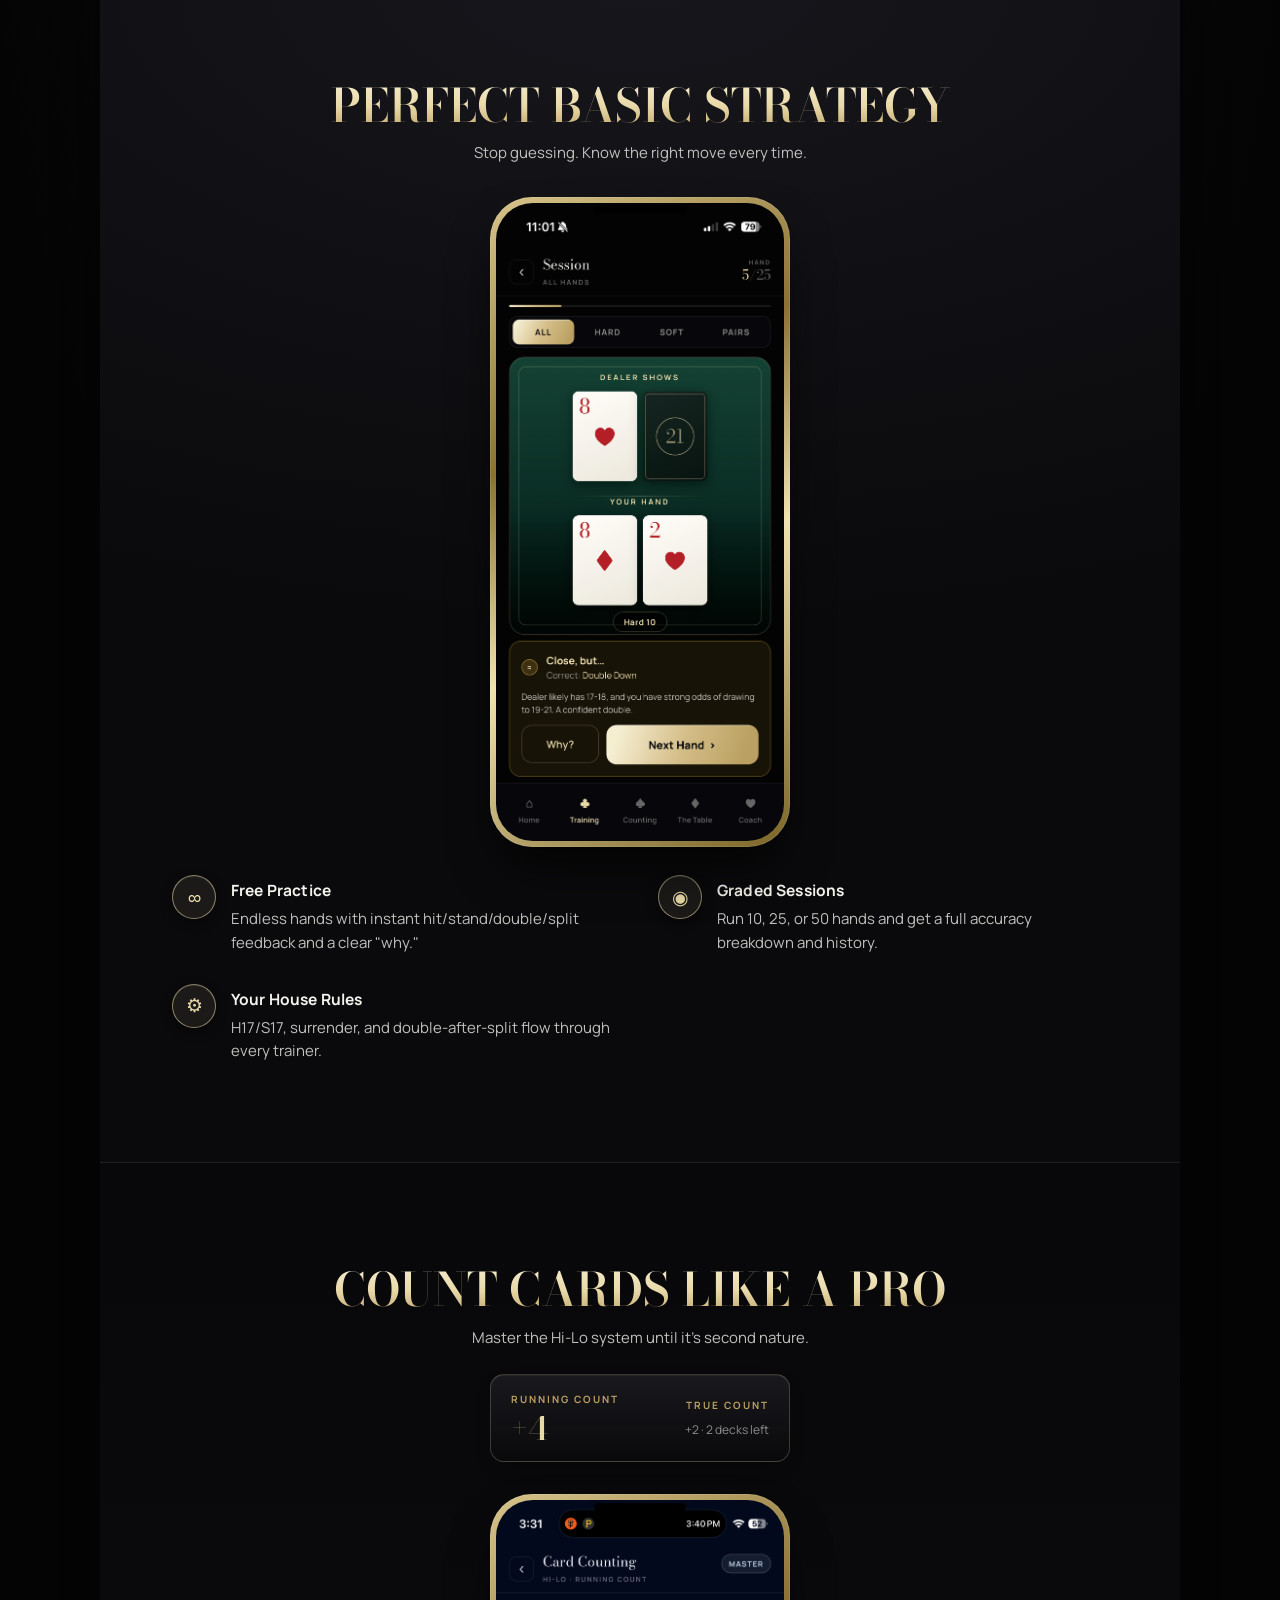
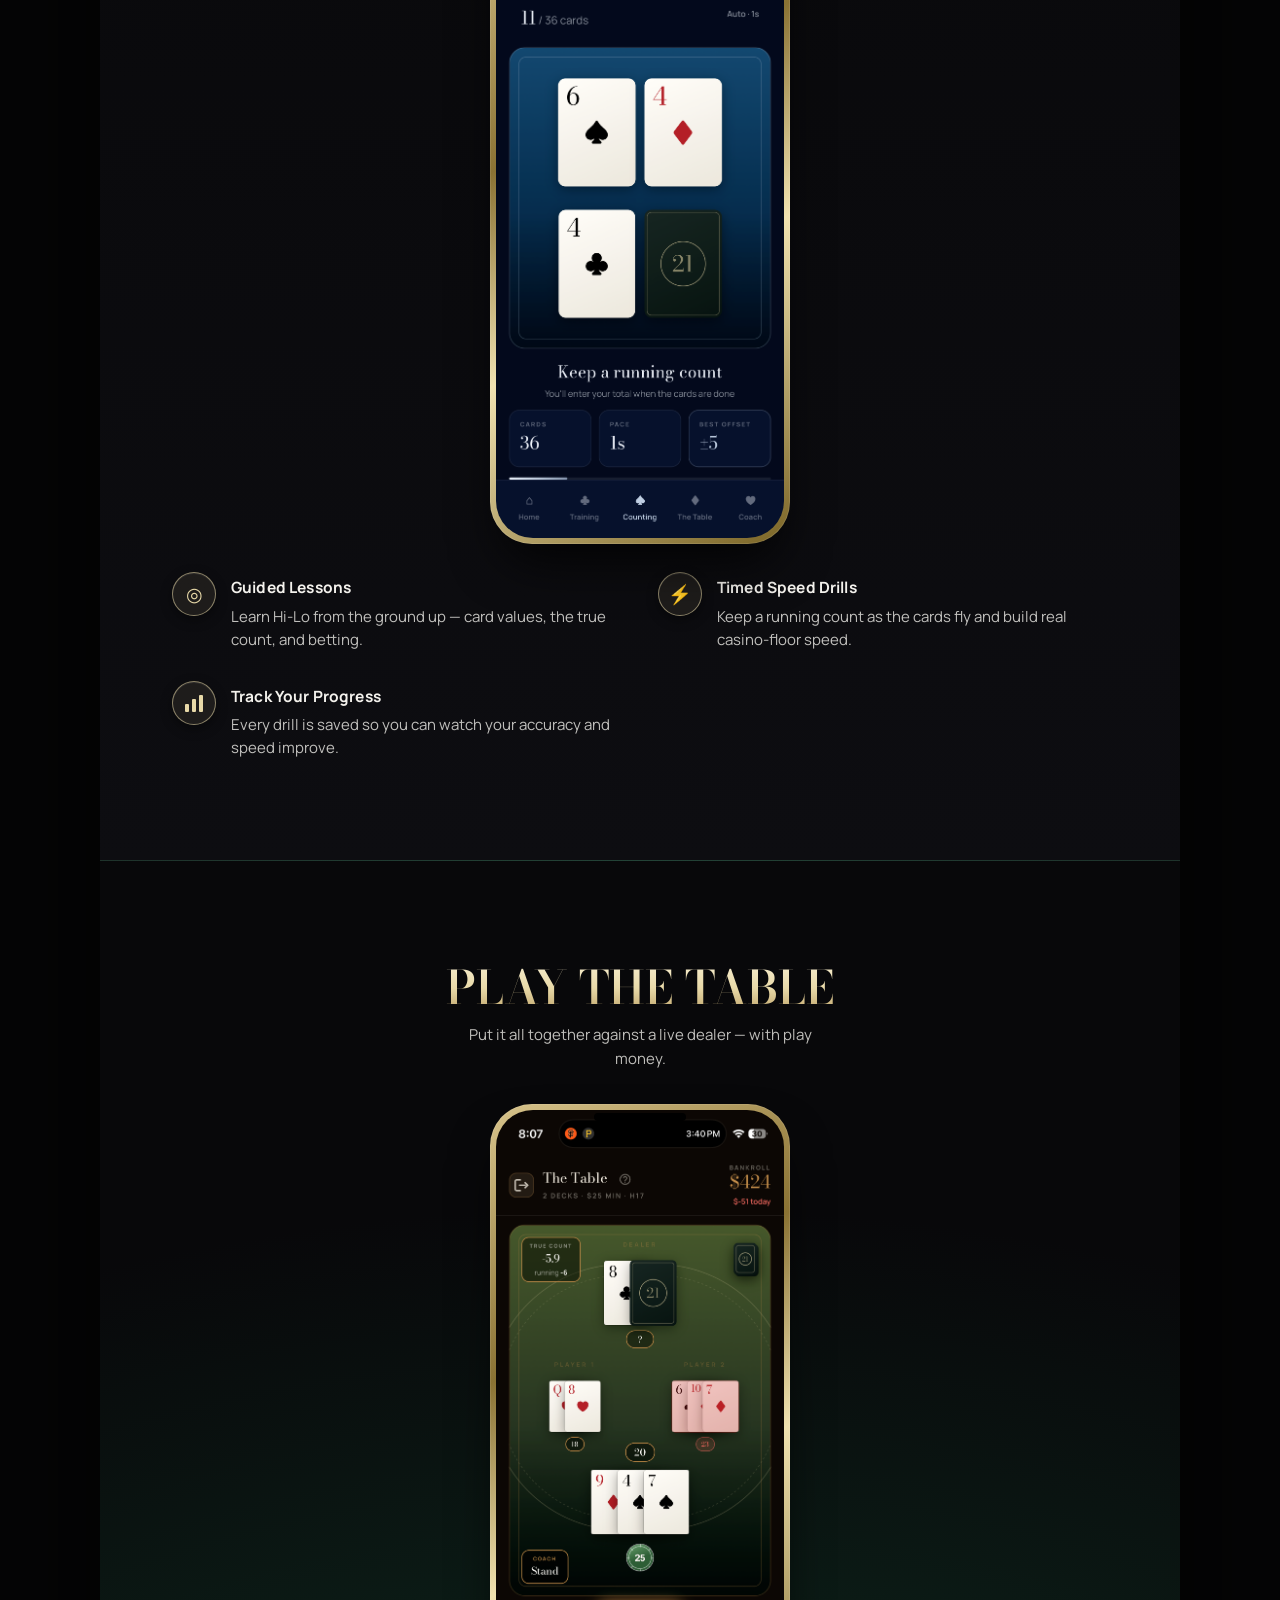
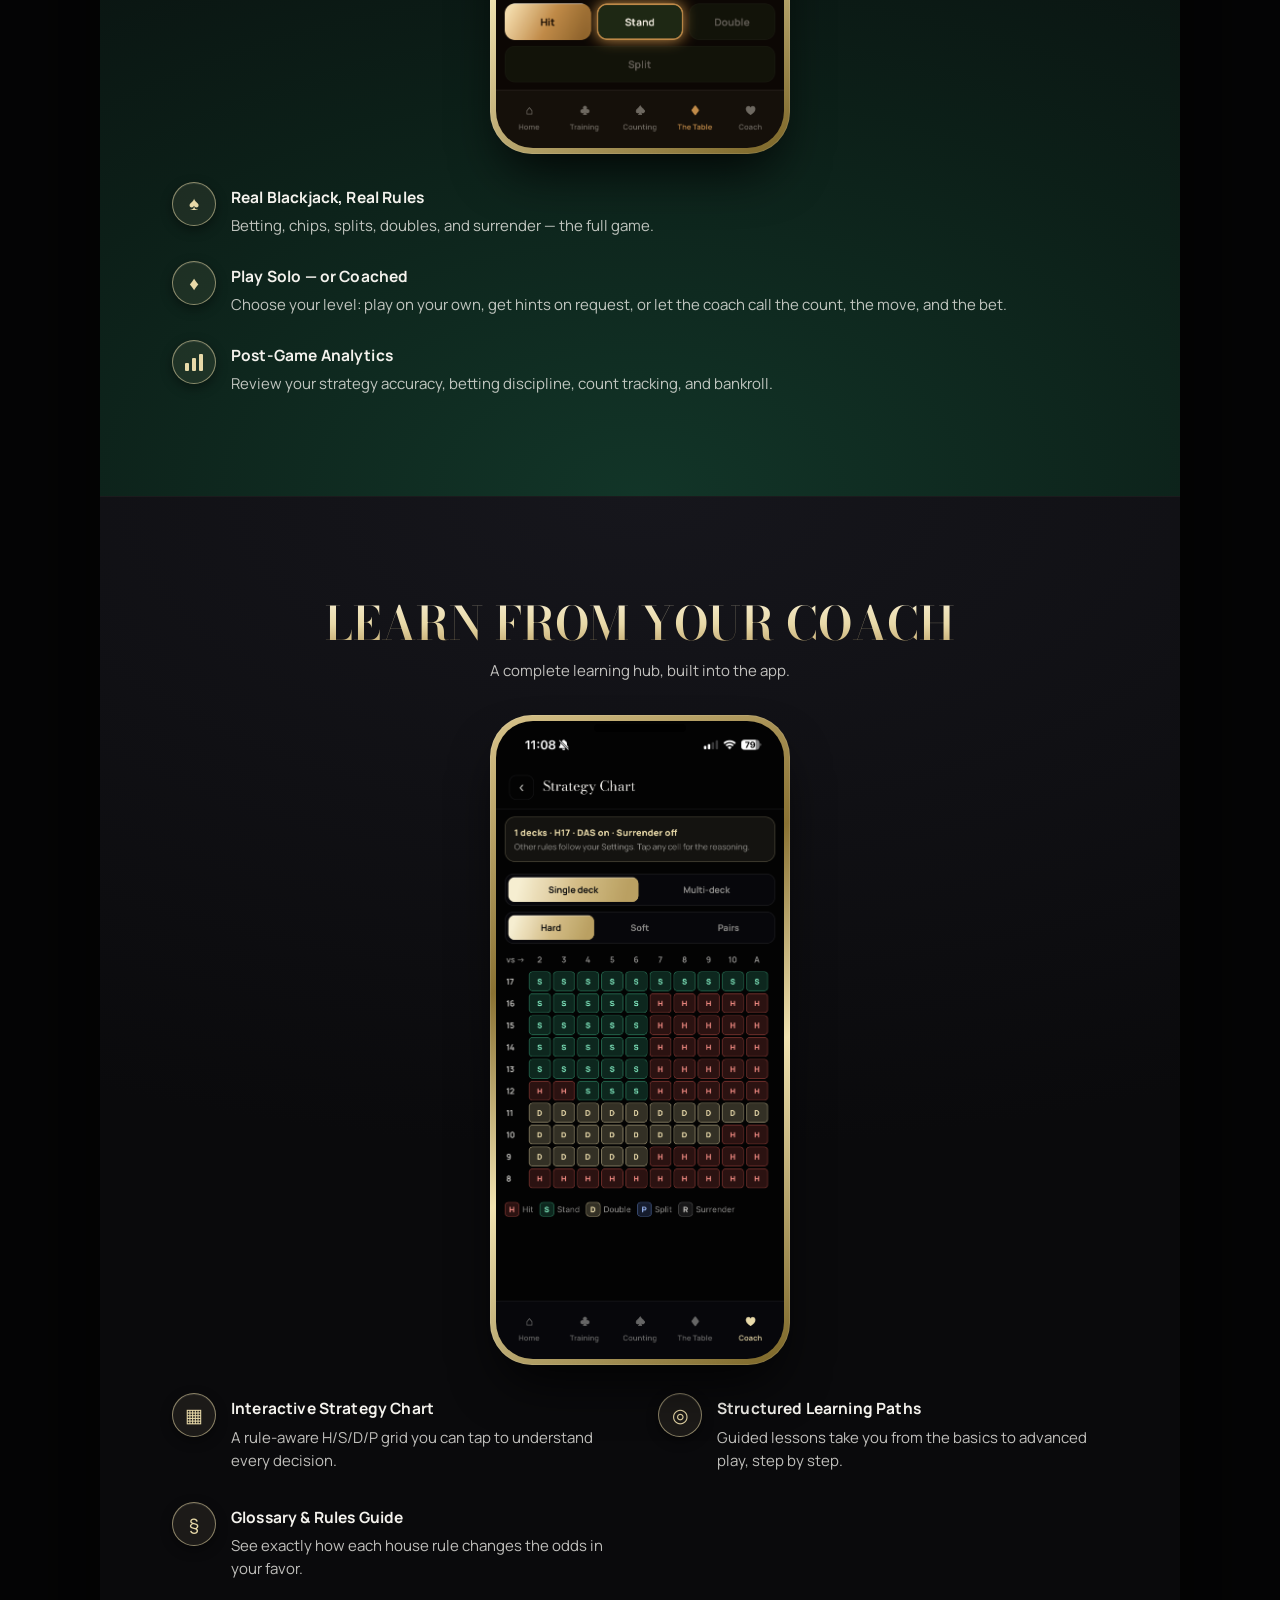
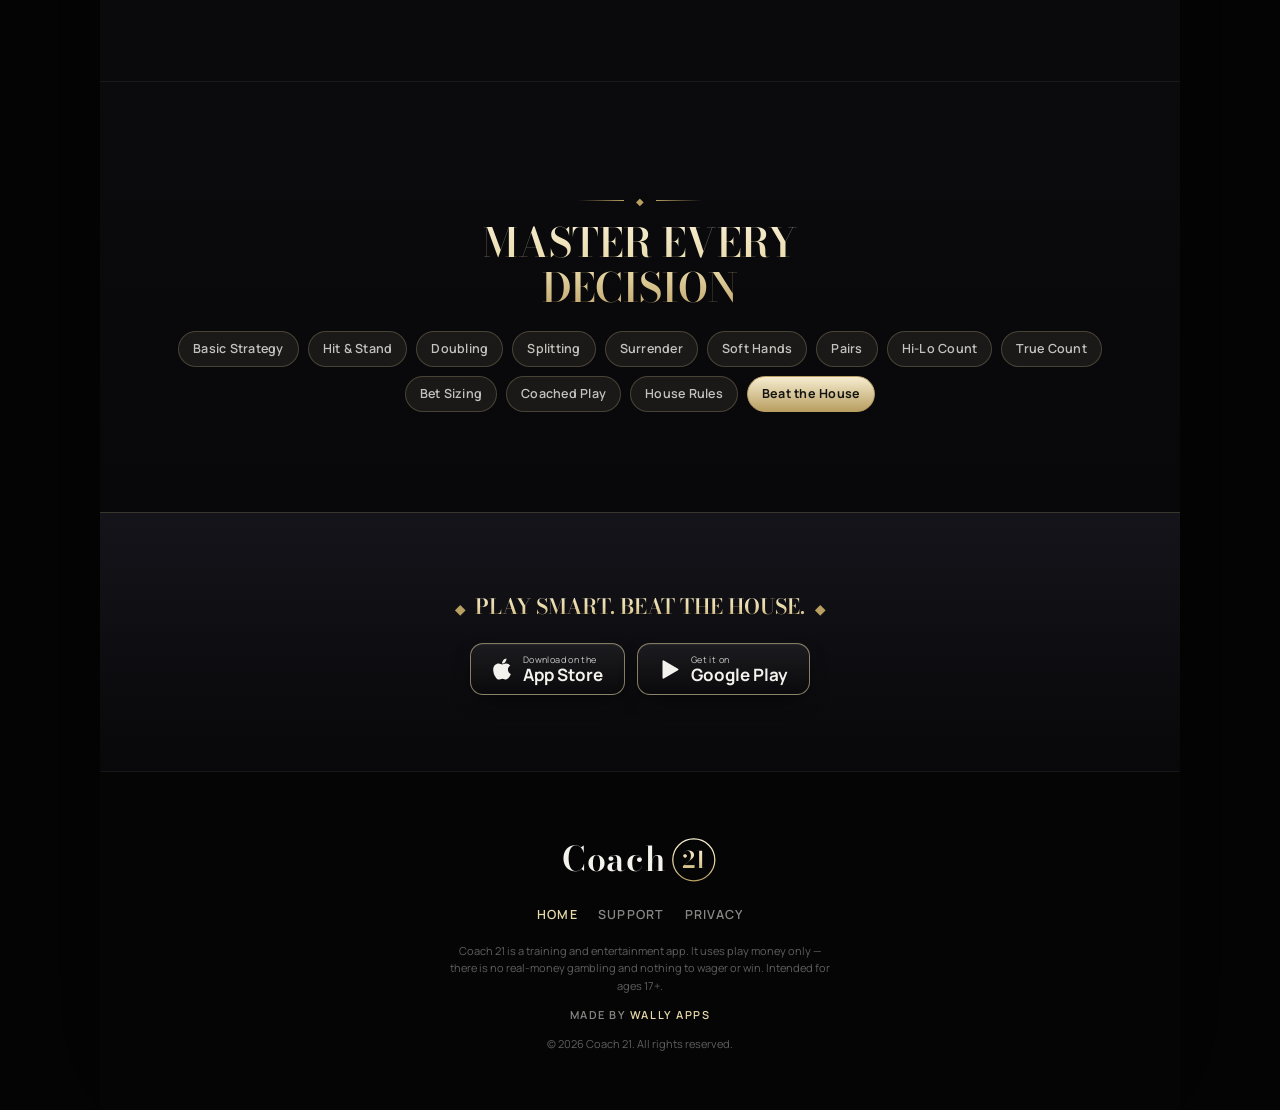
==== commit c0d1539f: "Swap in redesigned screenshots; give hero its own; fix header overlap - Replace all five screenshots" ====
--- a/index.html
+++ b/index.html
@@ -49,10 +49,10 @@
         </a>
       </div>
 
-      <div class="phone float" role="img" aria-label="Coach 21 play-money table">
+      <div class="phone float" role="img" aria-label="Coach 21 home dashboard">
         <div class="island" aria-hidden="true"></div>
         <div class="screen">
-          <img src="images/screenshot-table.png" alt="Coach 21 play-money blackjack table" />
+          <img src="images/screenshot-home.png" alt="Coach 21 home dashboard" />
         </div>
       </div>
     </div>
--- a/styles.css
+++ b/styles.css
@@ -685,12 +685,15 @@
   .tagline, .sub { max-width: 460px; font-size: 16px; }
   .feature-body { font-size: 15px; }
 
-  /* Hero: text + phone side-by-side */
+  /* Hero: text + phone side-by-side. The phone is taller than the text
+     column, so centering it makes its (tilted, floating) top ride up into
+     the header — push the whole grid down to keep clear of the nav. */
   .section.hero .hero-inner {
     display: grid;
     grid-template-columns: 1.15fr 0.85fr;
     align-items: center;
     gap: 44px;
+    margin-top: 44px;
     text-align: left;
   }
   .section.hero .hero-inner > .eyebrow,
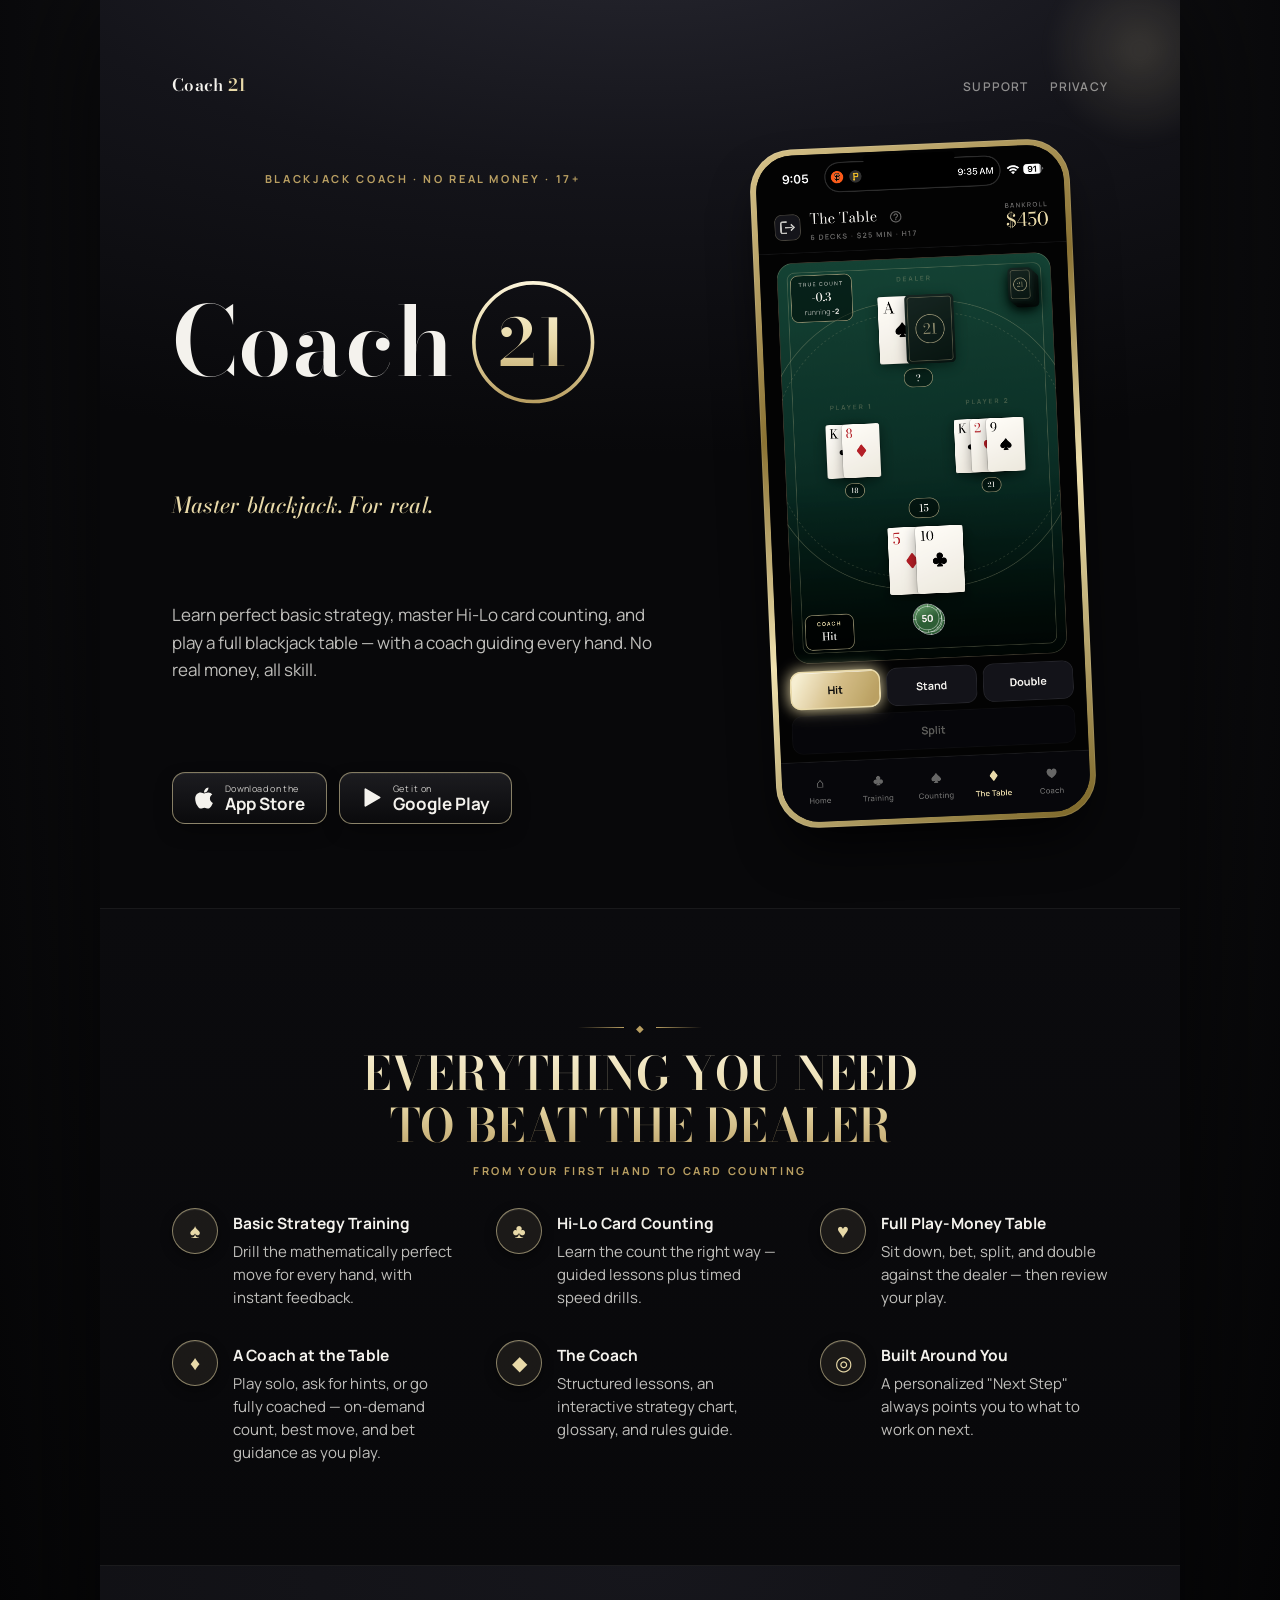
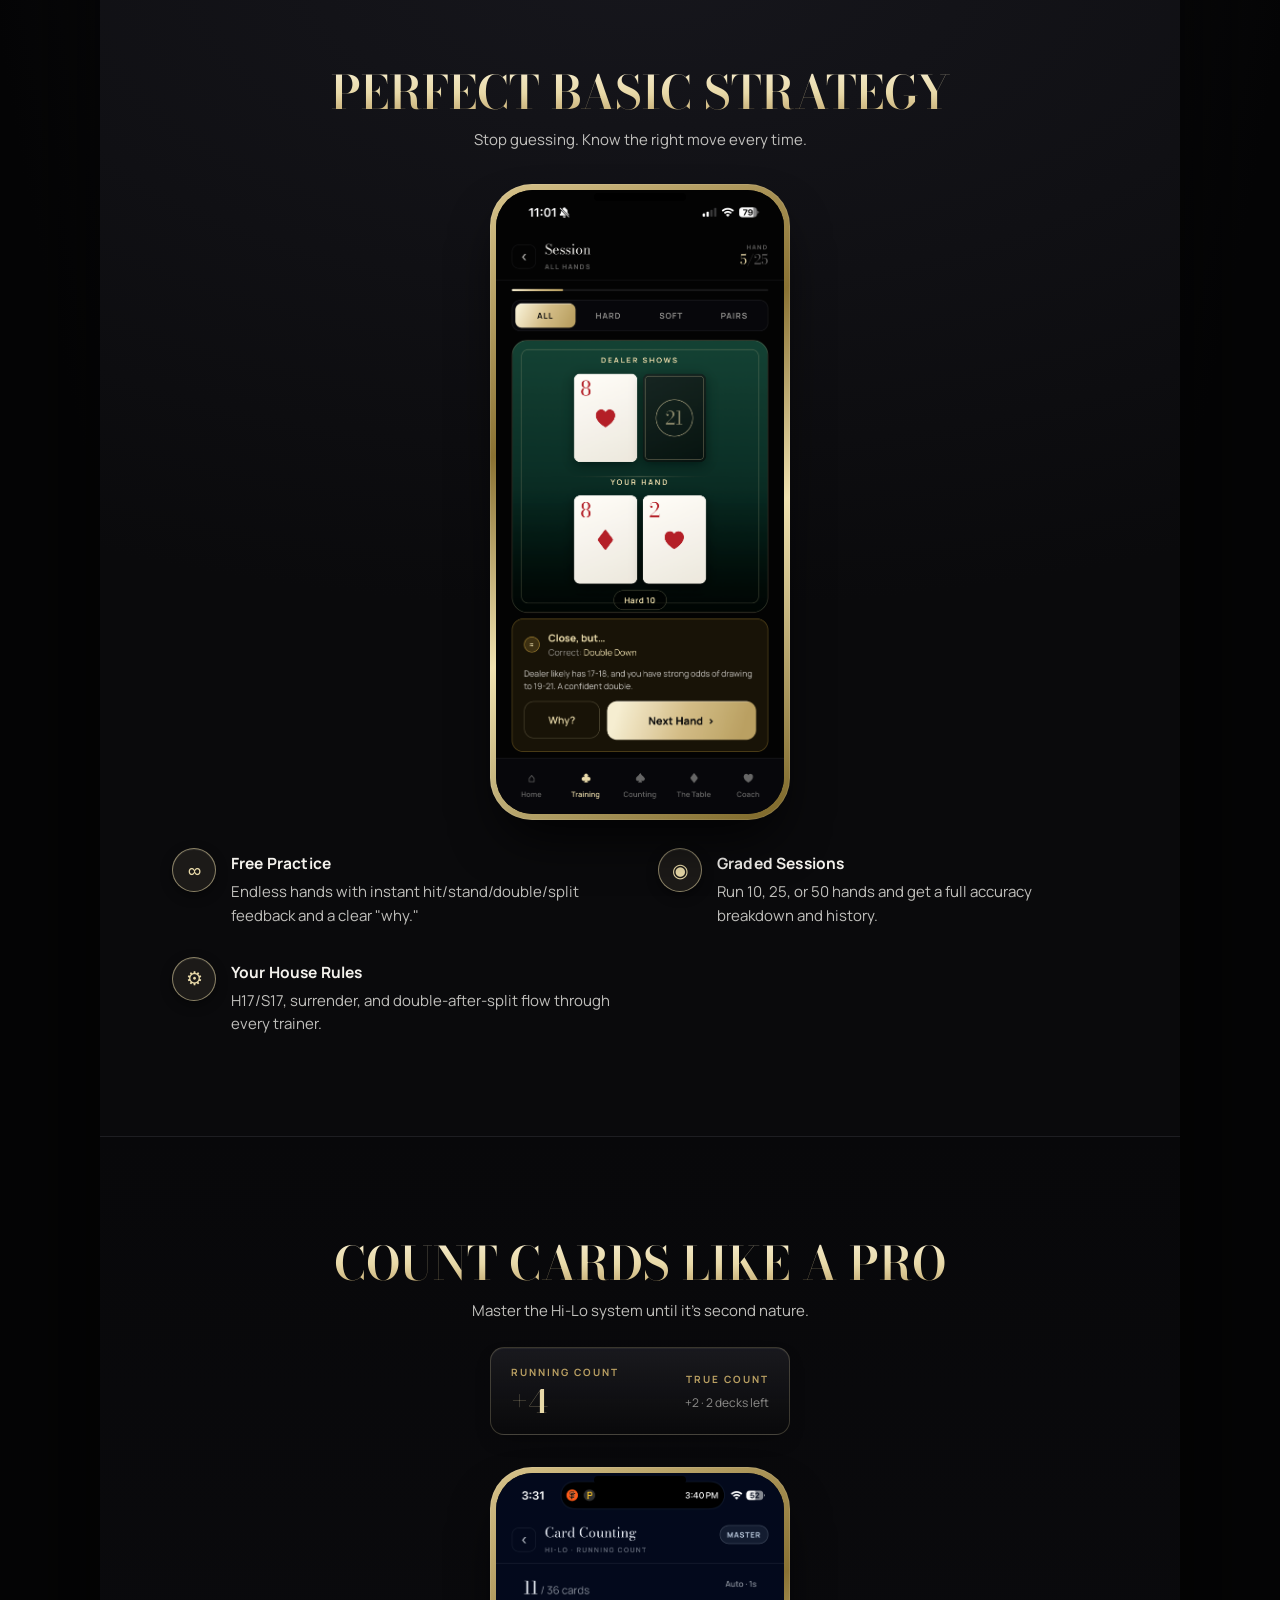
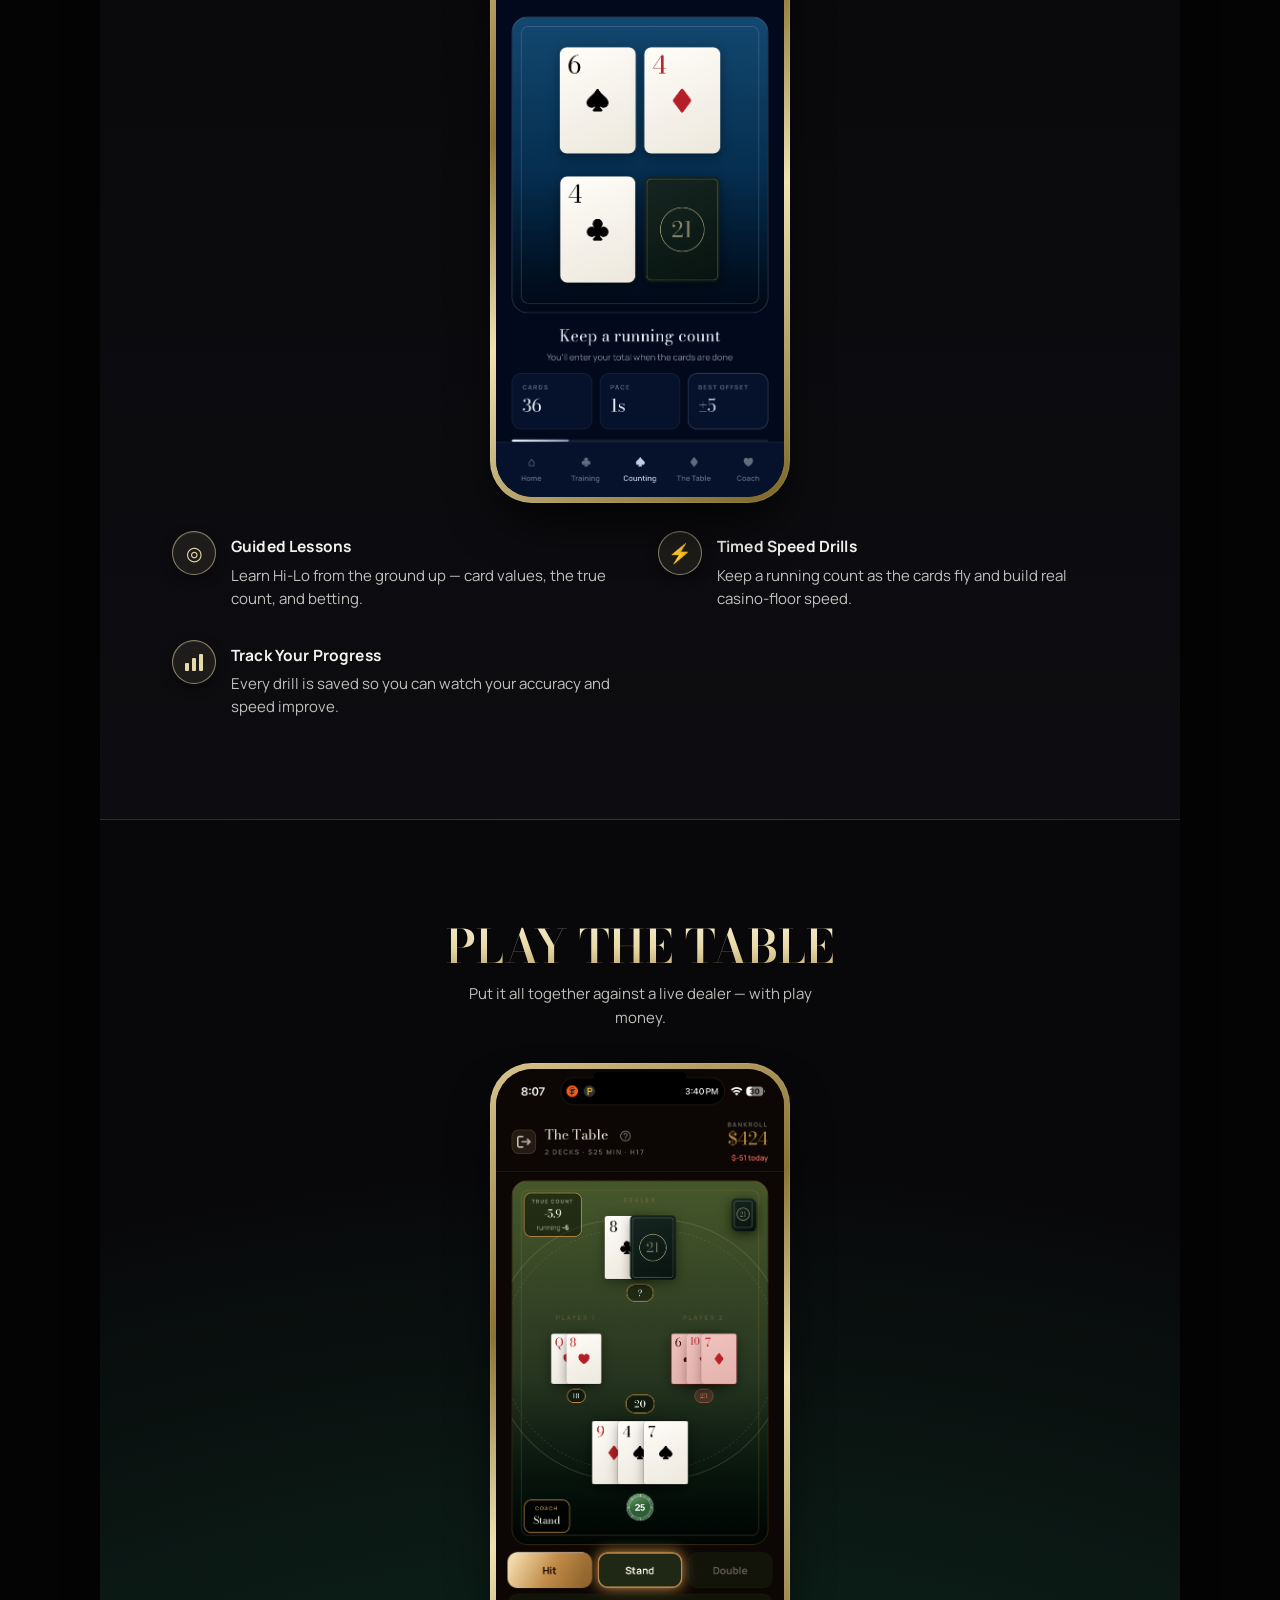
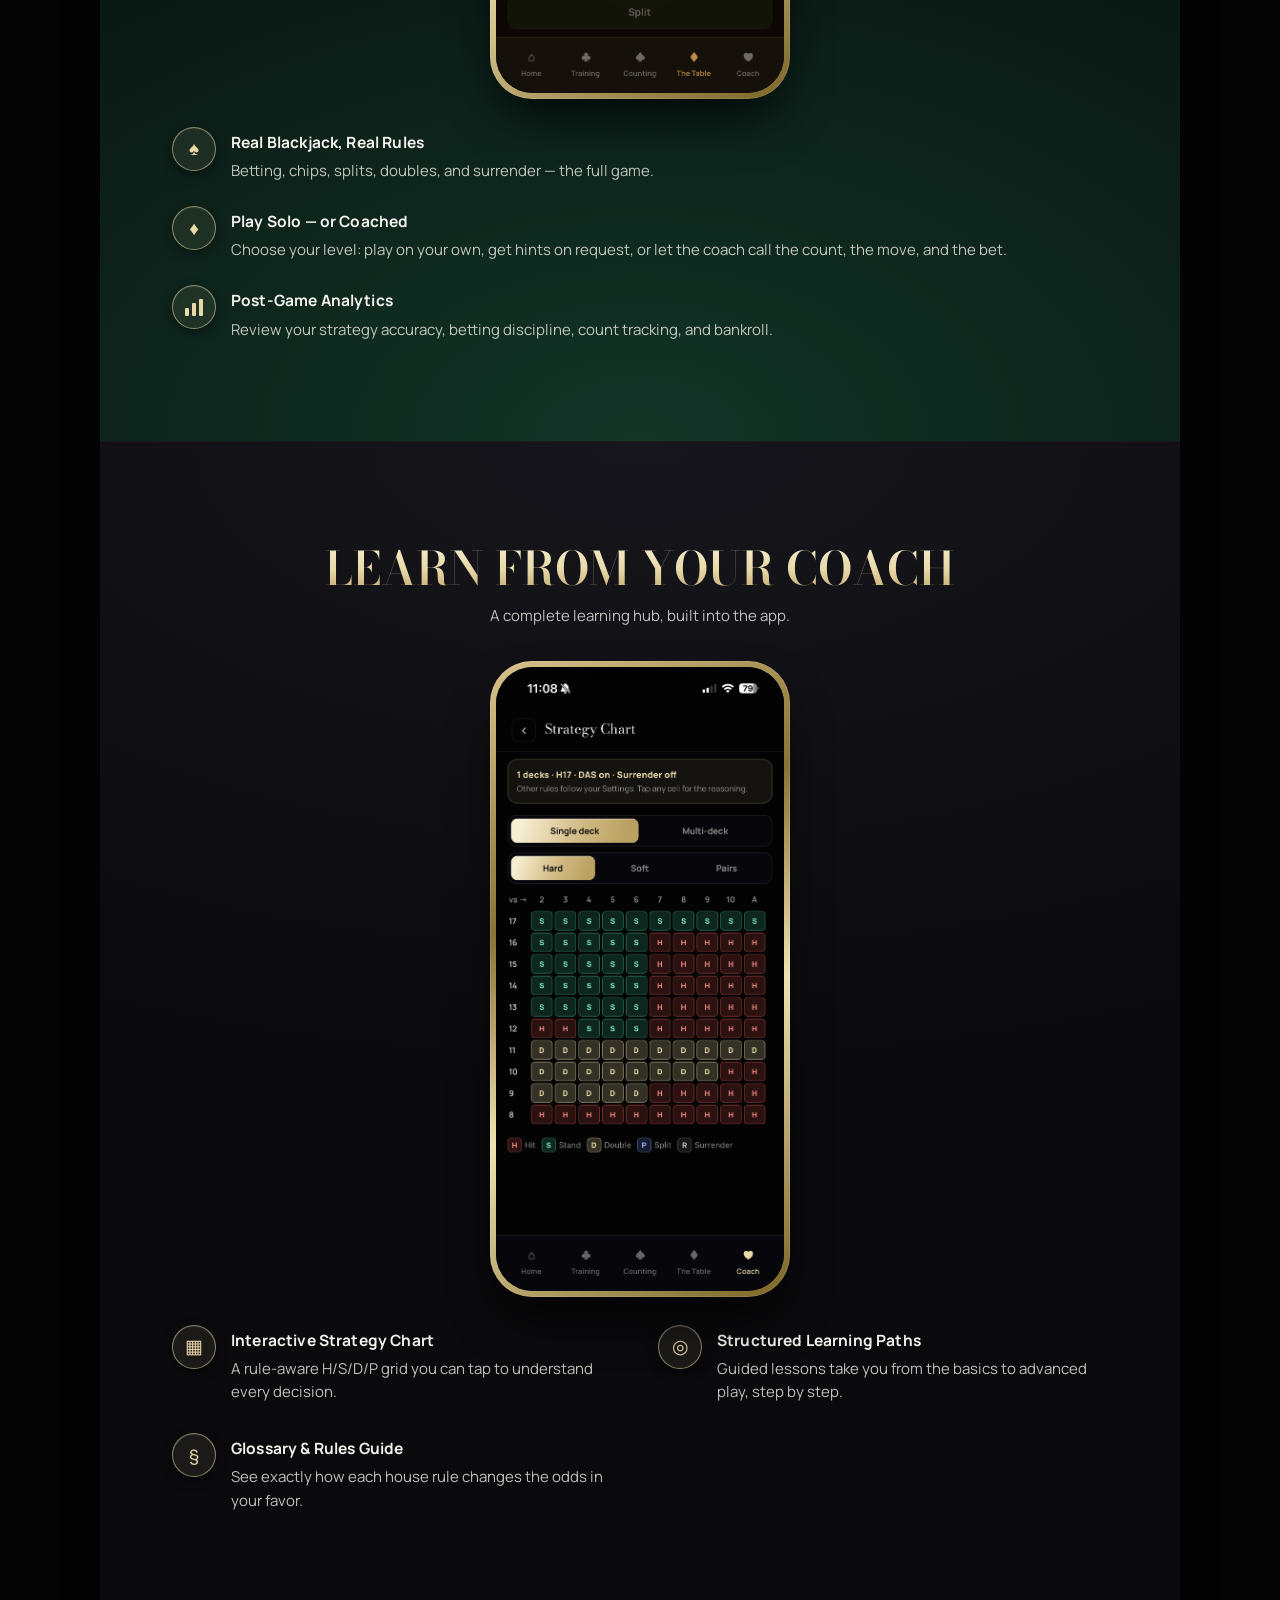
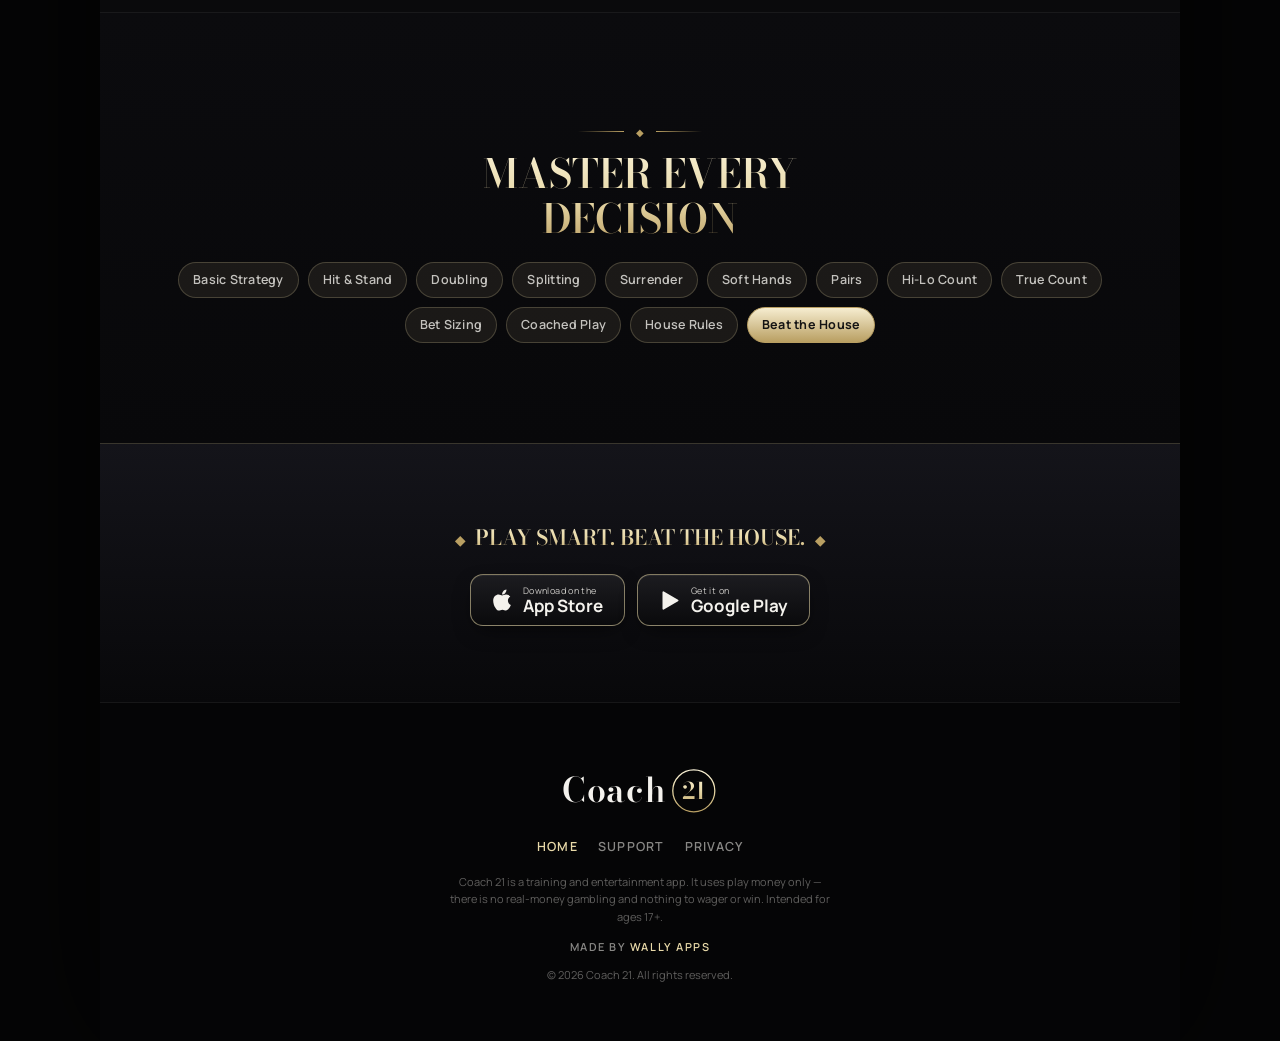
==== commit ab9bca73: "Site: fix phone-frame media overflow on iOS (WebKit) iPhone browsers (all WebKit) don't treat an asp" ====
--- a/index.html
+++ b/index.html
@@ -11,7 +11,7 @@
 <link rel="preconnect" href="https://fonts.googleapis.com" />
 <link rel="preconnect" href="https://fonts.gstatic.com" crossorigin />
 <link href="https://fonts.googleapis.com/css2?family=Bodoni+Moda:ital,opsz,wght@0,6..96,400..700;1,6..96,400..600&family=Manrope:wght@400..800&display=swap" rel="stylesheet" />
-<link rel="stylesheet" href="styles.css" />
+<link rel="stylesheet" href="styles.css?v=2" />
 </head>
 <body>
 
--- a/styles.css
+++ b/styles.css
@@ -343,7 +343,6 @@
   margin: 32px auto 0;
   width: 100%;
   max-width: 268px;
-  aspect-ratio: 9 / 19.5;
   border-radius: 38px;
   padding: 5px;
   background: linear-gradient(150deg, #d8c48c 0%, #8a7233 34%, #f0e2b0 60%, #7a6425 100%);
@@ -355,12 +354,15 @@
 .phone.float { animation: floatY 6s ease-in-out infinite; transform: rotate(-2.5deg); }
 .phone .screen {
   position: relative;
-  width: 100%; height: 100%;
+  width: 100%;
+  height: 0;
+  /* Aspect ratio via padding (WebKit-safe): 9:19.5 portrait frame. */
+  padding-bottom: 216.67%;
   border-radius: 33px;
   overflow: hidden;
   background: var(--bg);
 }
-.phone .screen img { width: 100%; height: 100%; object-fit: cover; }
+.phone .screen img { position: absolute; top: 0; left: 0; width: 100%; height: 100%; object-fit: cover; }
 .phone .island {
   position: absolute;
   left: 50%; top: 9px;
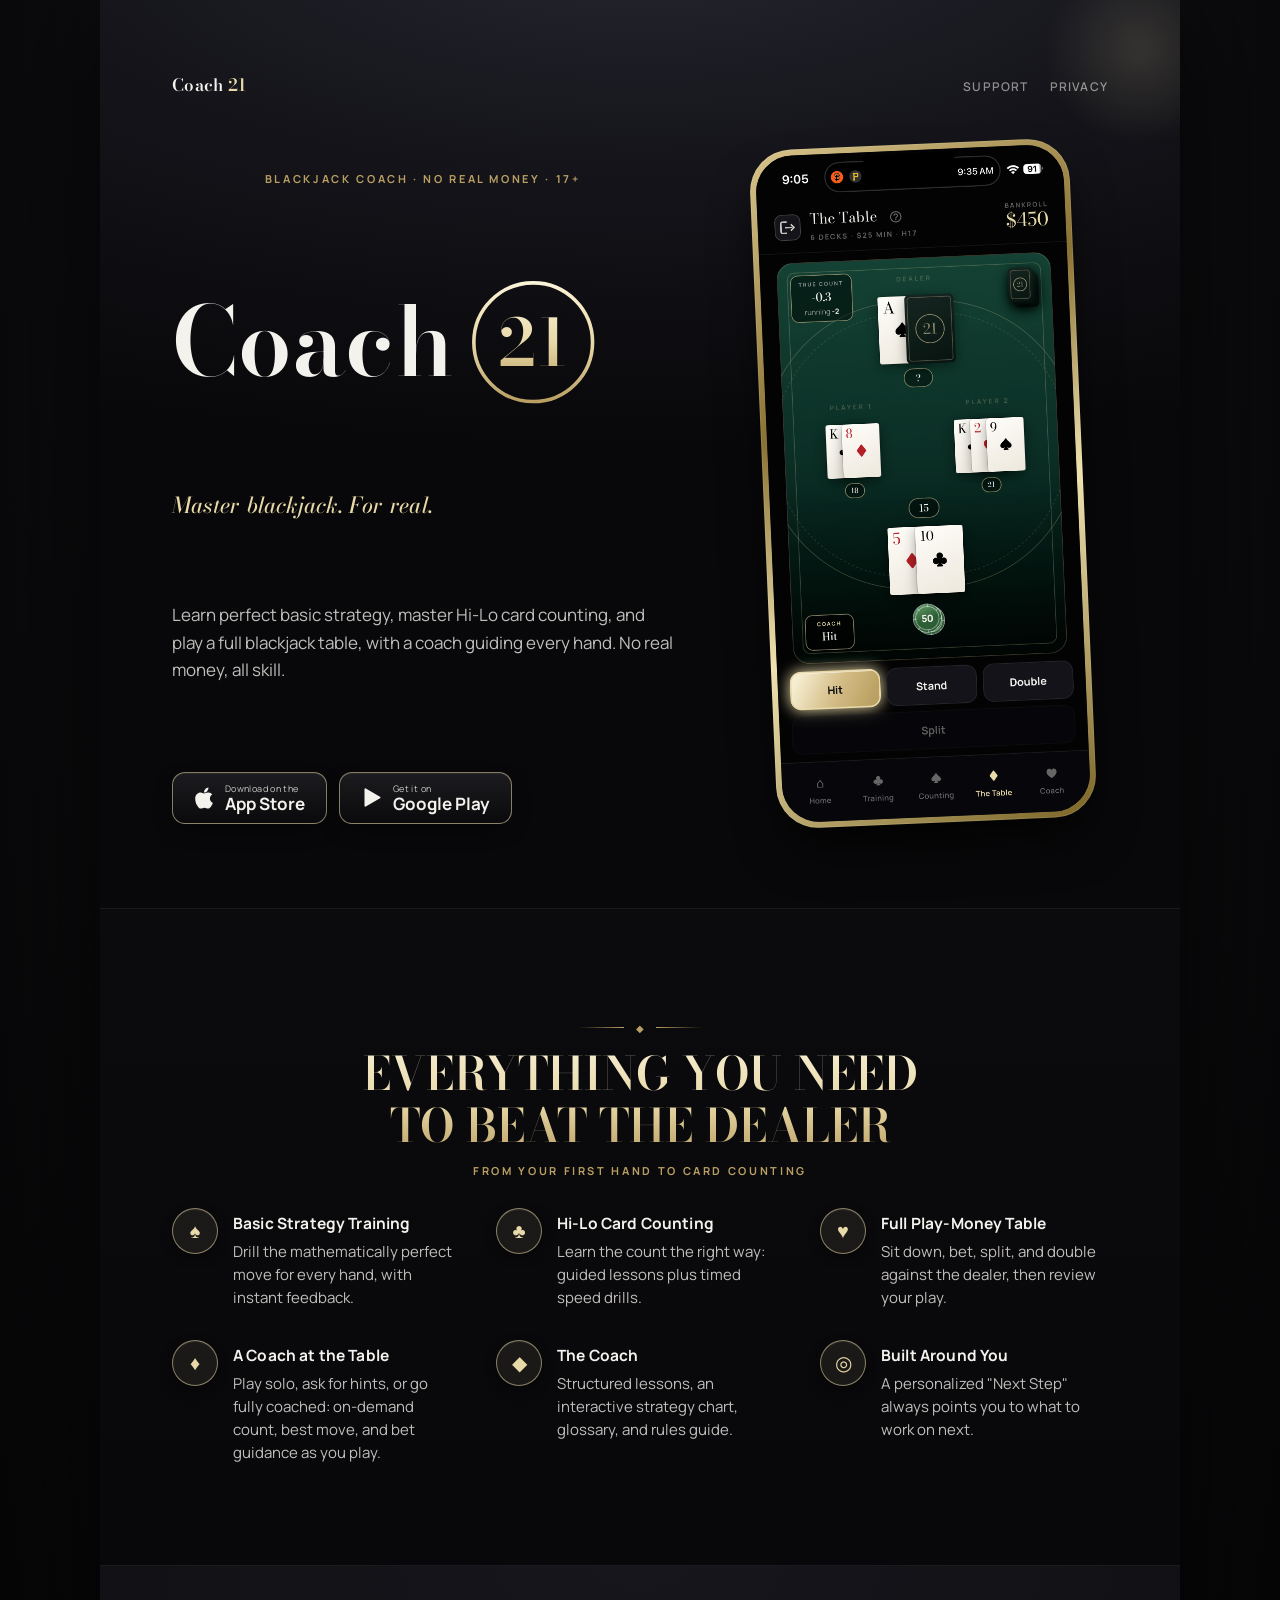
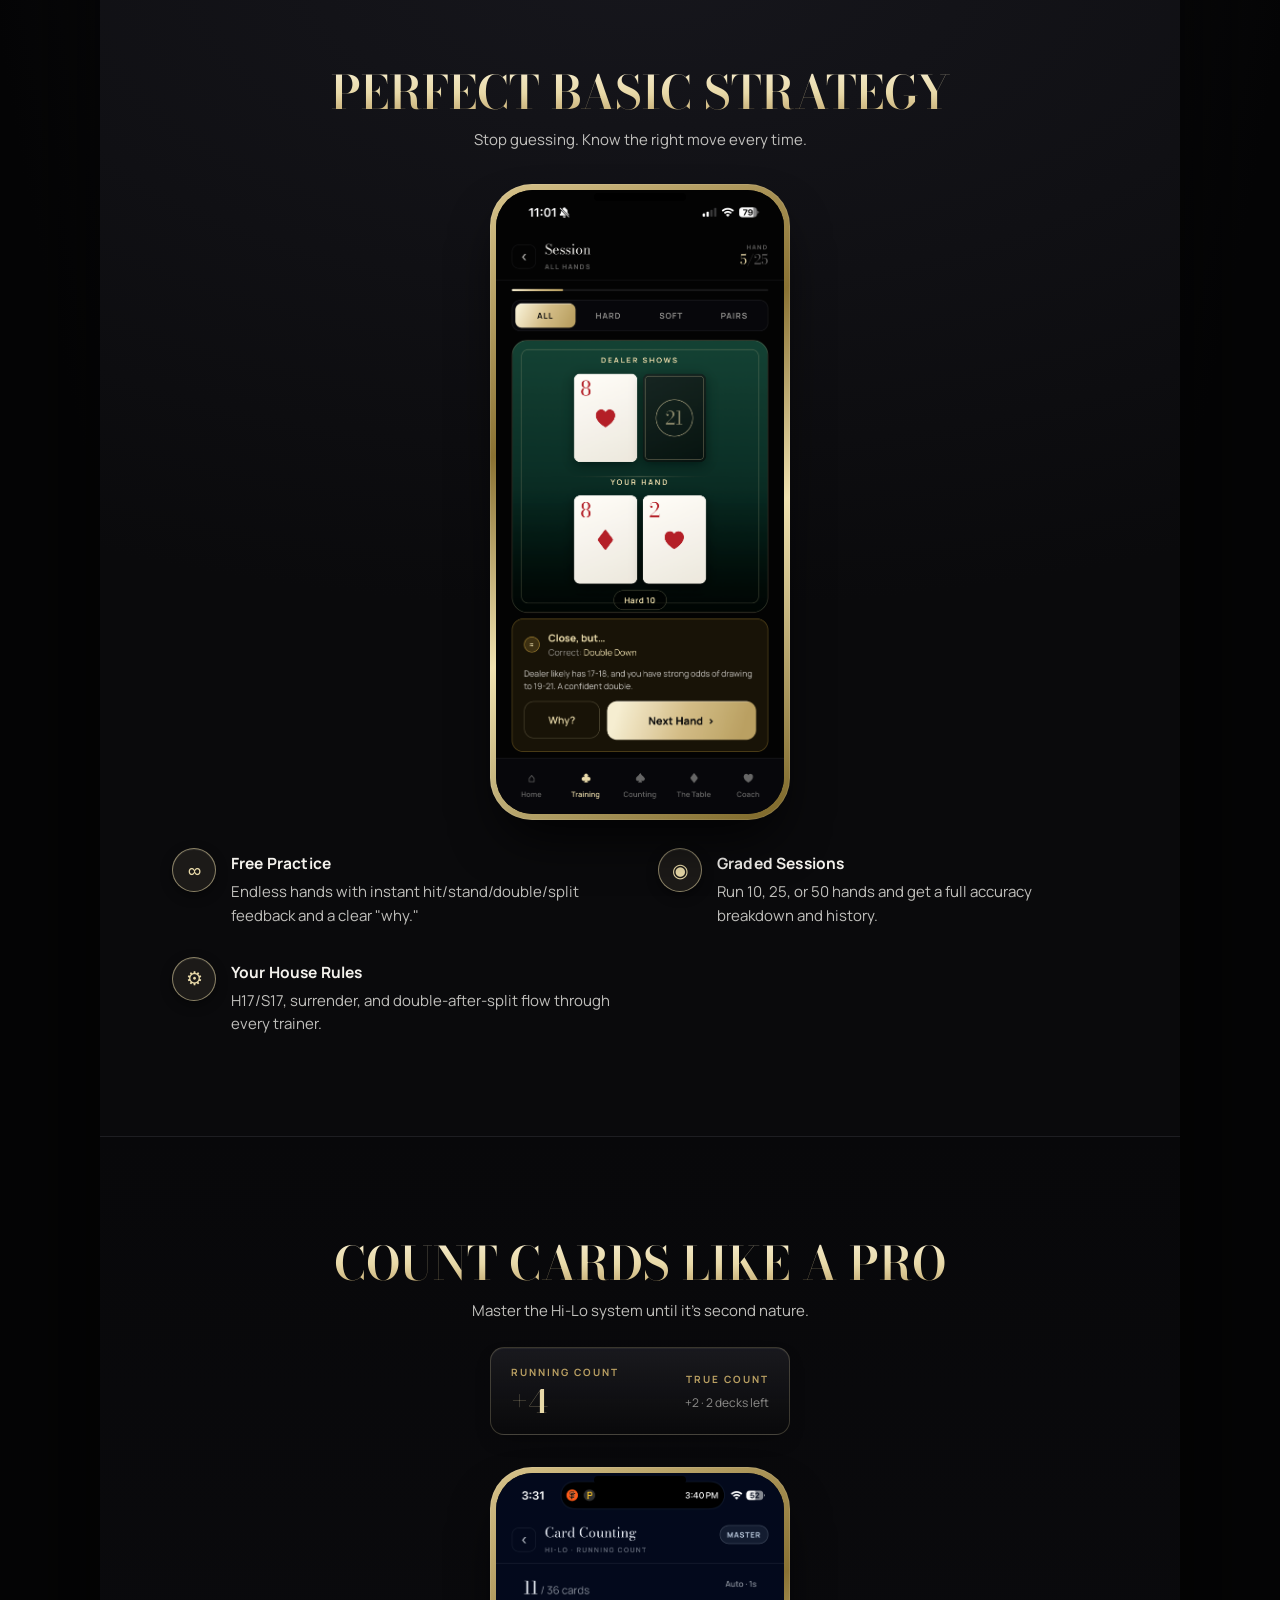
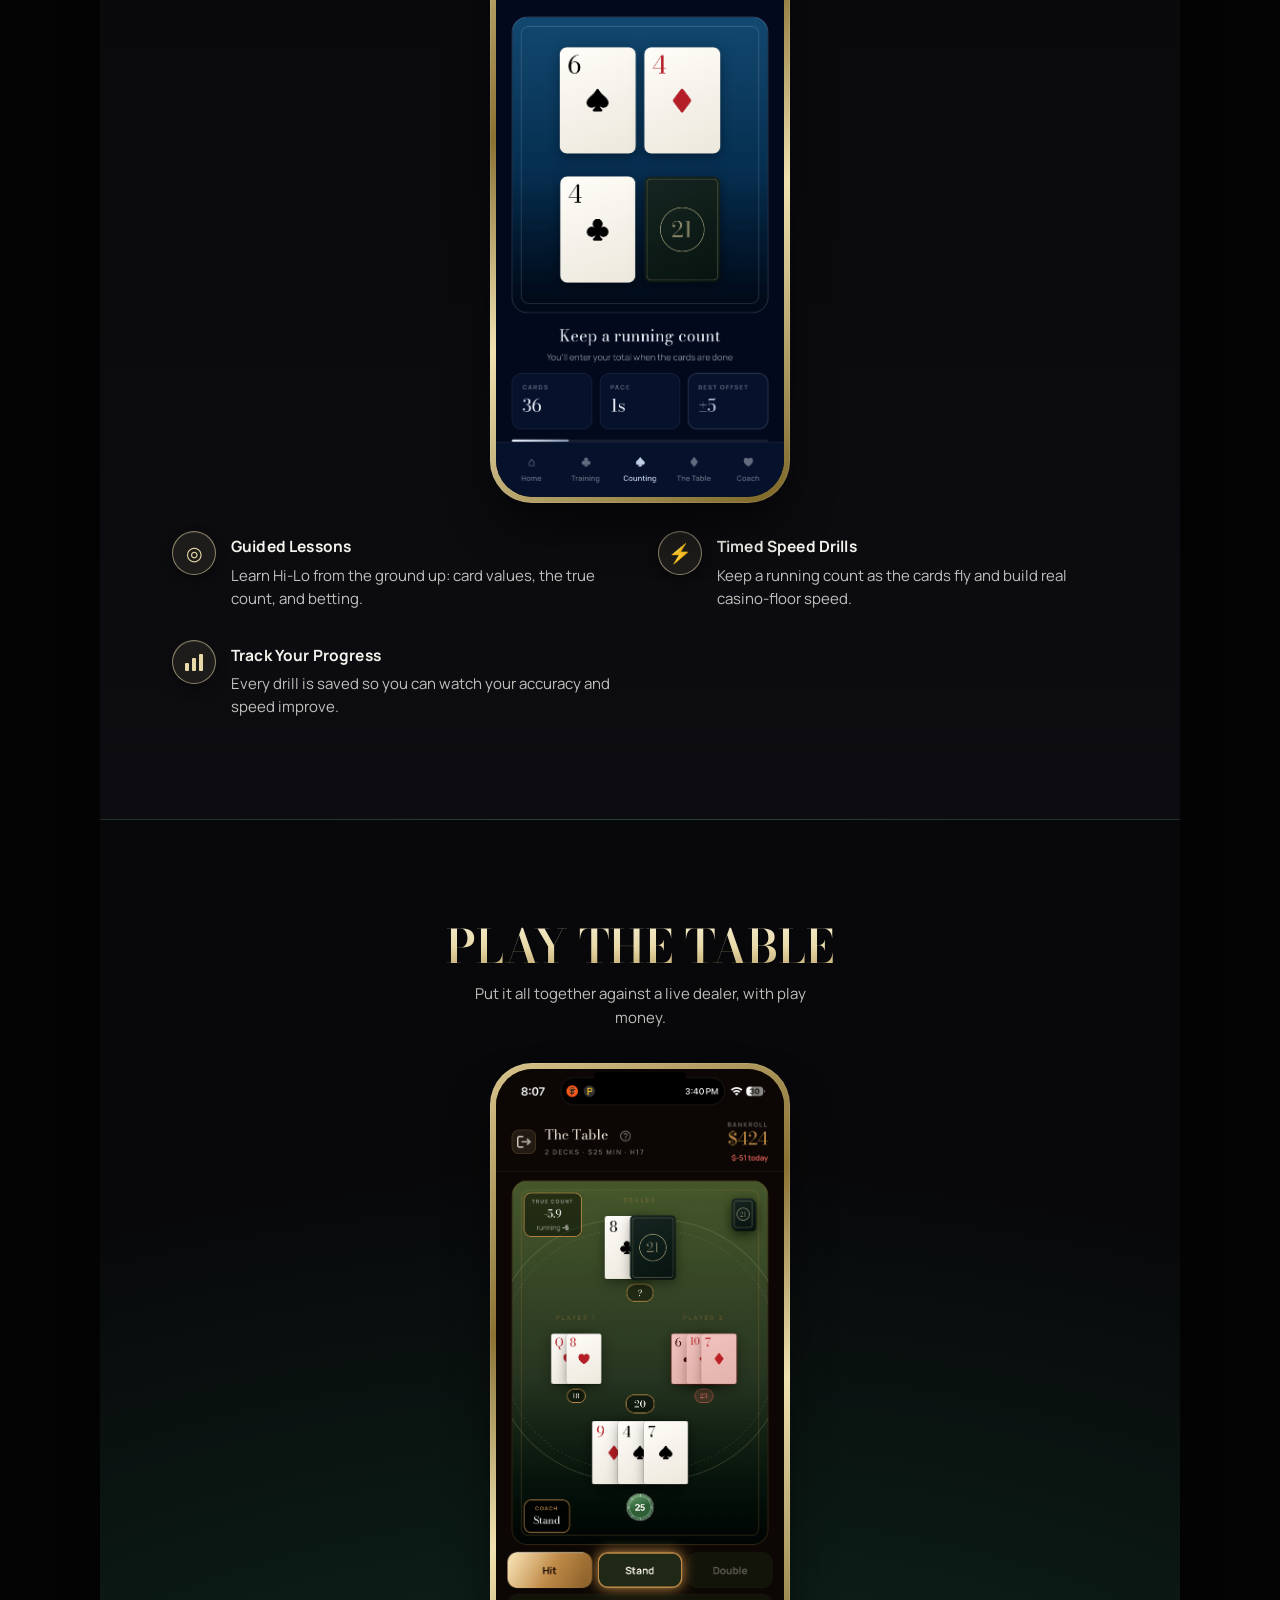
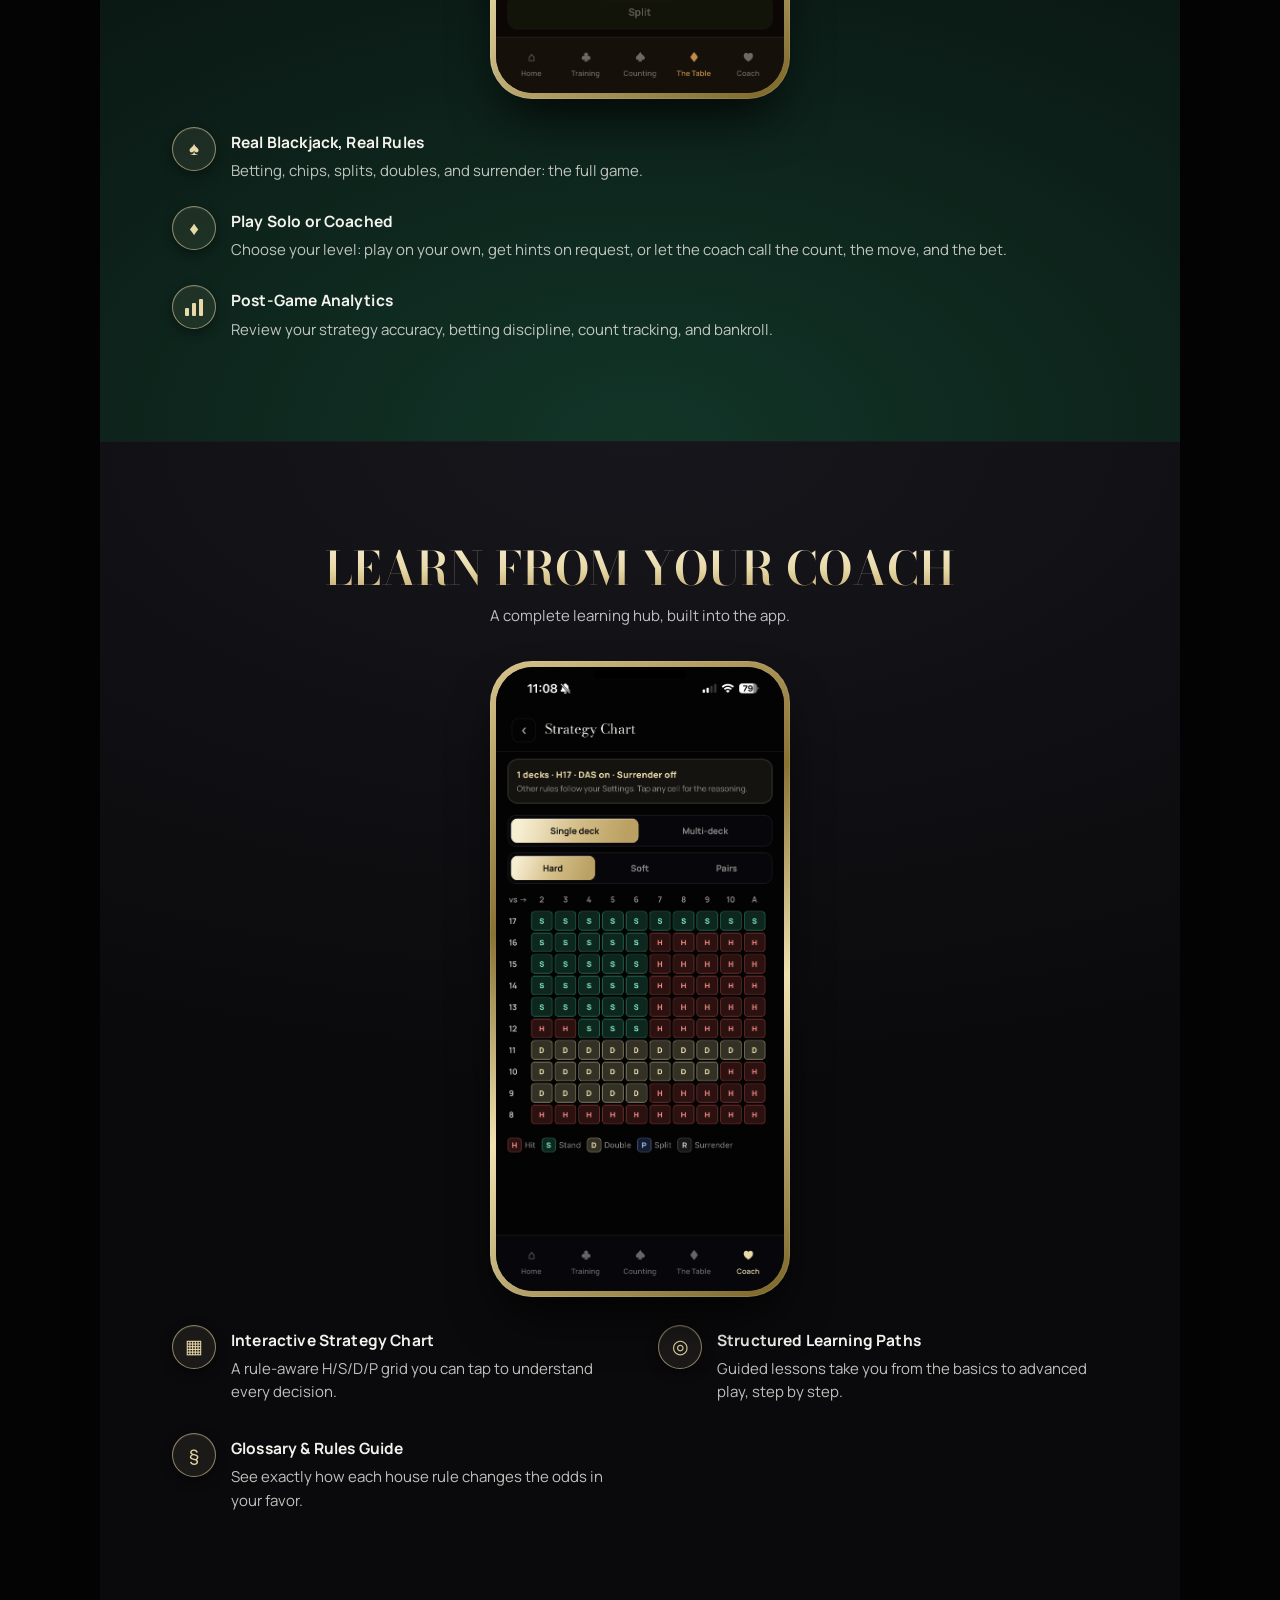
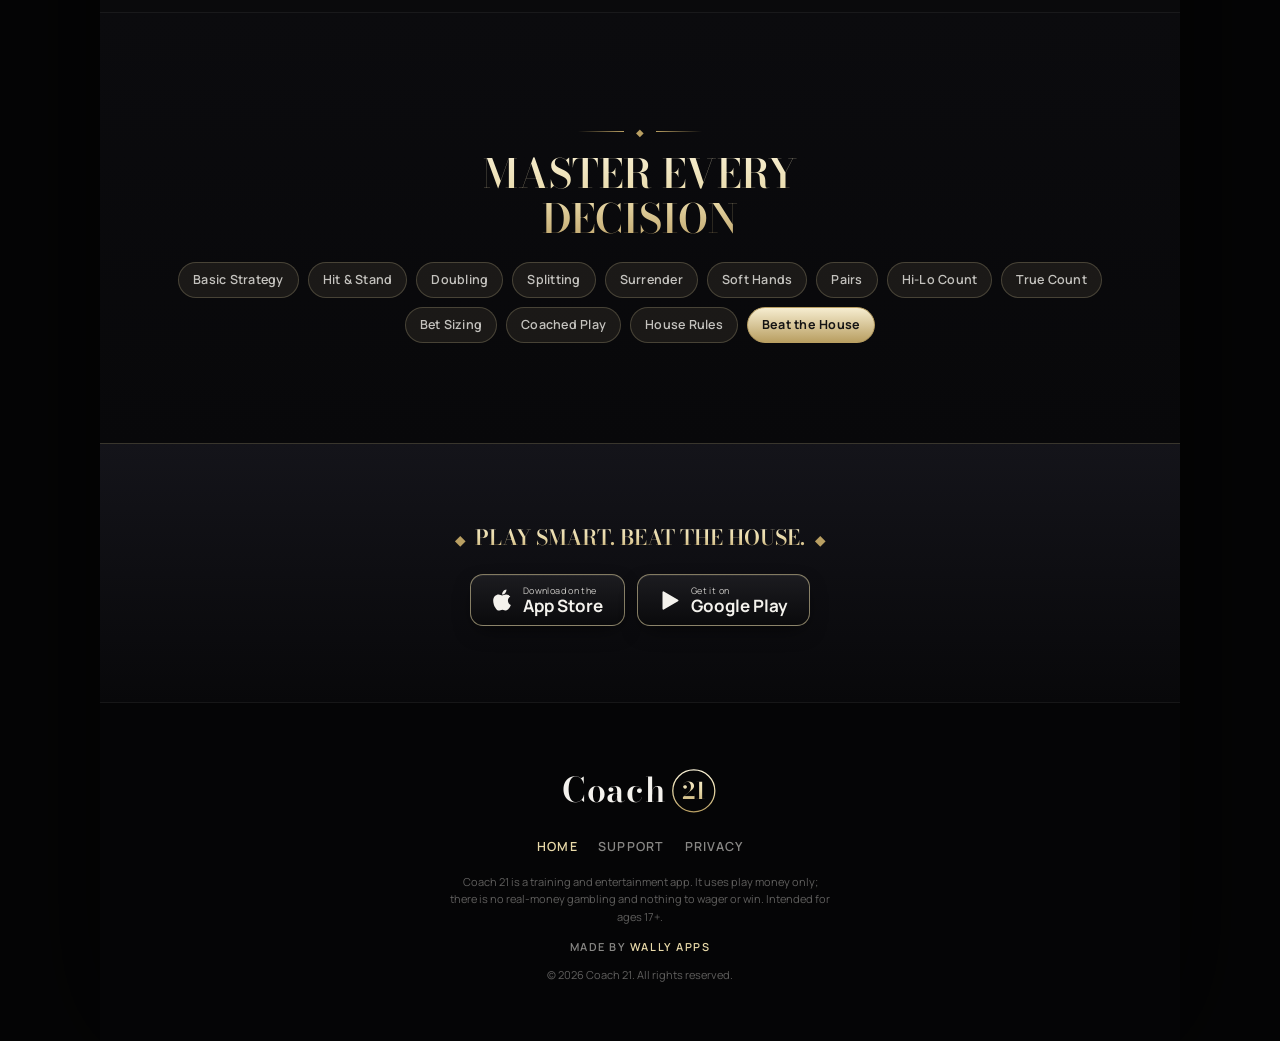
==== commit b4467b9c: "Site: remove em dashes from copy and comments Replace em dashes across all pages with colons, commas" ====
--- a/index.html
+++ b/index.html
@@ -3,8 +3,8 @@
 <head>
 <meta charset="UTF-8" />
 <meta name="viewport" content="width=device-width, initial-scale=1, viewport-fit=cover" />
-<title>Coach 21 — Learn Blackjack: Strategy, Counting &amp; Coached Play</title>
-<meta name="description" content="Coach 21 is a complete blackjack coach for iPhone and Android. Master perfect basic strategy, learn Hi-Lo card counting, and play a full play-money table — with a coach guiding every hand. No real money, all skill." />
+<title>Coach 21 | Learn Blackjack: Strategy, Counting &amp; Coached Play</title>
+<meta name="description" content="Coach 21 is a complete blackjack coach for iPhone and Android. Master perfect basic strategy, learn Hi-Lo card counting, and play a full play-money table, with a coach guiding every hand. No real money, all skill." />
 <meta name="theme-color" content="#0A0A0B" />
 <link rel="icon" href="images/app-icon.png" />
 <link rel="apple-touch-icon" href="images/app-icon.png" />
@@ -36,7 +36,7 @@
 
       <div class="subhead">Master blackjack. For real.</div>
 
-      <p class="tagline">Learn perfect basic strategy, master Hi-Lo card counting, and play a full blackjack table — with a coach guiding every hand. No real money, all skill.</p>
+      <p class="tagline">Learn perfect basic strategy, master Hi-Lo card counting, and play a full blackjack table, with a coach guiding every hand. No real money, all skill.</p>
 
       <div class="store-badges">
         <a class="appstore-badge pulse" data-appstore href="#" aria-label="Download Coach 21 on the App Store">
@@ -76,21 +76,21 @@
         <div class="icon-circle">♣</div>
         <div>
           <div class="feature-title">Hi-Lo Card Counting</div>
-          <div class="feature-body">Learn the count the right way — guided lessons plus timed speed drills.</div>
+          <div class="feature-body">Learn the count the right way: guided lessons plus timed speed drills.</div>
         </div>
       </div>
       <div class="feature-row">
         <div class="icon-circle">♥</div>
         <div>
           <div class="feature-title">Full Play-Money Table</div>
-          <div class="feature-body">Sit down, bet, split, and double against the dealer — then review your play.</div>
+          <div class="feature-body">Sit down, bet, split, and double against the dealer, then review your play.</div>
         </div>
       </div>
       <div class="feature-row">
         <div class="icon-circle">♦</div>
         <div>
           <div class="feature-title">A Coach at the Table</div>
-          <div class="feature-body">Play solo, ask for hints, or go fully coached — on-demand count, best move, and bet guidance as you play.</div>
+          <div class="feature-body">Play solo, ask for hints, or go fully coached: on-demand count, best move, and bet guidance as you play.</div>
         </div>
       </div>
       <div class="feature-row">
@@ -118,7 +118,7 @@
     <div class="phone" role="img" aria-label="Basic strategy training drill">
       <div class="island" aria-hidden="true"></div>
       <div class="screen">
-        <img src="images/screenshot-training.png" alt="Basic strategy drill — hit, stand, double, or split" />
+        <img src="images/screenshot-training.png" alt="Basic strategy drill: hit, stand, double, or split" />
       </div>
     </div>
 
@@ -175,7 +175,7 @@
         <div class="icon-circle sm">◎</div>
         <div>
           <div class="feature-title">Guided Lessons</div>
-          <div class="feature-body">Learn Hi-Lo from the ground up — card values, the true count, and betting.</div>
+          <div class="feature-body">Learn Hi-Lo from the ground up: card values, the true count, and betting.</div>
         </div>
       </div>
       <div class="feature-row">
@@ -200,7 +200,7 @@
   <!-- ============ TABLE ============ -->
   <section class="section table">
     <h2 class="h2 section-title-gradient">PLAY THE TABLE</h2>
-    <p class="sub">Put it all together against a live dealer — with play money.</p>
+    <p class="sub">Put it all together against a live dealer, with play money.</p>
 
     <div class="phone" role="img" aria-label="Play-money blackjack table">
       <div class="island" aria-hidden="true"></div>
@@ -214,13 +214,13 @@
         <div class="icon-circle sm">♠</div>
         <div>
           <div class="feature-title">Real Blackjack, Real Rules</div>
-          <div class="feature-body">Betting, chips, splits, doubles, and surrender — the full game.</div>
+          <div class="feature-body">Betting, chips, splits, doubles, and surrender: the full game.</div>
         </div>
       </div>
       <div class="feature-row">
         <div class="icon-circle sm">♦</div>
         <div>
-          <div class="feature-title">Play Solo — or Coached</div>
+          <div class="feature-title">Play Solo or Coached</div>
           <div class="feature-body">Choose your level: play on your own, get hints on request, or let the coach call the count, the move, and the bet.</div>
         </div>
       </div>
@@ -241,7 +241,7 @@
     <h2 class="h2 section-title-gradient">LEARN FROM YOUR COACH</h2>
     <p class="sub">A complete learning hub, built into the app.</p>
 
-    <div class="phone" role="img" aria-label="The Coach — interactive strategy chart">
+    <div class="phone" role="img" aria-label="The Coach: interactive strategy chart">
       <div class="island" aria-hidden="true"></div>
       <div class="screen">
         <img src="images/screenshot-coach.png" alt="Interactive blackjack strategy chart" />
@@ -318,7 +318,7 @@
       <a href="support.html">Support</a>
       <a href="privacy.html">Privacy</a>
     </nav>
-    <p class="disclaimer">Coach 21 is a training and entertainment app. It uses play money only — there is no real-money gambling and nothing to wager or win. Intended for ages 17+.</p>
+    <p class="disclaimer">Coach 21 is a training and entertainment app. It uses play money only; there is no real-money gambling and nothing to wager or win. Intended for ages 17+.</p>
     <p class="madeby">Made by <a href="https://wallyapps.com">Wally Apps</a></p>
     <p class="copyright">© 2026 Coach 21. All rights reserved.</p>
   </footer>
--- a/styles.css
+++ b/styles.css
@@ -1,4 +1,4 @@
-/* Coach 21 — shared styles. Mobile-first; column max-width 460px.
+/* Coach 21: shared styles. Mobile-first; column max-width 460px.
    Palette: graphite "vault" + champagne gold, matching the app's redesign.
    Type: Bodoni Moda (display serif) + Manrope (body). Portrait phone mockups. */
 
@@ -338,7 +338,7 @@
 .bar-icon span:nth-child(2) { height: 13px; }
 .bar-icon span:nth-child(3) { height: 17px; }
 
-/* Phone mockup — PORTRAIT (graphite + champagne bezel, matches the icon tile) */
+/* Phone mockup: PORTRAIT (graphite + champagne bezel, matches the icon tile) */
 .phone {
   margin: 32px auto 0;
   width: 100%;
@@ -661,7 +661,7 @@
 }
 
 /* =========================================================
-   Responsive scale-up — iPad and desktop
+   Responsive scale-up: iPad and desktop
    Mobile (<=767px) stays exactly as designed.
    ========================================================= */
 
@@ -689,7 +689,7 @@
 
   /* Hero: text + phone side-by-side. The phone is taller than the text
      column, so centering it makes its (tilted, floating) top ride up into
-     the header — push the whole grid down to keep clear of the nav. */
+     the header; push the whole grid down to keep clear of the nav. */
   .section.hero .hero-inner {
     display: grid;
     grid-template-columns: 1.15fr 0.85fr;
@@ -728,7 +728,7 @@
   .phone .screen { border-radius: 37px; }
   .phone .island { height: 8px; width: 92px; }
 
-  /* Doc pages — wider prose */
+  /* Doc pages: wider prose */
   .doc-intro { max-width: 560px; font-size: 16px; }
   .prose p { font-size: 15.5px; }
   details.faq > summary { font-size: 17px; padding: 22px 0; }
